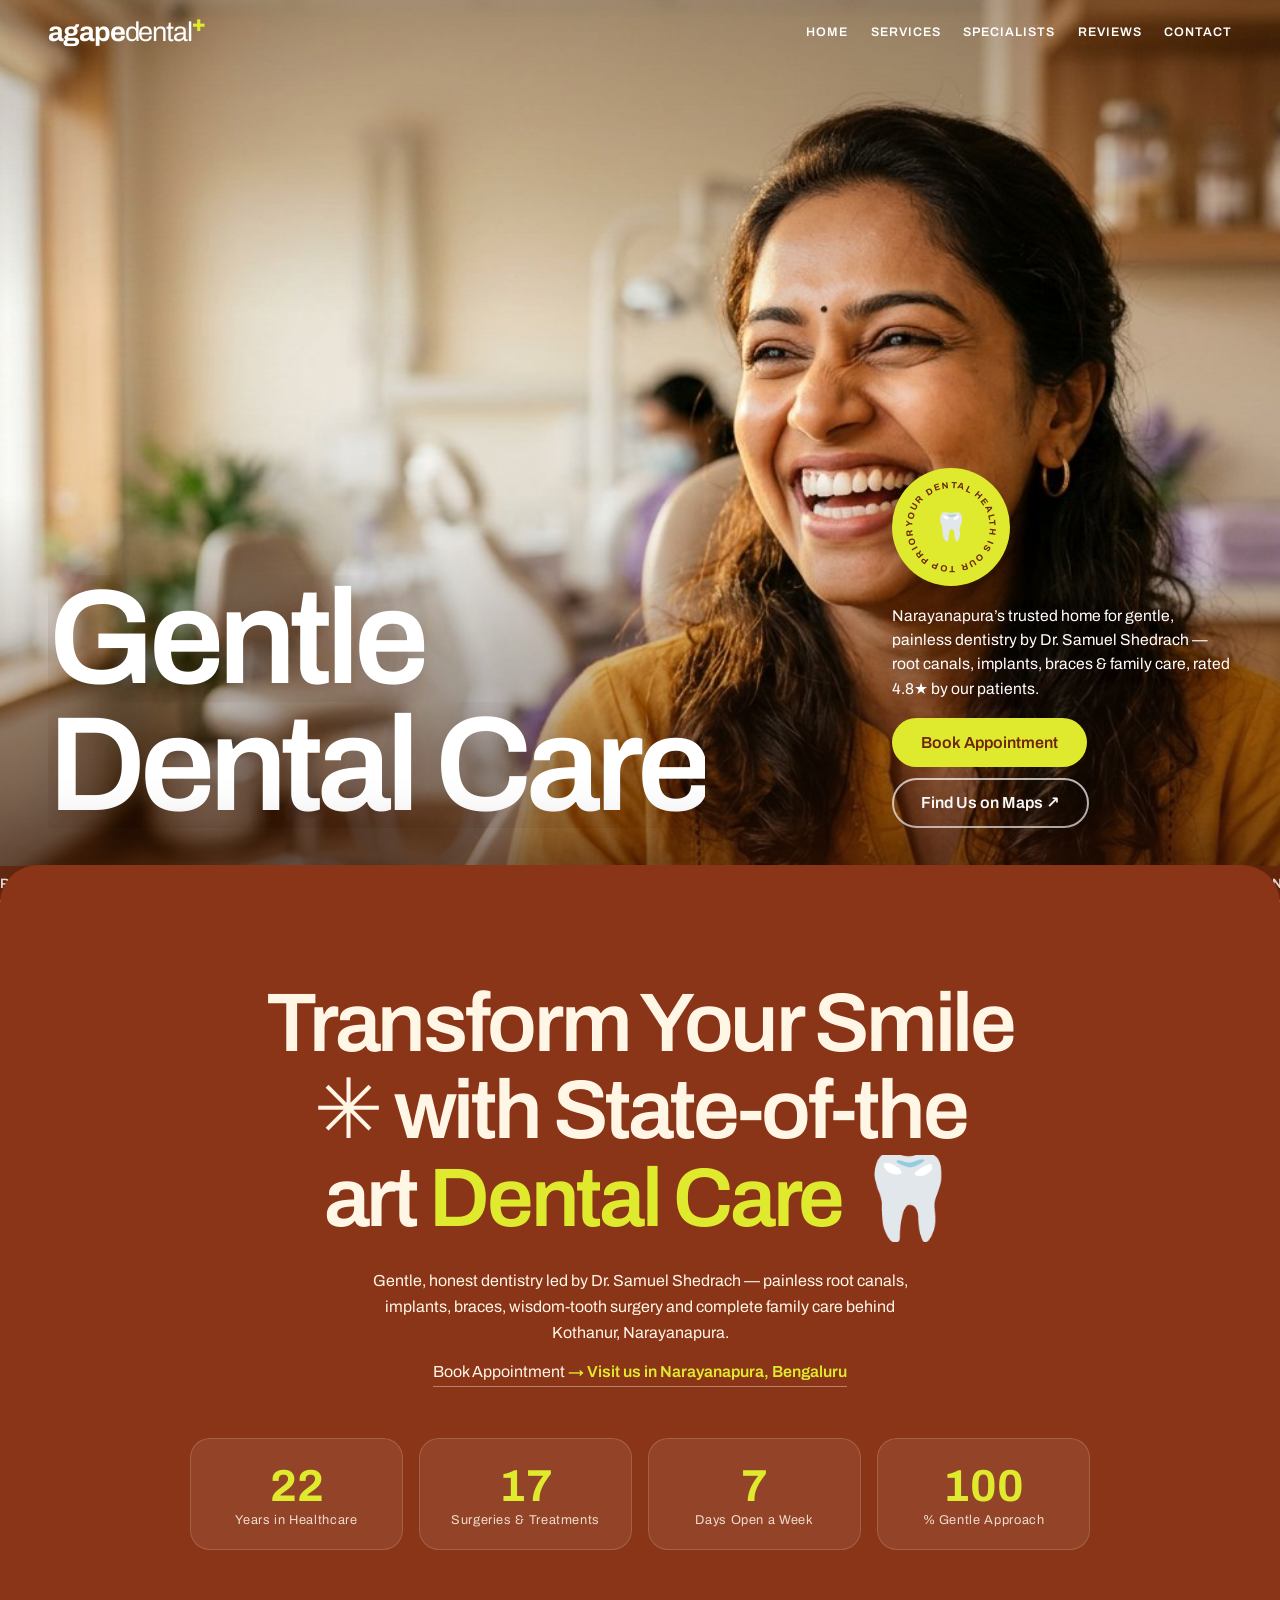
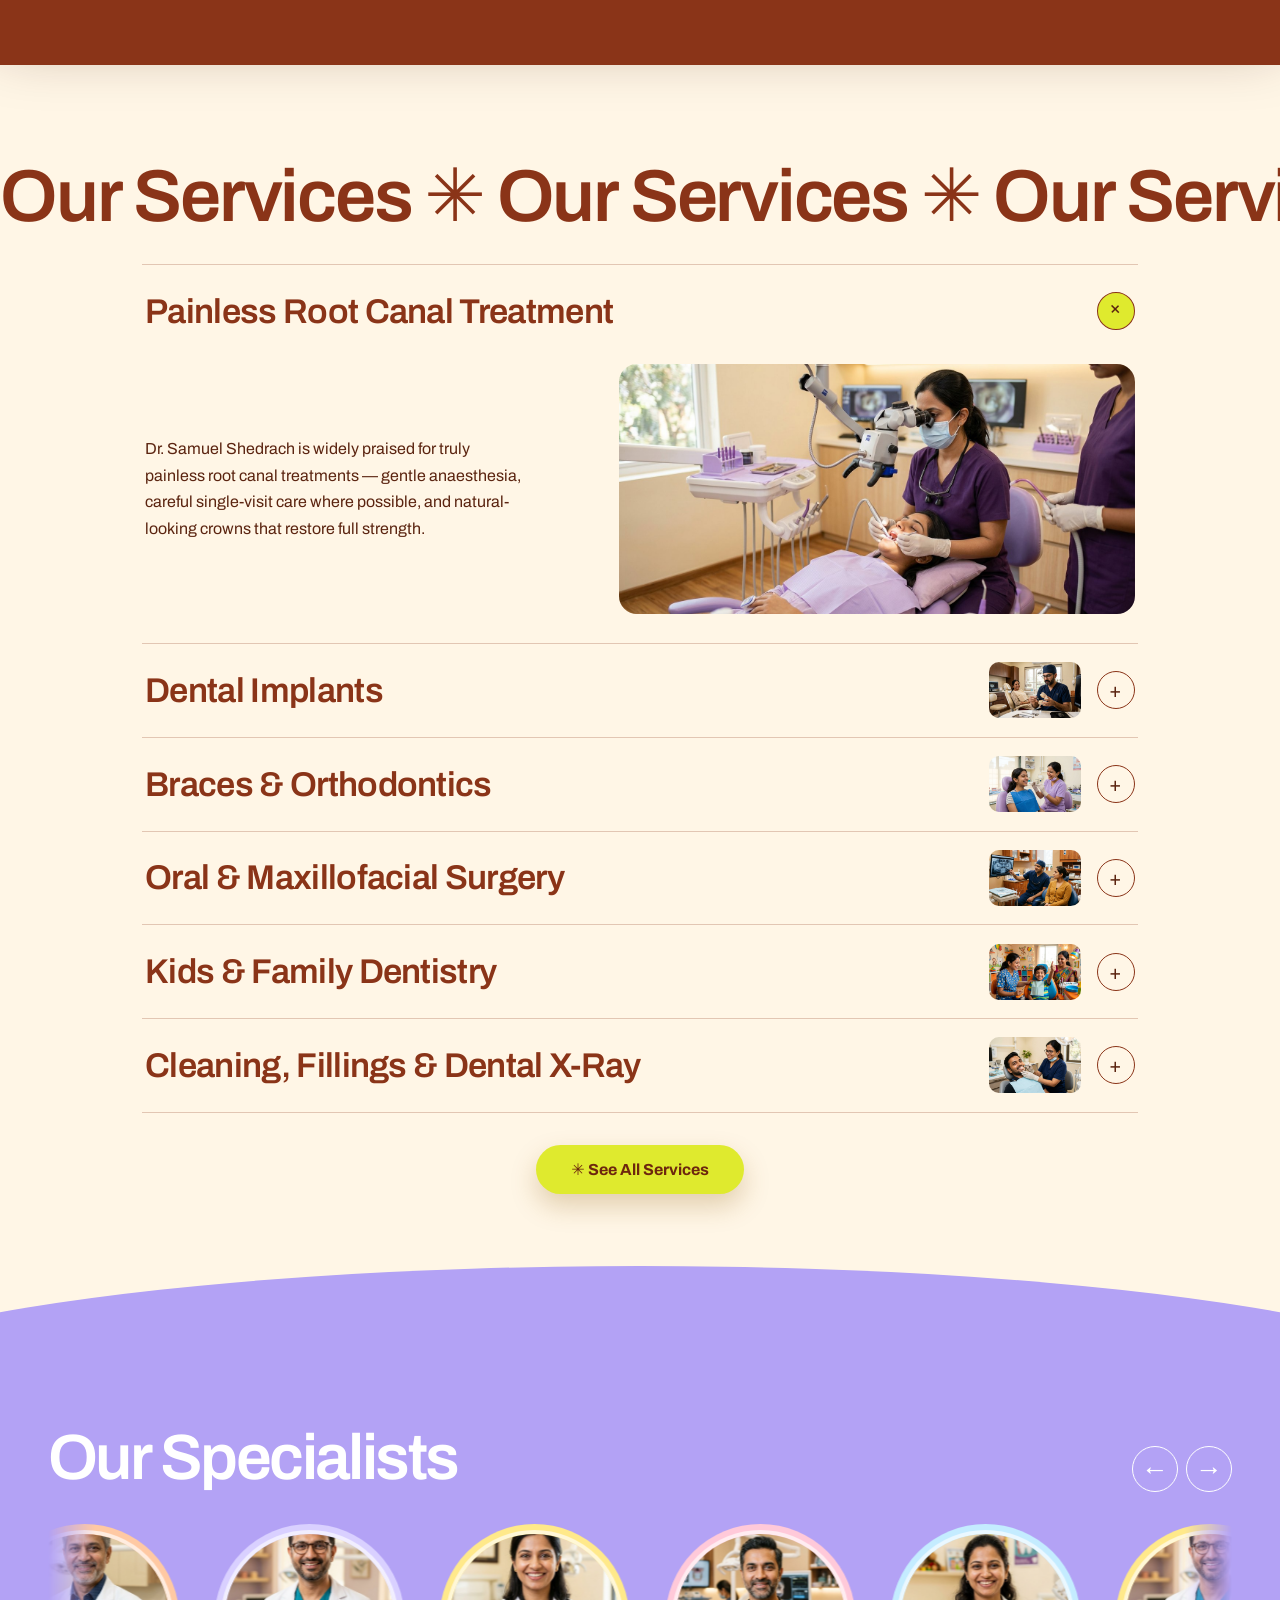
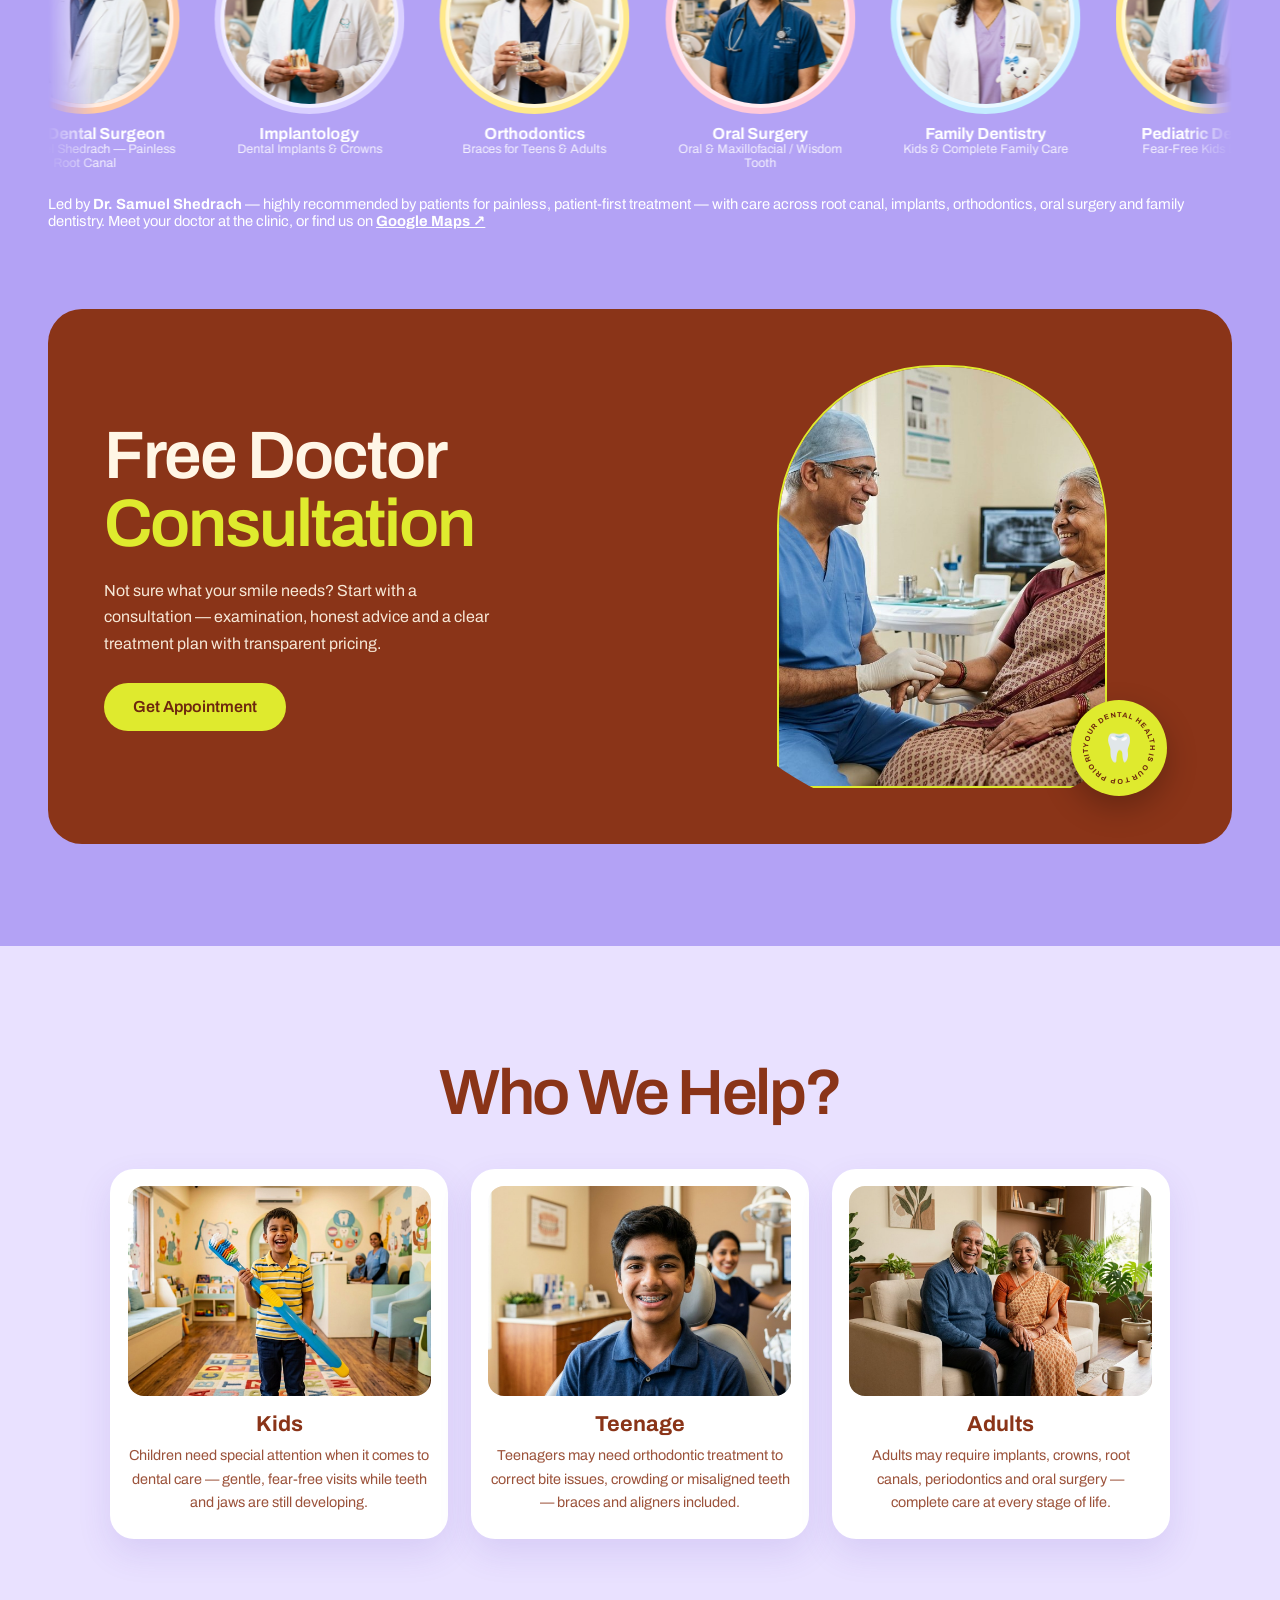
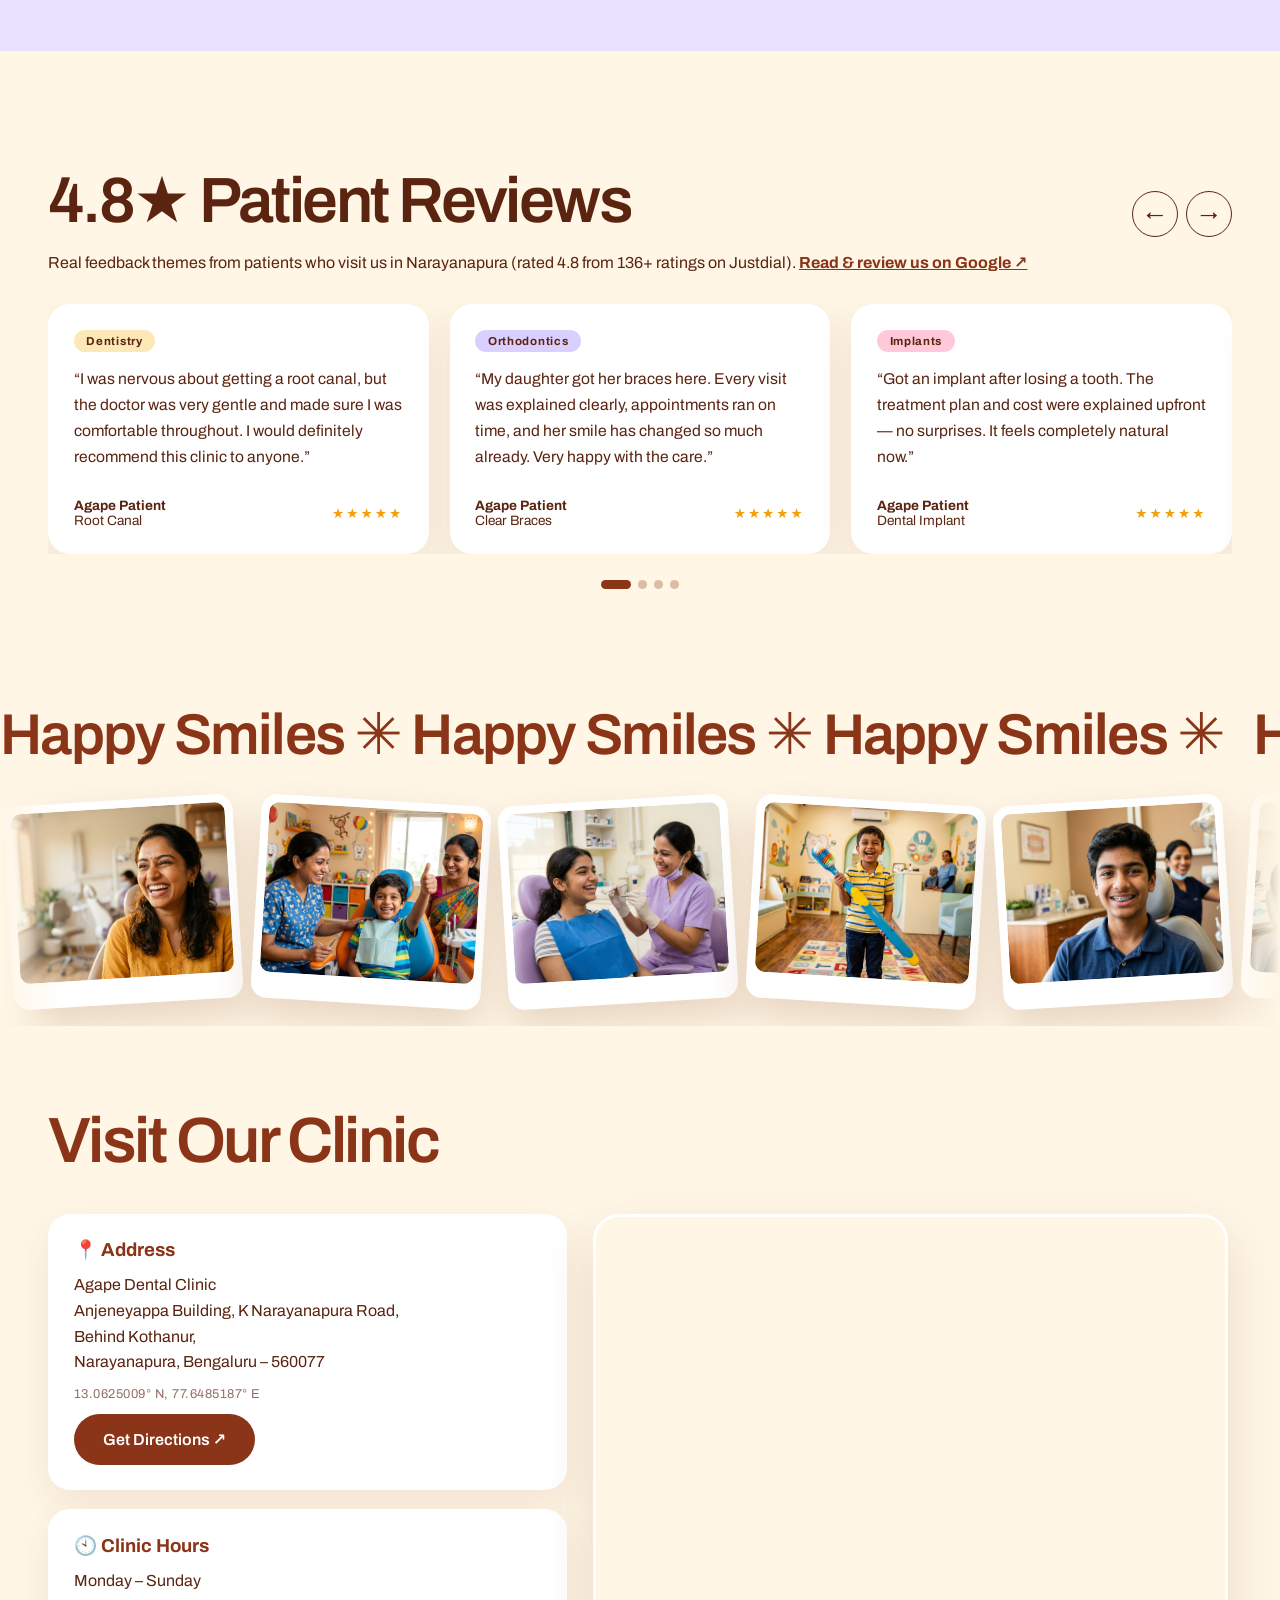
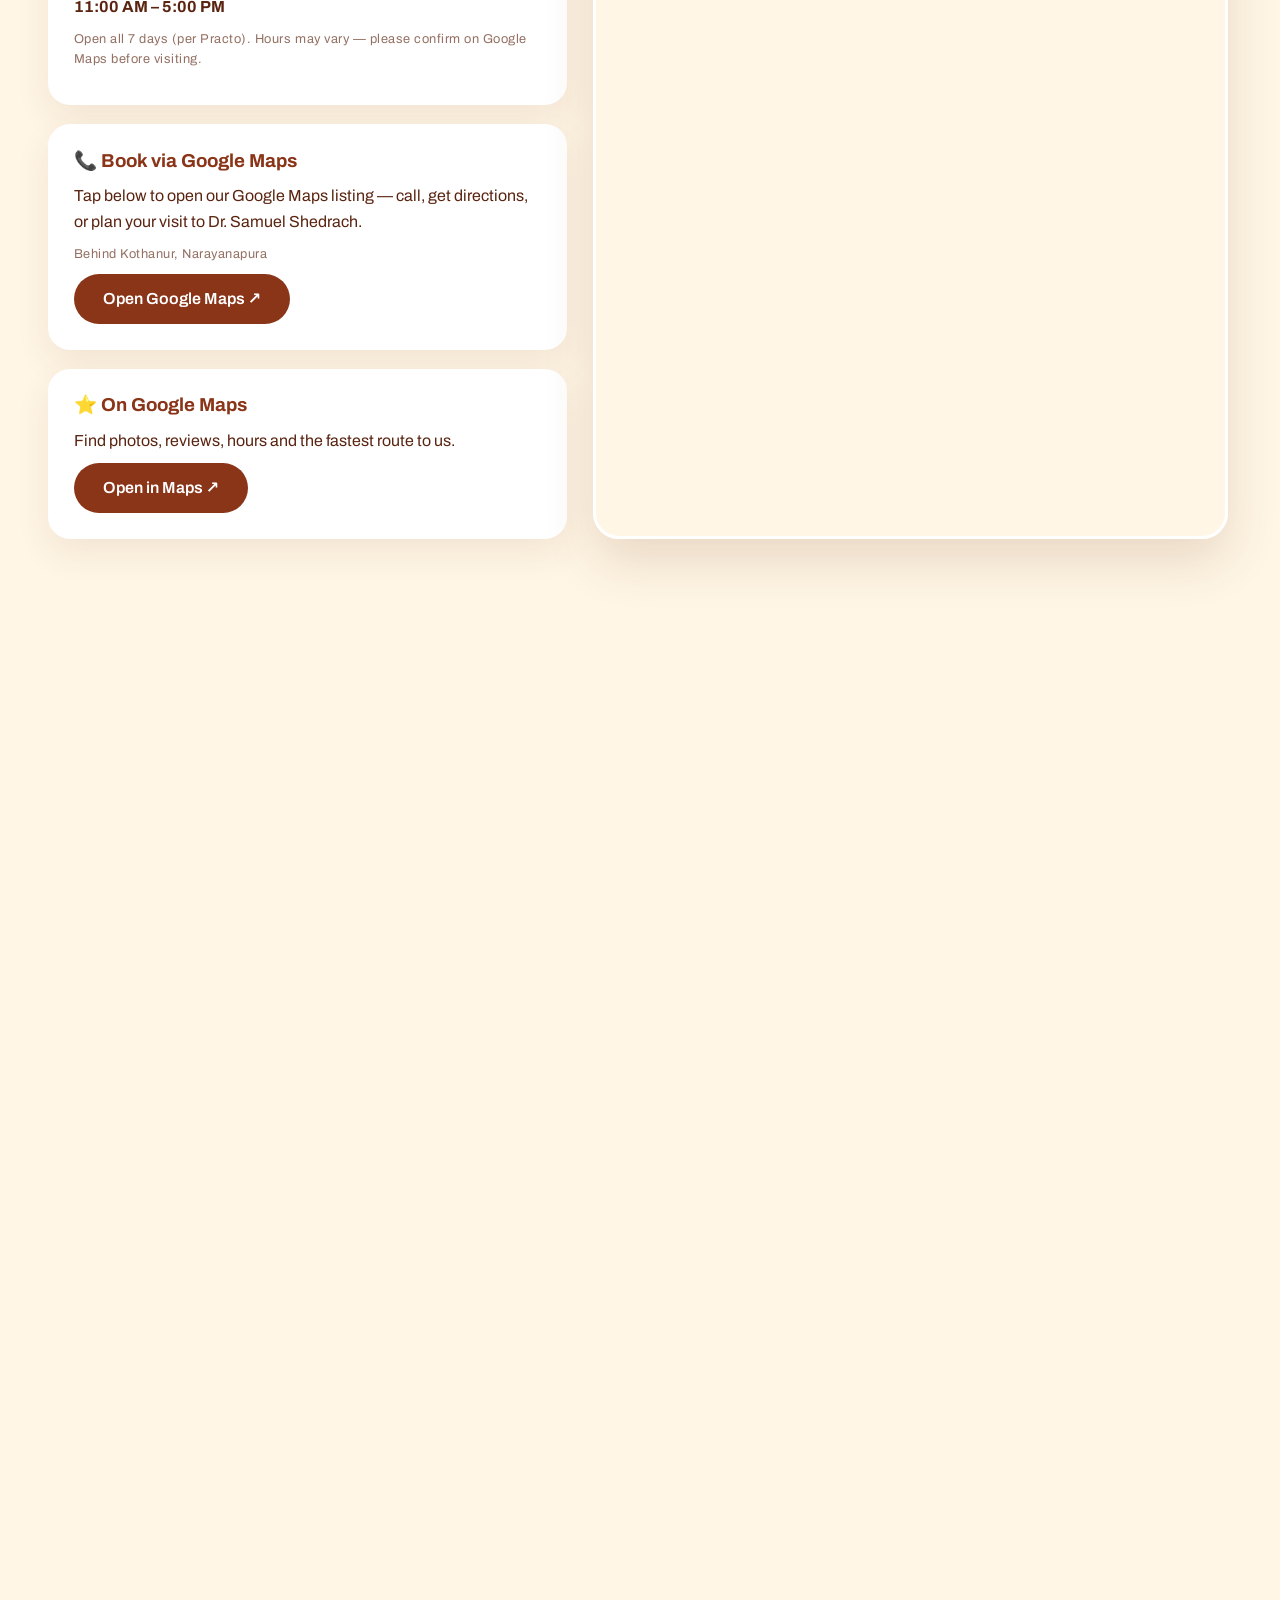
==== agape/index.html @ 75d6d061 "Agape Dental Clinic: new client site (Narayanapura, Dr Samuel Shedrach) with fully unique image set " ====
<!DOCTYPE html>
<html lang="en">
<head>
<meta charset="UTF-8">
<meta name="viewport" content="width=device-width, initial-scale=1.0">
<title>Agape Dental Clinic — Trusted Dentist in Narayanapura, Bengaluru | Dr. Samuel Shedrach | Painless Root Canal, Implants & Braces</title>
<meta name="description" content="Agape Dental Clinic, Narayanapura, Bengaluru — Dr. Samuel Shedrach. Painless root canal, dental implants, braces, oral & maxillofacial surgery, kids & family dentistry. Rated 4.8 from 136+ ratings. Open all 7 days.">
<link rel="preconnect" href="https://fonts.googleapis.com"><link rel="preconnect" href="https://fonts.gstatic.com" crossorigin>
<link href="https://fonts.googleapis.com/css2?family=Archivo:ital,wght@0,400;0,500;0,600;0,700;1,400&family=Archivo+Expanded:wght@500;600&display=swap" rel="stylesheet">
<link rel="stylesheet" href="styles.css?v=1">
<link rel="icon" href="data:image/svg+xml,<svg xmlns='http://www.w3.org/2000/svg' viewBox='0 0 100 100'><text y='.9em' font-size='90'>🦷</text></svg>">
</head>
<body>

<!-- ══════════ INTRO COLLAGE (video 0–1.5s: tilted cards zoom-out) ══════════ -->
<div class="intro" id="intro" aria-hidden="true">
  <div class="intro-card ic1"><img src="assets/hero-woman-agp.jpg" alt=""><span>Gentle Dental Care</span></div>
  <div class="intro-card ic2"><img src="assets/svc-rootcanal-agp.jpg" alt=""><span>Our Services ✳</span></div>
  <div class="intro-card ic3"><img src="assets/consult-agp.jpg" alt=""><span>Free Consultation</span></div>
  <div class="intro-card ic4"><img src="assets/doc-2-agp.jpg" alt=""><span>Our Specialists</span></div>
  <div class="intro-logo">agape<b>dental</b></div>
</div>

<!-- ══════════ HEADER ══════════ -->
<header class="site-head" id="siteHead">
  <a class="logo" href="#top">agape<span>dental</span><i>✚</i></a>
  <button class="burger" id="burger" aria-label="Open menu"><span></span><span></span></button>
  <nav class="head-nav">
    <a href="#top">HOME</a><a href="#services">SERVICES</a><a href="#specialists">SPECIALISTS</a><a href="#reviews">REVIEWS</a><a href="#visit">CONTACT</a>
  </nav>
</header>

<!-- Full-screen menu (brown slide-down) -->
<div class="menu-overlay" id="menuOverlay">
  <button class="menu-close" id="menuClose" aria-label="Close menu">✕</button>
  <nav>
    <a href="#top"><em>01</em>Home</a><a href="#services"><em>02</em>Services</a>
    <a href="#specialists"><em>03</em>Specialists</a><a href="#help"><em>04</em>Who We Help</a>
    <a href="#reviews"><em>05</em>Reviews</a><a href="#book"><em>06</em>Book Appointment</a><a href="#visit"><em>07</em>Visit Us</a>
  </nav>
  <p>AGAPE DENTAL CLINIC · Narayanapura, Bengaluru</p>
</div>

<main id="top">

<!-- ══════════ HERO (video 1–5s) ══════════ -->
<section class="hero">
  <div class="hero-media"><img id="heroImg" src="assets/hero-woman-agp.jpg" alt="A bright, healthy smile"></div>
  <div class="hero-shade"></div>
  <div class="hero-content">
    <h1 class="mask-lines">
      <span class="ml"><span>Gentle</span></span>
      <span class="ml"><span>Dental Care</span></span>
    </h1>
    <div class="hero-side">
      <div class="badge-rotor" aria-hidden="true">
        <svg viewBox="0 0 120 120"><defs><path id="circ" d="M60,60 m-44,0 a44,44 0 1,1 88,0 a44,44 0 1,1 -88,0"/></defs>
        <text><textPath href="#circ">YOUR DENTAL HEALTH IS OUR TOP PRIORITY • </textPath></text></svg>
        <span class="badge-tooth">🦷</span>
      </div>
      <p class="hero-copy reveal">Narayanapura’s trusted home for gentle, painless dentistry by Dr. Samuel Shedrach — root canals, implants, braces & family care, rated 4.8★ by our patients.</p>
      <div class="hero-cta reveal">
        <a class="btn btn-lime" href="#book">Book Appointment</a>
        <a class="btn btn-ghost" href="https://www.google.com/maps/place/Agape+Dental+Clinic/@13.062506,77.5732655,13z/data=!4m10!1m2!2m1!1sdentist!3m6!1s0x3bae19fe7ac22d51:0x780aa8d31bdf2aeb!8m2!3d13.0625009!4d77.6485187!15sCgdkZW50aXN0WgkiB2RlbnRpc3SSAQ1kZW50YWxfY2xpbmlj4AEA!16s%2Fg%2F1tq4pjtv?entry=ttu&amp;g_ep=EgoyMDI2MTAxOS4wIKXMDSoASAFQAw%3D%3D" target="_blank" rel="noopener">Find Us on Maps ↗</a>
      </div>
    </div>
  </div>
  <div class="hero-ticker" aria-hidden="true"><div class="ticker-track">
    <span>PAINLESS ROOT CANAL ✳ DENTAL IMPLANTS ✳ BRACES &amp; ORTHODONTICS ✳ ORAL &amp; MAXILLOFACIAL SURGERY ✳ WISDOM TOOTH CARE ✳ KIDS &amp; FAMILY DENTISTRY ✳ </span>
    <span>PAINLESS ROOT CANAL ✳ DENTAL IMPLANTS ✳ BRACES &amp; ORTHODONTICS ✳ ORAL &amp; MAXILLOFACIAL SURGERY ✳ WISDOM TOOTH CARE ✳ KIDS &amp; FAMILY DENTISTRY ✳ </span>
  </div></div>
</section>

<!-- ══════════ TRANSFORM (video 3–5.5s: brown panel slides up) ══════════ -->
<section class="transform" id="about">
  <h2 class="mask-lines center">
    <span class="ml"><span>Transform Your Smile</span></span>
    <span class="ml"><span>✳ with State-of-the</span></span>
    <span class="ml"><span>art <em>Dental Care</em> 🦷</span></span>
  </h2>
  <p class="transform-copy reveal">Gentle, honest dentistry led by Dr. Samuel Shedrach — painless root canals, implants, braces, wisdom-tooth surgery and complete family care behind Kothanur, Narayanapura.</p>
  <a class="phone-link reveal" href="#book">Book Appointment <b>→ Visit us in Narayanapura, Bengaluru</b></a>
  <div class="stats reveal-group">
    <div class="stat"><strong data-count="22">0</strong><span>Years in Healthcare</span></div>
    <div class="stat"><strong data-count="17">0</strong><span>Surgeries &amp; Treatments</span></div>
    <div class="stat"><strong data-count="7">0</strong><span>Days Open a Week</span></div>
    <div class="stat"><strong data-count="100">0</strong><span>% Gentle Approach</span></div>
  </div>
</section>

<!-- ══════════ SERVICES (video 5.5–13s: marquee + expanding accordion + scoop) ══════════ -->
<section class="services" id="services">
  <div class="marquee" aria-hidden="true"><div class="marquee-track" id="marqueeTrack"></div></div>

  <div class="accordion" id="accordion">
    <article class="svc is-open" data-svc>
      <button class="svc-head"><span class="svc-name">Painless Root Canal Treatment</span><img class="svc-thumb" src="assets/svc-rootcanal-agp.jpg" alt=""><span class="svc-plus">+</span></button>
      <div class="svc-body"><div class="svc-inner">
        <p>Dr. Samuel Shedrach is widely praised for truly painless root canal treatments — gentle anaesthesia, careful single-visit care where possible, and natural-looking crowns that restore full strength.</p>
        <img src="assets/svc-rootcanal-agp.jpg" alt="Dentist treating a patient">
      </div></div>
    </article>
    <article class="svc" data-svc>
      <button class="svc-head"><span class="svc-name">Dental Implants</span><img class="svc-thumb" src="assets/svc-implants-agp.jpg" alt=""><span class="svc-plus">+</span></button>
      <div class="svc-body"><div class="svc-inner">
        <p>Permanent, natural-feeling replacements for missing teeth — planned honestly and placed with precision for lasting function, comfort and aesthetics.</p>
        <img src="assets/svc-implants-agp.jpg" alt="Dental implant treatment">
      </div></div>
    </article>
    <article class="svc" data-svc>
      <button class="svc-head"><span class="svc-name">Braces &amp; Orthodontics</span><img class="svc-thumb" src="assets/svc-braces-agp.jpg" alt=""><span class="svc-plus">+</span></button>
      <div class="svc-body"><div class="svc-inner">
        <p>Orthodontic treatment for teens and adults — braces to correct bite issues, crowding and misaligned teeth, with clear guidance at every visit.</p>
        <img src="assets/svc-braces-agp.jpg" alt="Happy patient after treatment">
      </div></div>
    </article>
    <article class="svc" data-svc>
      <button class="svc-head"><span class="svc-name">Oral &amp; Maxillofacial Surgery</span><img class="svc-thumb" src="assets/svc-surgery-agp.jpg" alt=""><span class="svc-plus">+</span></button>
      <div class="svc-body"><div class="svc-inner">
        <p>Oral &amp; maxillofacial surgery including wisdom-tooth extraction — performed with precision, minimum-pain technique and careful after-care.</p>
        <img src="assets/svc-surgery-agp.jpg" alt="Dental surgery in a modern clinic">
      </div></div>
    </article>
    <article class="svc" data-svc>
      <button class="svc-head"><span class="svc-name">Kids &amp; Family Dentistry</span><img class="svc-thumb" src="assets/svc-kids-agp.jpg" alt=""><span class="svc-plus">+</span></button>
      <div class="svc-body"><div class="svc-inner">
        <p>Fear-free dental care for children and complete care for the whole family — from a child’s first check-up to gentle treatment for elderly patients.</p>
        <img src="assets/svc-kids-agp.jpg" alt="Smile designing and whitening">
      </div></div>
    </article>
    <article class="svc" data-svc>
      <button class="svc-head"><span class="svc-name">Cleaning, Fillings &amp; Dental X-Ray</span><img class="svc-thumb" src="assets/svc-cleaning-agp.jpg" alt=""><span class="svc-plus">+</span></button>
      <div class="svc-body"><div class="svc-inner">
        <p>Complete everyday care — check-ups, cleaning &amp; polishing, fillings, dentures and dental X-rays, explained clearly with honest, transparent advice.</p>
        <img src="assets/svc-cleaning-agp.jpg" alt="Young patient smiling">
      </div></div>
    </article>
  </div>
  <button class="see-all" id="seeAll">✳ See All Services</button>
  <div class="scoop" aria-hidden="true"></div>
</section>

<!-- ══════════ SPECIALISTS (video 13–19s: lavender auto-carousel) ══════════ -->
<section class="specialists" id="specialists">
  <div class="sec-head">
    <h2 class="mask-lines"><span class="ml"><span>Our Specialists</span></span></h2>
    <div class="arrows"><button id="spPrev" aria-label="Previous specialists">←</button><button id="spNext" aria-label="Next specialists">→</button></div>
  </div>
  <div class="sp-viewport"><div class="sp-track" id="spTrack"></div></div>
  <p class="sp-note reveal">Led by <b>Dr. Samuel Shedrach</b> — highly recommended by patients for painless, patient-first treatment — with care across root canal, implants, orthodontics, oral surgery and family dentistry. Meet your doctor at the clinic, or find us on <a href="https://www.google.com/maps/place/Agape+Dental+Clinic/@13.062506,77.5732655,13z/data=!4m10!1m2!2m1!1sdentist!3m6!1s0x3bae19fe7ac22d51:0x780aa8d31bdf2aeb!8m2!3d13.0625009!4d77.6485187!15sCgdkZW50aXN0WgkiB2RlbnRpc3SSAQ1kZW50YWxfY2xpbmlj4AEA!16s%2Fg%2F1tq4pjtv?entry=ttu&amp;g_ep=EgoyMDI2MTAxOS4wIKXMDSoASAFQAw%3D%3D" target="_blank" rel="noopener">Google Maps ↗</a></p>

  <!-- Free consultation banner (video 18.5–21s) -->
  <div class="consult reveal-scale">
    <div class="consult-text">
      <h3 class="mask-lines"><span class="ml"><span>Free Doctor</span></span><span class="ml"><span><em>Consultation</em></span></span></h3>
      <p>Not sure what your smile needs? Start with a consultation — examination, honest advice and a clear treatment plan with transparent pricing.</p>
      <a class="btn btn-lime" href="#book">Get Appointment</a>
    </div>
    <div class="consult-media">
      <img src="assets/consult-agp.jpg" alt="Patient smiling during a dental check-up">
      <div class="badge-rotor small" aria-hidden="true">
        <svg viewBox="0 0 120 120"><defs><path id="circ2" d="M60,60 m-44,0 a44,44 0 1,1 88,0 a44,44 0 1,1 -88,0"/></defs>
        <text><textPath href="#circ2">YOUR DENTAL HEALTH IS OUR TOP PRIORITY • </textPath></text></svg>
        <span class="badge-tooth">🦷</span>
      </div>
    </div>
  </div>
</section>

<!-- ══════════ WHO WE HELP (video 21–23.5s: staggered cards) ══════════ -->
<section class="help" id="help">
  <h2 class="mask-lines center"><span class="ml"><span>Who We Help?</span></span></h2>
  <div class="help-grid reveal-group">
    <article class="help-card"><img src="assets/help-kids-agp.jpg" alt="Happy kid giving thumbs up at the dentist"><h3>Kids</h3><p>Children need special attention when it comes to dental care — gentle, fear-free visits while teeth and jaws are still developing.</p></article>
    <article class="help-card"><img src="assets/help-teen-agp.jpg" alt="Teenager with braces at an orthodontic check-up"><h3>Teenage</h3><p>Teenagers may need orthodontic treatment to correct bite issues, crowding or misaligned teeth — braces and aligners included.</p></article>
    <article class="help-card"><img src="assets/help-adults-agp.jpg" alt="Happy adult couple smiling at the clinic"><h3>Adults</h3><p>Adults may require implants, crowns, root canals, periodontics and oral surgery — complete care at every stage of life.</p></article>
  </div>
</section>

<!-- ══════════ REVIEWS (video 23.5–27.5s: card carousel) ══════════ -->
<section class="reviews" id="reviews">
  <div class="sec-head">
    <h2 class="mask-lines"><span class="ml"><span>4.8★ Patient Reviews</span></span></h2>
    <div class="arrows"><button id="rvPrev" aria-label="Previous reviews">←</button><button id="rvNext" aria-label="Next reviews">→</button></div>
  </div>
  <p class="reviews-sub reveal">Real feedback themes from patients who visit us in Narayanapura (rated 4.8 from 136+ ratings on Justdial). <a href="https://www.google.com/maps/place/Agape+Dental+Clinic/@13.062506,77.5732655,13z/data=!4m10!1m2!2m1!1sdentist!3m6!1s0x3bae19fe7ac22d51:0x780aa8d31bdf2aeb!8m2!3d13.0625009!4d77.6485187!15sCgdkZW50aXN0WgkiB2RlbnRpc3SSAQ1kZW50YWxfY2xpbmlj4AEA!16s%2Fg%2F1tq4pjtv?entry=ttu&amp;g_ep=EgoyMDI2MTAxOS4wIKXMDSoASAFQAw%3D%3D" target="_blank" rel="noopener">Read &amp; review us on Google ↗</a></p>
  <div class="rv-viewport"><div class="rv-track" id="rvTrack"></div></div>
  <div class="rv-dots" id="rvDots"></div>
</section>


<!-- ══════════ SMILE GALLERY (video outro: tilted collage cards) ══════════ -->
<section class="gallery" id="gallery" aria-label="Smile gallery">
  <div class="marquee gal-marquee" aria-hidden="true"><div class="marquee-track gal-track" id="galTrack"></div></div>
  <div class="gal-viewport"><div class="gal-strip" id="galStrip"></div></div>
</section>

<!-- ══════════ VISIT / MAPS ══════════ -->
<section class="visit" id="visit">
  <h2 class="mask-lines"><span class="ml"><span>Visit Our Clinic</span></span></h2>
  <div class="visit-grid">
    <div class="visit-info reveal-group">
      <div class="v-card"><h3>📍 Address</h3><p>Agape Dental Clinic<br>Anjeneyappa Building, K Narayanapura Road,<br>Behind Kothanur,<br>Narayanapura, Bengaluru – 560077</p><p class="coords">13.0625009° N, 77.6485187° E</p>
      <a class="btn btn-brown" href="https://www.google.com/maps/dir/?api=1&amp;destination=13.0625009,77.6485187" target="_blank" rel="noopener">Get Directions ↗</a></div>
      <div class="v-card"><h3>🕙 Clinic Hours</h3><p>Monday – Sunday<br><b>11:00 AM – 5:00 PM</b></p><p class="coords">Open all 7 days (per Practo). Hours may vary — please confirm on Google Maps before visiting.</p></div>
      <div class="v-card"><h3>📞 Book via Google Maps</h3><p>Tap below to open our Google Maps listing — call, get directions, or plan your visit to Dr. Samuel Shedrach.</p><p class="coords">Behind Kothanur, Narayanapura</p>
      <a class="btn btn-brown" href="https://www.google.com/maps/place/Agape+Dental+Clinic/@13.062506,77.5732655,13z/data=!4m10!1m2!2m1!1sdentist!3m6!1s0x3bae19fe7ac22d51:0x780aa8d31bdf2aeb!8m2!3d13.0625009!4d77.6485187!15sCgdkZW50aXN0WgkiB2RlbnRpc3SSAQ1kZW50YWxfY2xpbmlj4AEA!16s%2Fg%2F1tq4pjtv?entry=ttu&amp;g_ep=EgoyMDI2MTAxOS4wIKXMDSoASAFQAw%3D%3D" target="_blank" rel="noopener">Open Google Maps ↗</a></div>
      <div class="v-card"><h3>⭐ On Google Maps</h3><p>Find photos, reviews, hours and the fastest route to us.</p>
      <a class="btn btn-brown" href="https://www.google.com/maps/place/Agape+Dental+Clinic/@13.062506,77.5732655,13z/data=!4m10!1m2!2m1!1sdentist!3m6!1s0x3bae19fe7ac22d51:0x780aa8d31bdf2aeb!8m2!3d13.0625009!4d77.6485187!15sCgdkZW50aXN0WgkiB2RlbnRpc3SSAQ1kZW50YWxfY2xpbmlj4AEA!16s%2Fg%2F1tq4pjtv?entry=ttu&amp;g_ep=EgoyMDI2MTAxOS4wIKXMDSoASAFQAw%3D%3D" target="_blank" rel="noopener">Open in Maps ↗</a></div>
    </div>
    <div class="map-wrap reveal-scale">
      <iframe title="Agape Dental Clinic on Google Maps" src="https://www.google.com/maps?q=Agape%20Dental%20Clinic%20Narayanapura%20Bengaluru&ll=13.0625009,77.6485187&z=17&output=embed" loading="lazy" referrerpolicy="no-referrer-when-downgrade" allowfullscreen></iframe>
    </div>
  </div>
</section>

<!-- ══════════ BOOK (lime footer, video 27.5–29.5s, circle-wipe reveal) ══════════ -->
<footer class="book" id="book">
  <h2 class="mask-lines center"><span class="ml"><span>Book appointment today</span></span></h2>
  <form class="book-form reveal" id="bookForm" novalidate>
    <div class="mode-toggle" role="group" aria-label="Consultation mode">
      <button type="button" class="is-on" data-mode="In-person">In-person</button>
      <button type="button" data-mode="Online">Online</button>
    </div>
    <div class="form-row">
      <label>Your name<input name="name" type="text" placeholder="Full name" required></label>
      <label>Phone<input name="phone" type="tel" inputmode="tel" placeholder="10-digit mobile" required></label>
    </div>
    <div class="form-row">
      <label>Service<select name="service" required><option value="">Select a service…</option><option>General Check-up &amp; Cleaning</option><option>Root Canal Treatment</option><option>Dental Implants</option><option>Braces / Clear Aligners</option><option>Teeth Whitening</option><option>Kids Dentistry</option><option>Tooth Pain / Emergency</option><option>Other</option></select></label>
      <label>Preferred date<input name="date" type="date" required></label>
    </div>
    <label class="full">Anything we should know? (optional)<textarea name="notes" rows="2" placeholder="e.g. Tooth pain since 2 days…"></textarea></label>
    <p class="form-err" id="formErr" role="alert"></p>
    <p class="form-note">📍 On submit, our Google Maps listing opens — call the clinic from there to confirm your slot with Dr. Samuel Shedrach.</p>
    <button class="btn btn-wa big" type="submit">Book Appointment</button>
    <p class="form-ok" id="formOk" hidden></p>
  </form>

  <div class="foot-grid reveal-group">
    <div class="foot-brand"><span class="logo light">agape<i>dental</i>✚</span><p>Gentle, painless dentistry by Dr. Samuel Shedrach — Narayanapura, Bengaluru.</p><div class="social-row"><a href="https://www.google.com/maps/place/Agape+Dental+Clinic/@13.062506,77.5732655,13z/data=!4m10!1m2!2m1!1sdentist!3m6!1s0x3bae19fe7ac22d51:0x780aa8d31bdf2aeb!8m2!3d13.0625009!4d77.6485187!15sCgdkZW50aXN0WgkiB2RlbnRpc3SSAQ1kZW50YWxfY2xpbmlj4AEA!16s%2Fg%2F1tq4pjtv?entry=ttu&amp;g_ep=EgoyMDI2MTAxOS4wIKXMDSoASAFQAw%3D%3D" target="_blank" rel="noopener" aria-label="Agape Dental Clinic on Google Maps">📍</a></div></div>
    <nav><h4>Menu</h4><a href="#services">Services</a><a href="#specialists">Specialists</a><a href="#reviews">Reviews</a><a href="#visit">Contact</a></nav>
    <nav><h4>Solutions</h4><a href="#services">Dental fillings</a><a href="#services">Root canal treatment</a><a href="#services">Teeth whitening</a><a href="#services">Dental implants</a></nav>
    <nav><h4>Find us</h4><a href="https://www.google.com/maps/place/Agape+Dental+Clinic/@13.062506,77.5732655,13z/data=!4m10!1m2!2m1!1sdentist!3m6!1s0x3bae19fe7ac22d51:0x780aa8d31bdf2aeb!8m2!3d13.0625009!4d77.6485187!15sCgdkZW50aXN0WgkiB2RlbnRpc3SSAQ1kZW50YWxfY2xpbmlj4AEA!16s%2Fg%2F1tq4pjtv?entry=ttu&amp;g_ep=EgoyMDI2MTAxOS4wIKXMDSoASAFQAw%3D%3D" target="_blank" rel="noopener">Google Maps</a><a href="#book">Book Appointment</a><a href="#visit">Directions</a><a href="#reviews">Reviews</a></nav>
  </div>
  <div class="foot-base"><span>© 2026 Agape Dental Clinic. All Rights Reserved.</span><span>Narayanapura · Bengaluru</span><span>Terms &amp; Conditions</span></div>
</footer>

</main>


<nav class="mobile-bar" aria-label="Quick actions">
  <a href="#book" class="mb-book">📅 Book</a>
  <a href="https://www.google.com/maps/dir/?api=1&amp;destination=13.0625009,77.6485187" target="_blank" rel="noopener">📍 Directions</a>
  <a href="#services">🦷 Services</a>
  <a href="#visit">⭐ Visit</a>
</nav>
<button class="to-top" id="toTop" aria-label="Back to top">↑</button>
<script src="script.js?v=1"></script>
</body>
</html>
---- agape/styles.css ----
:root{
  --cream:#fff6e6; --brown:#8a3418; --brown-d:#6d270e; --lav:#b3a2f5; --lav-l:#e9e1ff;
  --lime:#dfea2e; --lime-d:#c8d41f; --ink:#5b2410; --white:#fff; --rad:26px;
  --ease:cubic-bezier(.22,1,.36,1); --spring:cubic-bezier(.34,1.56,.64,1);
}
*{margin:0;padding:0;box-sizing:border-box}
html{scroll-behavior:smooth}
body{font-family:'Archivo',system-ui,sans-serif;background:var(--cream);color:var(--ink);overflow-x:hidden}
img{display:block;max-width:100%}
a{color:inherit}
button{font:inherit;cursor:pointer;background:none;border:0;color:inherit}
::selection{background:var(--lime);color:var(--brown-d)}

/* ───────── INTRO COLLAGE ───────── */
.intro{position:fixed;inset:0;z-index:200;background:#f3d9c8;display:flex;align-items:center;justify-content:center;animation:introOut .7s var(--ease) 1.6s forwards}
.intro-logo{font-size:clamp(2rem,6vw,4rem);font-weight:600;color:var(--brown);animation:introLogo 1.5s var(--ease) both}
.intro-logo b{color:#fff;-webkit-text-stroke:1.5px var(--brown)}
.intro-card{position:absolute;width:min(300px,42vw);border-radius:14px;overflow:hidden;box-shadow:0 30px 60px rgba(90,30,5,.35);background:#fff}
.intro-card img{height:170px;width:100%;object-fit:cover}
.intro-card span{display:block;padding:.5rem .8rem;font-weight:600;color:var(--brown)}
.ic1{transform:rotate(-9deg) translate(-23vw,-15vh) scale(.95);animation:flyIn 1.1s var(--ease) both}
.ic2{transform:rotate(7deg) translate(22vw,-17vh);animation:flyIn 1.1s .1s var(--ease) both}
.ic3{transform:rotate(6deg) translate(-22vw,19vh);animation:flyIn 1.1s .2s var(--ease) both}
.ic4{transform:rotate(-7deg) translate(23vw,18vh);animation:flyIn 1.1s .3s var(--ease) both}
@keyframes flyIn{from{opacity:0;scale:.6}to{opacity:1}}
@keyframes introLogo{from{opacity:0;transform:translateY(40px) scale(.9)}to{opacity:1}}
@keyframes introOut{to{opacity:0;visibility:hidden;transform:scale(1.12)}}

/* ───────── HEADER ───────── */
.site-head{position:fixed;inset:0 0 auto;z-index:100;display:flex;align-items:center;justify-content:space-between;padding:1rem clamp(1rem,4vw,3rem);transition:.45s var(--ease);color:#fff}
.site-head.scrolled{background:rgba(255,246,230,.9);backdrop-filter:blur(14px);color:var(--brown);box-shadow:0 10px 40px rgba(110,45,10,.12);padding-block:.6rem}
.logo{font-size:1.7rem;font-weight:700;text-decoration:none;letter-spacing:-.04em}
.logo span{font-weight:400}.logo i{font-style:normal;color:var(--lime);font-size:1rem;vertical-align:super}
.head-nav{display:flex;gap:1.4rem}
.head-nav a{text-decoration:none;font-size:.78rem;font-weight:600;letter-spacing:.08em;position:relative;padding:.3rem 0}
.head-nav a::after{content:"";position:absolute;left:0;bottom:0;height:2px;width:100%;background:currentColor;transform:scaleX(0);transform-origin:right;transition:transform .4s var(--ease)}
.head-nav a:hover::after{transform:scaleX(1);transform-origin:left}
.burger{display:none;flex-direction:column;gap:6px;padding:.5rem}
.burger span{width:28px;height:2px;background:currentColor;transition:.35s}
@media(max-width:820px){.head-nav{display:none}.burger{display:flex}}

.menu-overlay{position:fixed;inset:0;z-index:150;background:var(--brown);color:var(--cream);padding:clamp(1.5rem,6vw,4rem);clip-path:circle(0 at calc(100% - 3rem) 2rem);transition:clip-path .8s var(--ease);display:flex;flex-direction:column}
.menu-overlay.open{clip-path:circle(150% at calc(100% - 3rem) 2rem)}
.menu-overlay nav{margin:auto 0;display:flex;flex-direction:column;gap:.4rem}
.menu-overlay nav a{font-size:clamp(2rem,7vw,3.6rem);font-weight:600;text-decoration:none;letter-spacing:-.03em;transition:.3s}
.menu-overlay nav a:hover{color:var(--lime);transform:translateX(14px)}
.menu-overlay nav em{font-style:normal;font-size:.9rem;color:var(--lime);margin-right:1rem;vertical-align:super}
.menu-close{align-self:flex-end;font-size:1.6rem;color:var(--cream)}
.menu-overlay p{font-size:.75rem;letter-spacing:.14em;opacity:.75}

/* ───────── BUTTONS / SHARED ───────── */
.btn{display:inline-flex;align-items:center;gap:.5rem;padding:.85rem 1.7rem;border-radius:99px;font-weight:600;text-decoration:none;transition:.35s var(--spring);border:2px solid transparent}
.btn-lime{background:var(--lime);color:var(--brown-d)}
.btn-lime:hover{background:#fff;transform:translateY(-3px) scale(1.03);box-shadow:0 14px 30px rgba(0,0,0,.2)}
.btn-ghost{border-color:rgba(255,255,255,.7);color:#fff}
.btn-ghost:hover{background:#fff;color:var(--brown)}
.btn-brown{background:var(--brown);color:#fff}
.btn-brown:hover{background:var(--brown-d);transform:translateY(-3px)}
.btn.big{font-size:1.05rem;padding:1rem 2.4rem}
.arrows{display:flex;gap:.5rem}
.arrows button{width:46px;height:46px;border-radius:50%;border:1.5px solid currentColor;font-size:1.1rem;transition:.3s var(--spring);display:grid;place-items:center}
.arrows button:hover{background:var(--brown);border-color:var(--brown);color:#fff;transform:scale(1.1)}
.sec-head{display:flex;align-items:end;justify-content:space-between;gap:1rem;margin-bottom:2rem}
.sec-head h2,.help h2,.visit h2{font-size:clamp(2.2rem,5.5vw,4rem);font-weight:600;letter-spacing:-.04em}

/* masked line reveal — video signature */
.mask-lines .ml{display:block;overflow:hidden}
.mask-lines .ml>span{display:block;transform:translateY(110%);transition:transform 1s var(--ease)}
.mask-lines .ml:nth-child(2)>span{transition-delay:.12s}.mask-lines .ml:nth-child(3)>span{transition-delay:.24s}
.inview .mask-lines .ml>span,.mask-lines.inview .ml>span{transform:translateY(0)}
.mask-lines em{font-style:normal;color:var(--lime)}
.center{text-align:center}

/* scroll reveals */
.reveal{opacity:0;transform:translateY(46px);transition:opacity .9s var(--ease),transform .9s var(--ease)}
.reveal.inview{opacity:1;transform:none}
.reveal-scale{opacity:0;transform:scale(.86) translateY(50px);transition:1s var(--ease)}
.reveal-scale.inview{opacity:1;transform:none}
.reveal-group>*{opacity:0;transform:translateY(44px);transition:.85s var(--ease)}
.reveal-group.inview>*{opacity:1;transform:none}
.reveal-group.inview>*:nth-child(2){transition-delay:.12s}.reveal-group.inview>*:nth-child(3){transition-delay:.24s}
.reveal-group.inview>*:nth-child(4){transition-delay:.36s}.reveal-group.inview>*:nth-child(5){transition-delay:.48s}

/* rotating badge — video signature */
.badge-rotor{position:relative;width:118px;height:118px;border-radius:50%;background:var(--lime);color:var(--brown-d);display:grid;place-items:center;flex:none;box-shadow:0 12px 30px rgba(0,0,0,.25)}
.badge-rotor svg{position:absolute;inset:6px;animation:spin 12s linear infinite}
.badge-rotor text{font-size:10.2px;font-weight:700;letter-spacing:.16em;fill:var(--brown-d)}
.badge-tooth{font-size:1.7rem;animation:spinRev 12s linear infinite}
.badge-rotor.small{width:96px;height:96px}
@keyframes spin{to{transform:rotate(360deg)}}
@keyframes spinRev{to{transform:rotate(-360deg)}}

/* ───────── HERO ───────── */
.hero{position:relative;min-height:100svh;display:flex;align-items:flex-end;overflow:hidden;color:#fff;background:#3a1c10}
.hero-media{position:absolute;inset:0}
.hero-media img{width:100%;height:112%;object-fit:cover;object-position:center 30%;will-change:transform}
.hero-shade{position:absolute;inset:0;background:linear-gradient(180deg,rgba(40,15,5,.25),transparent 35%,transparent 55%,rgba(40,15,5,.55))}
.hero-content{position:relative;z-index:2;width:100%;padding:7rem clamp(1rem,4vw,3rem) 4.5rem;display:flex;justify-content:space-between;align-items:flex-end;gap:2rem;flex-wrap:wrap}
.hero h1{font-size:clamp(3.2rem,10.5vw,9rem);line-height:.94;font-weight:600;letter-spacing:-.045em;text-shadow:0 6px 40px rgba(60,20,0,.35)}
.hero-side{max-width:340px;display:flex;flex-direction:column;gap:1.1rem;align-items:flex-start}
.hero-copy{font-size:.98rem;line-height:1.55;text-shadow:0 2px 14px rgba(60,20,0,.5)}
.hero-cta{display:flex;gap:.7rem;flex-wrap:wrap}
.hero-ticker{position:absolute;left:0;right:0;bottom:0;z-index:3;background:rgba(109,39,14,.85);backdrop-filter:blur(6px);overflow:hidden;padding:.55rem 0}
.ticker-track{display:flex;width:max-content;animation:marquee 26s linear infinite;font-weight:600;letter-spacing:.06em;font-size:.85rem;white-space:nowrap}
@keyframes marquee{to{transform:translateX(-50%)}}

/* ───────── TRANSFORM ───────── */
.transform{background:var(--brown);color:var(--cream);text-align:center;padding:clamp(4rem,9vw,7.5rem) clamp(1rem,6vw,5rem);border-radius:0 0 0 0;position:relative;z-index:3;margin-top:-2.2rem;border-top-left-radius:38px;border-top-right-radius:38px;box-shadow:0 -20px 60px rgba(60,20,0,.35)}
.transform h2{font-size:clamp(2.4rem,6.5vw,5.2rem);font-weight:600;letter-spacing:-.04em;line-height:1.05}
.transform-copy{max-width:560px;margin:1.6rem auto 1rem;line-height:1.65;opacity:.92}
.phone-link{display:inline-block;color:var(--cream);text-decoration:none;border-bottom:1.5px solid rgba(255,246,230,.4);padding-bottom:.4rem;transition:.3s}
.phone-link b{color:var(--lime);font-weight:600}
.phone-link:hover{border-color:var(--lime);letter-spacing:.02em}
.stats{display:grid;grid-template-columns:repeat(4,1fr);gap:1rem;max-width:900px;margin:3.2rem auto 0}
.stat{background:rgba(255,246,230,.08);border:1px solid rgba(255,246,230,.16);border-radius:20px;padding:1.4rem .6rem}
.stat strong{font-size:clamp(1.8rem,4vw,2.8rem);display:block;color:var(--lime)}
.stat span{font-size:.8rem;opacity:.85;letter-spacing:.05em}
@media(max-width:700px){.stats{grid-template-columns:repeat(2,1fr)}}

/* ───────── SERVICES ───────── */
.services{background:var(--cream);padding-top:clamp(3rem,7vw,5.5rem);position:relative}
.marquee{overflow:hidden;padding:0 0 1.6rem}
.marquee-track{display:flex;width:max-content;animation:marquee 18s linear infinite;font-size:clamp(2.4rem,6vw,4.6rem);font-weight:600;letter-spacing:-.03em;color:var(--brown);white-space:nowrap}
.marquee-track span{padding-right:1.2rem}
.accordion{max-width:1060px;margin:0 auto;padding:0 clamp(1rem,4vw,2rem)}
.svc{border-top:1.5px solid rgba(138,52,24,.25)}
.svc:last-of-type{border-bottom:1.5px solid rgba(138,52,24,.25)}
.svc-head{width:100%;display:flex;justify-content:space-between;align-items:center;gap:1rem;padding:1.15rem .2rem;text-align:left}
.svc-name{font-size:clamp(1.35rem,3.4vw,2.15rem);font-weight:600;letter-spacing:-.02em;color:var(--brown);transition:.3s}
.svc:hover .svc-name{transform:translateX(10px);color:var(--brown-d)}
.svc-plus{width:38px;height:38px;flex:none;border-radius:50%;border:1.5px solid var(--brown);display:grid;place-items:center;font-size:1.25rem;transition:.45s var(--spring)}
.svc.is-open .svc-plus{transform:rotate(135deg);background:var(--lime)}
.svc-body{max-height:0;overflow:hidden;transition:max-height .75s var(--ease)}
.svc.is-open .svc-body{max-height:420px}
.svc-inner{display:grid;grid-template-columns:1fr 1.15fr;gap:1.6rem;align-items:center;padding:.4rem .2rem 1.8rem}
.svc-inner p{line-height:1.65;max-width:42ch;opacity:0;transform:translateY(16px);transition:.6s .15s var(--ease)}
.svc.is-open .svc-inner p{opacity:1;transform:none}
.svc-inner img{width:100%;height:250px;object-fit:cover;border-radius:18px;transform:scale(.92);opacity:.4;transition:.7s var(--ease)}
.svc.is-open .svc-inner img{transform:scale(1);opacity:1}
@media(max-width:700px){.svc-inner{grid-template-columns:1fr}.svc-inner img{height:200px}}
.see-all{display:block;margin:2rem auto 0;background:var(--lime);color:var(--brown-d);font-weight:700;padding:.95rem 2.2rem;border-radius:99px;transition:.35s var(--spring);box-shadow:0 12px 26px rgba(140,90,10,.25)}
.see-all:hover{transform:translateY(-3px) scale(1.04);background:#fff}
.accordion.all .svc-body{max-height:420px}
.accordion.all .svc-inner p{opacity:1;transform:none}
.accordion.all .svc-inner img{transform:scale(1);opacity:1}
/* cream → lavender scoop (video 12–13s) */
.scoop{height:clamp(70px,11vw,150px);margin-top:clamp(2.5rem,6vw,4.5rem);background:var(--lav);border-radius:50% 50% 0 0/100% 100% 0 0;transform:scaleX(1.35)}

/* ───────── SPECIALISTS ───────── */
.specialists{background:var(--lav);color:#fff;padding:1rem clamp(1rem,4vw,3rem) clamp(4rem,8vw,6.5rem)}
.specialists .arrows button:hover{background:#fff;color:var(--brown);border-color:#fff}
.sp-viewport{overflow:hidden;mask-image:linear-gradient(90deg,transparent,#000 4%,#000 96%,transparent)}
.sp-track{display:flex;gap:clamp(1rem,3vw,2.2rem);width:max-content;will-change:transform}
.sp-card{text-align:center;width:clamp(140px,18vw,190px)}
.sp-card .ring{border-radius:50%;padding:6px;transition:.4s var(--spring)}
.sp-card:hover .ring{transform:translateY(-10px) scale(1.04)}
.sp-card img{width:100%;aspect-ratio:1;object-fit:cover;border-radius:50%;border:4px solid rgba(255,255,255,.65)}
.sp-card h3{font-size:1rem;margin-top:.7rem}
.sp-card p{font-size:.78rem;opacity:.85}
.sp-note{margin-top:1.6rem;font-size:.92rem}
.sp-note a{color:#fff;font-weight:700}

.consult{margin-top:clamp(3rem,7vw,5rem);background:var(--brown);border-radius:34px;padding:clamp(1.8rem,5vw,3.5rem);display:grid;grid-template-columns:1.1fr .9fr;gap:2rem;align-items:center;color:var(--cream);overflow:hidden}
.consult h3{font-size:clamp(2.2rem,5.5vw,4.2rem);font-weight:600;letter-spacing:-.03em;line-height:1.02}
.consult-text p{margin:1.2rem 0 1.6rem;line-height:1.65;max-width:44ch;opacity:.92}
.consult-media{position:relative;display:flex;justify-content:center}
.consult-media img{width:min(330px,80vw);aspect-ratio:.78;object-fit:cover;border-radius:48% 48% 22px 22px/38% 38% 22px 22px;border:2px solid var(--lime)}
.consult-media .badge-rotor{position:absolute;right:2%;bottom:-8px}
@media(max-width:760px){.consult{grid-template-columns:1fr}}

/* ───────── WHO WE HELP ───────── */
.help{background:var(--lav-l);padding:clamp(4rem,9vw,7rem) clamp(1rem,4vw,3rem);color:var(--brown)}
.help h2{margin-bottom:2.6rem}
.help-grid{display:grid;grid-template-columns:repeat(3,1fr);gap:1.4rem;max-width:1060px;margin:0 auto}
.help-card{background:#fff;border-radius:24px;padding:1.1rem 1.1rem 1.6rem;text-align:center;transition:.45s var(--spring);box-shadow:0 14px 34px rgba(90,60,180,.12)}
.help-card:hover{transform:translateY(-12px) rotate(-1deg);box-shadow:0 28px 50px rgba(90,60,180,.22)}
.help-card img{width:100%;height:210px;object-fit:cover;border-radius:16px}
.help-card h3{margin:1rem 0 .5rem;font-size:1.35rem}
.help-card p{font-size:.9rem;line-height:1.6;opacity:.85}
@media(max-width:760px){.help-grid{grid-template-columns:1fr}}

/* ───────── REVIEWS ───────── */
.reviews{background:var(--cream);padding:clamp(4rem,9vw,7rem) clamp(1rem,4vw,3rem);overflow:hidden}
.reviews h2 b{font-weight:600}
.reviews-sub{margin:-1rem 0 2rem;opacity:.85}
.reviews-sub a{font-weight:700;color:var(--brown)}
.rv-viewport{overflow:hidden}
.rv-track{display:flex;gap:1.3rem;transition:transform .8s var(--ease);will-change:transform}
.rv-card{flex:0 0 calc((100% - 2.6rem)/3);background:#fff;border-radius:22px;padding:1.6rem;box-shadow:0 16px 38px rgba(120,60,20,.1);display:flex;flex-direction:column;gap:.9rem;min-height:250px}
@media(max-width:900px){.rv-card{flex-basis:calc((100% - 1.3rem)/2)}}
@media(max-width:600px){.rv-card{flex-basis:100%}}
.chip{align-self:flex-start;font-size:.72rem;font-weight:700;letter-spacing:.06em;padding:.32rem .8rem;border-radius:99px}
.chip.c1{background:#fde9b8}.chip.c2{background:#d9d0ff}.chip.c3{background:#ffc9d9}.chip.c4{background:#c4ecff}
.rv-card blockquote{line-height:1.65;font-size:.98rem}
.rv-card .who{margin-top:auto;display:flex;justify-content:space-between;align-items:center;font-size:.85rem}
.rv-card .who b{display:block}
.stars{color:#f2a007;letter-spacing:.15em}
.rv-dots{display:flex;gap:.45rem;justify-content:center;margin-top:1.6rem}
.rv-dots button{width:9px;height:9px;border-radius:99px;background:rgba(138,52,24,.3);transition:.35s}
.rv-dots button.on{width:30px;background:var(--brown)}

/* ───────── VISIT ───────── */
.visit{background:var(--cream);padding:0 clamp(1rem,4vw,3rem) clamp(4rem,9vw,7rem)}
.visit h2{color:var(--brown);margin-bottom:2.4rem}
.visit-grid{display:grid;grid-template-columns:.9fr 1.1fr;gap:1.6rem;align-items:stretch;max-width:1180px}
.visit-info{display:grid;gap:1.2rem}
.v-card{background:#fff;border-radius:22px;padding:1.6rem;box-shadow:0 14px 34px rgba(120,60,20,.09)}
.v-card h3{margin-bottom:.7rem;color:var(--brown)}
.v-card p{line-height:1.6;margin-bottom:.6rem}
.coords{font-size:.8rem;opacity:.65;letter-spacing:.04em}
.map-wrap{border-radius:26px;overflow:hidden;min-height:380px;box-shadow:0 22px 50px rgba(120,60,20,.16);border:3px solid #fff}
.map-wrap iframe{width:100%;height:100%;min-height:380px;border:0;filter:saturate(1.05)}
@media(max-width:860px){.visit-grid{grid-template-columns:1fr}}

/* ───────── BOOK / FOOTER (lime + circle wipe) ───────── */
.book{background:var(--lime);color:var(--brown-d);padding:clamp(4rem,9vw,6.5rem) clamp(1rem,4vw,3rem) 1.6rem;clip-path:circle(0% at 50% 0);transition:clip-path 1.4s var(--ease)}
.book.inview{clip-path:circle(140% at 50% 0)}
.book h2{font-size:clamp(2.4rem,6.5vw,5rem);font-weight:600;letter-spacing:-.04em;color:var(--brown)}
.book-form{max-width:760px;margin:2.4rem auto 0;background:rgba(255,255,255,.55);border:1.5px solid rgba(109,39,14,.2);border-radius:26px;padding:clamp(1.3rem,4vw,2.2rem);backdrop-filter:blur(6px)}
.mode-toggle{display:inline-flex;background:#fff;border-radius:99px;padding:4px;gap:4px;margin-bottom:1.3rem}
.mode-toggle button{padding:.5rem 1.3rem;border-radius:99px;font-weight:600;transition:.3s}
.mode-toggle button.is-on{background:var(--brown);color:#fff}
.form-row{display:grid;grid-template-columns:1fr 1fr;gap:1rem}
@media(max-width:640px){.form-row{grid-template-columns:1fr}}
.book-form label{display:block;font-size:.82rem;font-weight:700;letter-spacing:.05em;margin-bottom:1rem}
.book-form input,.book-form select,.book-form textarea{width:100%;margin-top:.4rem;padding:.85rem 1rem;border-radius:14px;border:1.5px solid rgba(109,39,14,.25);background:#fff;font:inherit;color:var(--ink);transition:.3s}
.book-form input:focus,.book-form select:focus,.book-form textarea:focus{outline:3px solid rgba(138,52,24,.35);border-color:var(--brown)}
label.full{margin-bottom:.4rem}
.form-err{color:#b00020;font-weight:600;min-height:1.2em;margin:.4rem 0 .8rem}
.form-ok{background:#fff;border-radius:14px;padding:1rem;margin-top:1rem;line-height:1.55}
.book-form .btn{width:100%;justify-content:center}
.foot-grid{display:grid;grid-template-columns:1.6fr 1fr 1fr 1fr;gap:2rem;max-width:1100px;margin:4.5rem auto 0}
@media(max-width:760px){.foot-grid{grid-template-columns:1fr 1fr}}
.foot-brand .logo{font-size:2rem;color:var(--brown)}
.foot-brand p{margin-top:.7rem;line-height:1.6;max-width:30ch}
.foot-grid h4{margin-bottom:.9rem;font-size:.85rem;letter-spacing:.08em;text-transform:uppercase}
.foot-grid nav a{display:block;text-decoration:none;padding:.28rem 0;opacity:.85;transition:.25s}
.foot-grid nav a:hover{opacity:1;transform:translateX(5px);font-weight:600}
.foot-base{max-width:1100px;margin:3rem auto 0;border-top:1.5px solid rgba(109,39,14,.25);padding-top:1.2rem;display:flex;justify-content:space-between;gap:1rem;flex-wrap:wrap;font-size:.78rem;opacity:.8}

.to-top{position:fixed;right:1.2rem;bottom:1.2rem;z-index:90;width:52px;height:52px;border-radius:50%;background:var(--brown);color:#fff;font-size:1.25rem;box-shadow:0 14px 30px rgba(90,30,5,.35);opacity:0;pointer-events:none;transform:translateY(16px);transition:.4s var(--spring)}
.to-top.show{opacity:1;pointer-events:auto;transform:none}
.to-top:hover{background:var(--lime);color:var(--brown-d);transform:translateY(-4px)}


/* ═════════ PHOTO ANIMATIONS (missing from first pass, per video) ═════════ */
/* Hero photo: clip reveal + slow Ken Burns (video 1–3s) */
.hero-media{clip-path:inset(0 0 0 0);animation:heroIn 1.6s var(--ease) .9s both}
@keyframes heroIn{from{clip-path:inset(12% 8% 12% 8% round 30px);transform:scale(1.08)}to{clip-path:inset(0 0 0 0);transform:scale(1)}}
/* Service rows: thumbnail chip on collapsed rows + wipe-open photo (video 8–12s) */
.svc-thumb{width:92px;height:56px;object-fit:cover;border-radius:10px;margin-left:auto;flex:none;transition:.5s var(--ease)}
.svc:hover .svc-thumb{transform:scale(1.08) rotate(-2deg)}
.svc.is-open .svc-thumb{opacity:0;width:0;margin:0;transform:scale(.6)}
.svc.is-open .svc-inner img{animation:imgWipe .85s var(--ease) both}
@keyframes imgWipe{from{clip-path:inset(0 100% 0 0);transform:scale(1.18)}to{clip-path:inset(0 0 0 0);transform:scale(1)}}
/* Specialists: portraits pop-in staggered, then gentle bob (video 13–15s) */
.specialists.inview .sp-card{animation:popIn .8s var(--spring) both}
.specialists.inview .sp-card:nth-child(2n){animation-delay:.08s}.specialists.inview .sp-card:nth-child(3n){animation-delay:.16s}
.specialists.inview .sp-card:nth-child(4n){animation-delay:.24s}.specialists.inview .sp-card:nth-child(5n){animation-delay:.32s}
@keyframes popIn{from{opacity:0;transform:translateY(60px) scale(.5)}to{opacity:1;transform:none}}
.sp-card img{transition:transform .5s var(--spring)}
.sp-card:hover img{transform:scale(1.07) rotate(2deg)}
/* Consult oval photo: circular curtain reveal (video 19–21s) */
.consult.inview .consult-media img,.consult.reveal-scale.inview .consult-media img{animation:circleIn 1.1s var(--ease) both}
@keyframes circleIn{from{clip-path:circle(0% at 50% 40%);transform:scale(1.15)}to{clip-path:circle(75% at 50% 40%);transform:scale(1)}}
/* Who We Help: photo curtain lifts as card rises (video 21–23.5s) */
.help-card{overflow:hidden}
.help-card img{transition:transform .8s var(--ease)}
.reveal-group.inview .help-card img{animation:imgRise 1s var(--ease) both}
.help-card:nth-child(2) img{animation-delay:.12s}.help-card:nth-child(3) img{animation-delay:.24s}
@keyframes imgRise{from{clip-path:inset(100% 0 0 0);transform:scale(1.25)}to{clip-path:inset(0 0 0 0);transform:scale(1)}}
.help-card:hover img{transform:scale(1.08)}
/* Reviews: cards slide-fade in staggered (video 23.5–25s) */
.reviews.inview .rv-card{animation:rvIn .8s var(--ease) both}
.reviews.inview .rv-card:nth-child(2){animation-delay:.1s}.reviews.inview .rv-card:nth-child(3){animation-delay:.2s}
.reviews.inview .rv-card:nth-child(4){animation-delay:.3s}.reviews.inview .rv-card:nth-child(5){animation-delay:.4s}
@keyframes rvIn{from{opacity:0;transform:translateX(70px) translateY(20px)}to{opacity:1;transform:none}}
/* Smile gallery: tilted auto-scrolling collage (video outro) */
.gallery{background:var(--cream);padding:0 0 clamp(3rem,7vw,5rem);overflow:hidden}
.gal-marquee{padding-bottom:.6rem}
.gal-track{font-size:clamp(2rem,5vw,3.6rem)}
.gal-viewport{overflow:hidden;mask-image:linear-gradient(90deg,transparent,#000 5%,#000 95%,transparent)}
.gal-strip{display:flex;gap:1.1rem;width:max-content;padding:1.4rem .5rem;animation:galScroll 30s linear infinite}
.gal-viewport:hover .gal-strip{animation-play-state:paused}
@keyframes galScroll{to{transform:translateX(-50%)}}
.gal-card{flex:none;width:230px;border-radius:16px;overflow:hidden;background:#fff;padding:8px 8px 26px;box-shadow:0 18px 38px rgba(120,60,20,.18);transform:rotate(var(--tilt));transition:.45s var(--spring)}
.gal-card:hover{transform:rotate(0) scale(1.06) translateY(-8px);z-index:2}
.gal-card img{width:100%;height:170px;object-fit:cover;border-radius:10px}
/* Generic photo hover zoom */
.svc-inner img,.map-wrap,.v-card{transition:transform .5s var(--ease)}

/* ═════════ MOBILE-FIRST RESTRUCTURE (≤820px) ═════════ */
.mobile-bar{display:none}
@media(max-width:820px){
  body{padding-bottom:64px}
  .mobile-bar{display:flex;position:fixed;left:10px;right:10px;bottom:10px;z-index:120;background:rgba(109,39,14,.96);backdrop-filter:blur(10px);border-radius:99px;padding:6px;gap:4px;box-shadow:0 18px 40px rgba(60,20,0,.4)}
  .mobile-bar a{flex:1;text-align:center;color:#fff;text-decoration:none;font-size:.78rem;font-weight:600;padding:.72rem .2rem;border-radius:99px;min-height:44px;display:flex;align-items:center;justify-content:center}
  .mobile-bar a:active{background:rgba(255,255,255,.18)}
  .mobile-bar .mb-book{background:var(--lime);color:var(--brown-d)}
  .to-top{bottom:84px}
  .site-head{padding:.8rem 1rem}
  .hero{min-height:92svh}
  .hero-media img{object-position:72% 28%}
  .hero-content{padding:6rem 1rem 5.2rem;gap:1.2rem}
  .hero h1{font-size:clamp(3rem,15vw,4.4rem)}
  .hero-side{max-width:100%}
  .badge-rotor{width:92px;height:92px}
  .hero-cta{width:100%}
  .hero-cta .btn{flex:1;justify-content:center;min-height:50px;text-align:center}
  .hero-ticker{font-size:.75rem}
  .transform{margin-top:-1.2rem;padding:3.2rem 1rem;border-top-left-radius:26px;border-top-right-radius:26px}
  .stats{gap:.7rem;margin-top:2.2rem}
  .stat{padding:1rem .4rem}
  .marquee-track{font-size:2.1rem}
  .svc-head{padding:1rem 0;min-height:56px}
  .svc-name{font-size:1.25rem}
  .svc-thumb{width:64px;height:44px}
  .svc-plus{width:44px;height:44px}
  .specialists,.reviews,.help,.visit{padding-left:1rem;padding-right:1rem}
  .sec-head{flex-wrap:wrap}
  .sp-card{width:132px}
  .consult{padding:1.5rem 1.1rem;border-radius:24px}
  .consult-media img{width:min(300px,86vw)}
  .consult .btn{width:100%;justify-content:center;min-height:50px}
  .help-card img{height:220px}
  .rv-card{min-height:0;padding:1.3rem}
  .map-wrap,.map-wrap iframe{min-height:300px}
  .book-form{padding:1.1rem}
  .book-form input,.book-form select,.book-form textarea{font-size:16px;padding:.95rem} /* 16px prevents iOS zoom */
  .mode-toggle{display:flex;width:100%}
  .mode-toggle button{flex:1;min-height:46px}
  .btn.big{min-height:54px}
  .foot-grid{grid-template-columns:1fr;gap:1.4rem;margin-top:3rem}
  .foot-base{flex-direction:column;gap:.4rem}
  .gal-card{width:180px}.gal-card img{height:130px}
  .intro-card{width:44vw}.intro-card img{height:110px}
  .ic1{transform:rotate(-9deg) translate(-17vw,-13vh) scale(.95)}
  .ic2{transform:rotate(7deg) translate(16vw,-15vh)}
  .ic3{transform:rotate(6deg) translate(-16vw,15vh)}
  .ic4{transform:rotate(-7deg) translate(17vw,14vh)}
  .menu-overlay nav a{font-size:2rem}
  .arrows button{width:48px;height:48px}
}
@media(max-width:420px){
  .hero h1{font-size:2.9rem}
  .svc-thumb{display:none}
  .stats{grid-template-columns:1fr 1fr}
  .stat strong{font-size:1.7rem}
}


/* ── WhatsApp booking ── */
.btn-wa{background:#25d366;color:#063d1e}
.btn-wa:hover{background:#1eb856;color:#fff;transform:translateY(-3px);box-shadow:0 14px 30px rgba(18,140,60,.35)}
.form-note{font-size:.85rem;line-height:1.55;margin:.2rem 0 .9rem;background:rgba(37,211,102,.14);border:1px dashed rgba(6,61,30,.35);border-radius:12px;padding:.7rem .9rem}
.wa-fallback{display:inline-block;margin-top:.6rem;font-weight:700;color:#0a7a3d}
.wa-float{position:fixed;right:1.1rem;bottom:1.1rem;z-index:130;width:58px;height:58px;border-radius:50%;background:#25d366;display:grid;place-items:center;font-size:1.6rem;text-decoration:none;box-shadow:0 16px 36px rgba(10,110,45,.45);animation:waPulse 2.2s infinite;transition:.3s var(--spring)}
.wa-float:hover{transform:scale(1.12) rotate(6deg)}
@keyframes waPulse{0%{box-shadow:0 16px 36px rgba(10,110,45,.45),0 0 0 0 rgba(37,211,102,.5)}70%{box-shadow:0 16px 36px rgba(10,110,45,.45),0 0 0 18px rgba(37,211,102,0)}100%{box-shadow:0 16px 36px rgba(10,110,45,.45),0 0 0 0 rgba(37,211,102,0)}}
.to-top{bottom:82px}
@media(max-width:820px){.wa-float{bottom:84px}}


@media(max-width:820px){
  .visit{padding-bottom:1.2rem}
  .visit h2{margin-bottom:1.4rem}
  .gallery{padding-bottom:1.2rem}
  .book{clip-path:none;padding-top:2.4rem}
}

@media (prefers-reduced-motion: reduce){
  *,*::before,*::after{animation-duration:.01ms!important;transition-duration:.01ms!important}
  html{scroll-behavior:auto}.intro{display:none}
}

.wa-ico{width:20px;height:20px;display:inline-block;vertical-align:-4px;flex:none}
.btn .wa-ico{margin-right:.15rem}
.wa-float{background:#fff}
.wa-float img{width:38px;height:38px}
h3 .wa-ico{width:24px;height:24px;vertical-align:-5px}

.social-row{display:flex;gap:.6rem;margin-top:1rem}
.social-row a{width:44px;height:44px;border-radius:50%;background:#fff;display:grid;place-items:center;box-shadow:0 8px 20px rgba(90,40,0,.18);transition:.3s var(--spring)}
.social-row a:hover{transform:translateY(-3px) scale(1.08)}
.social-row img{width:24px;height:24px}
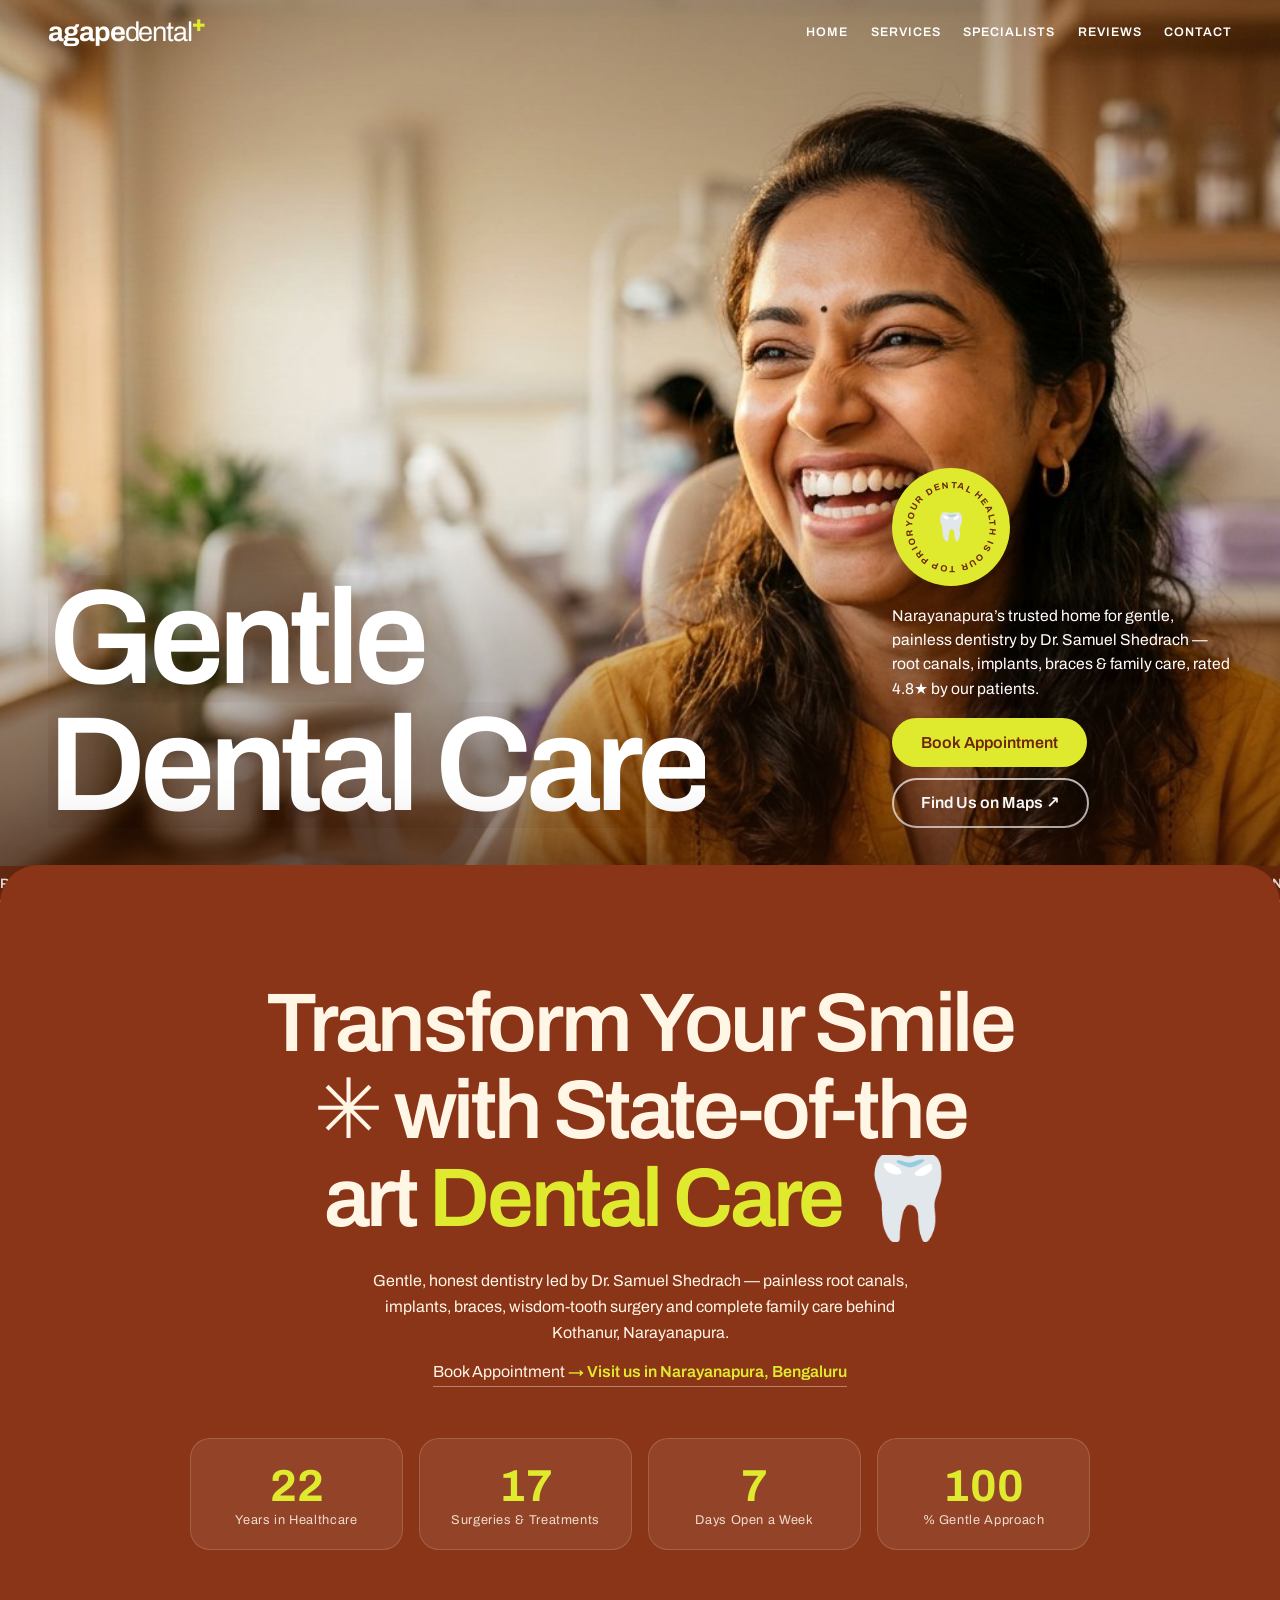
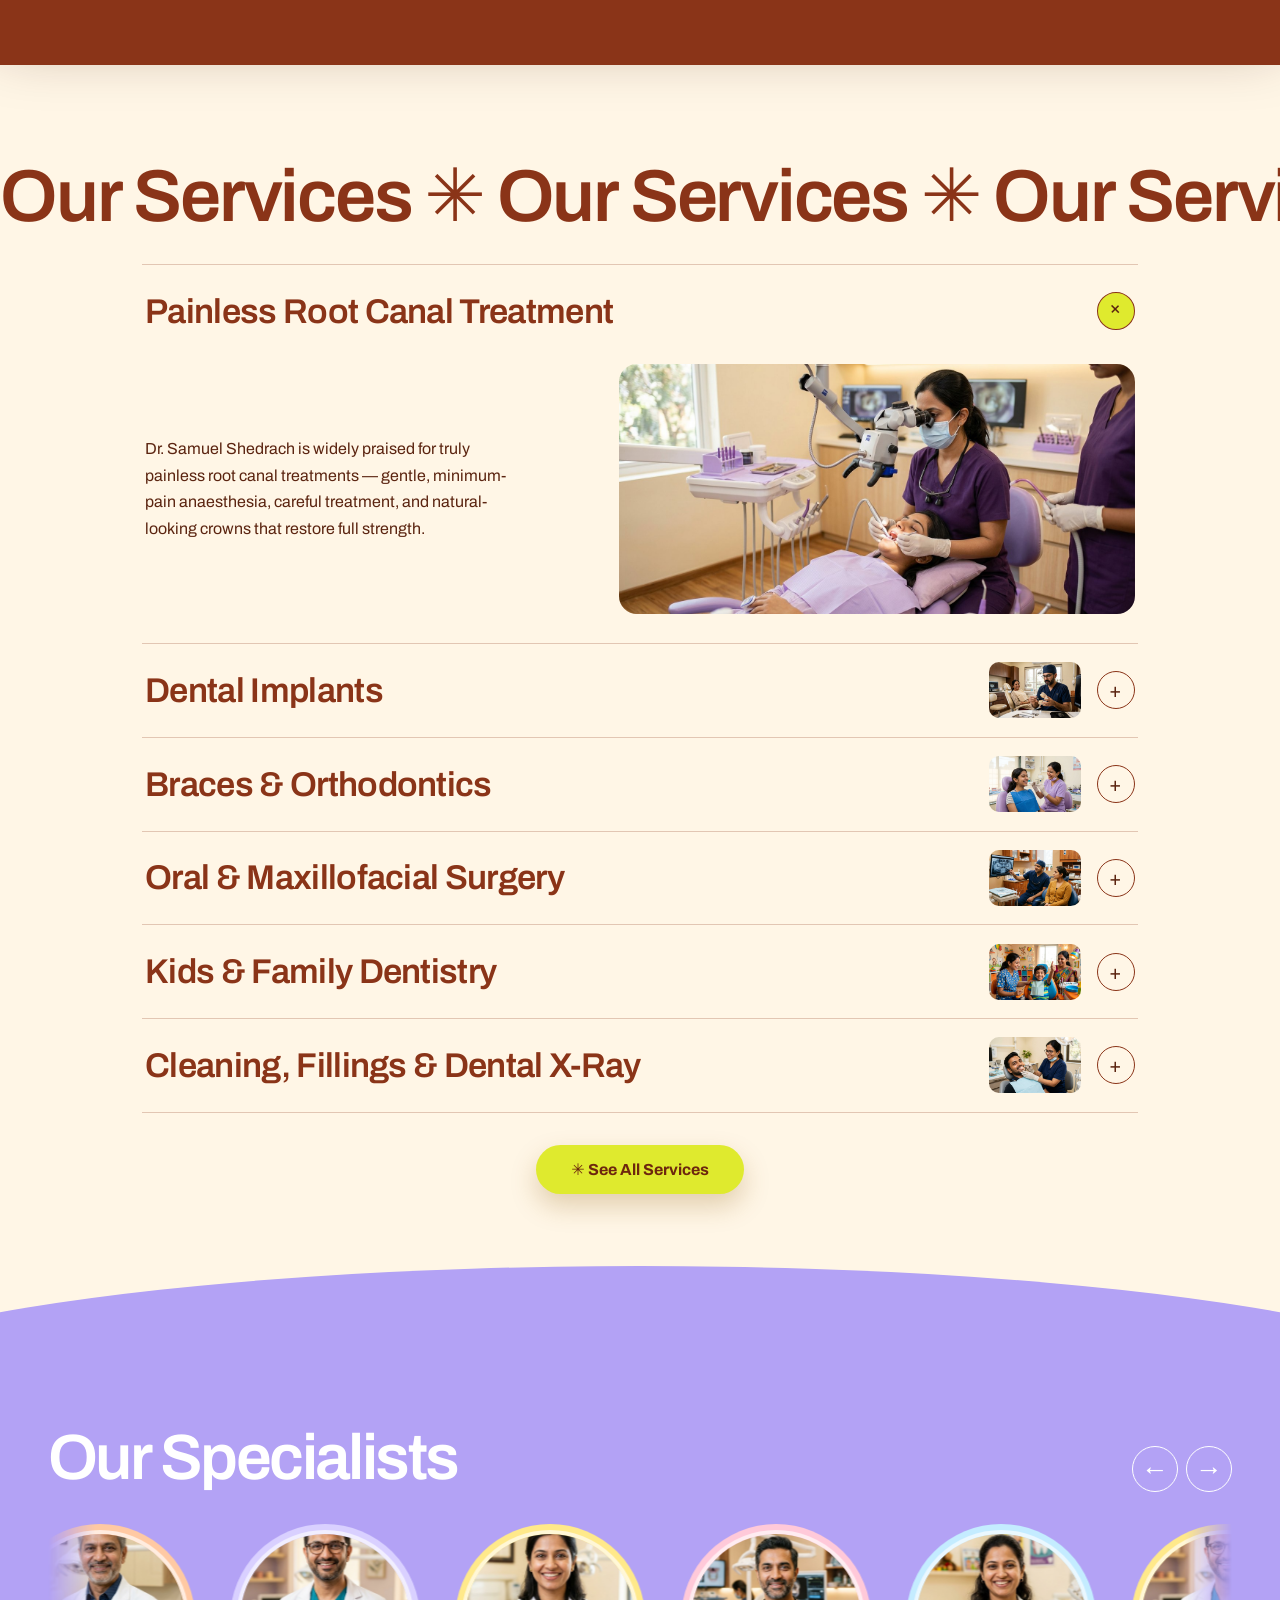
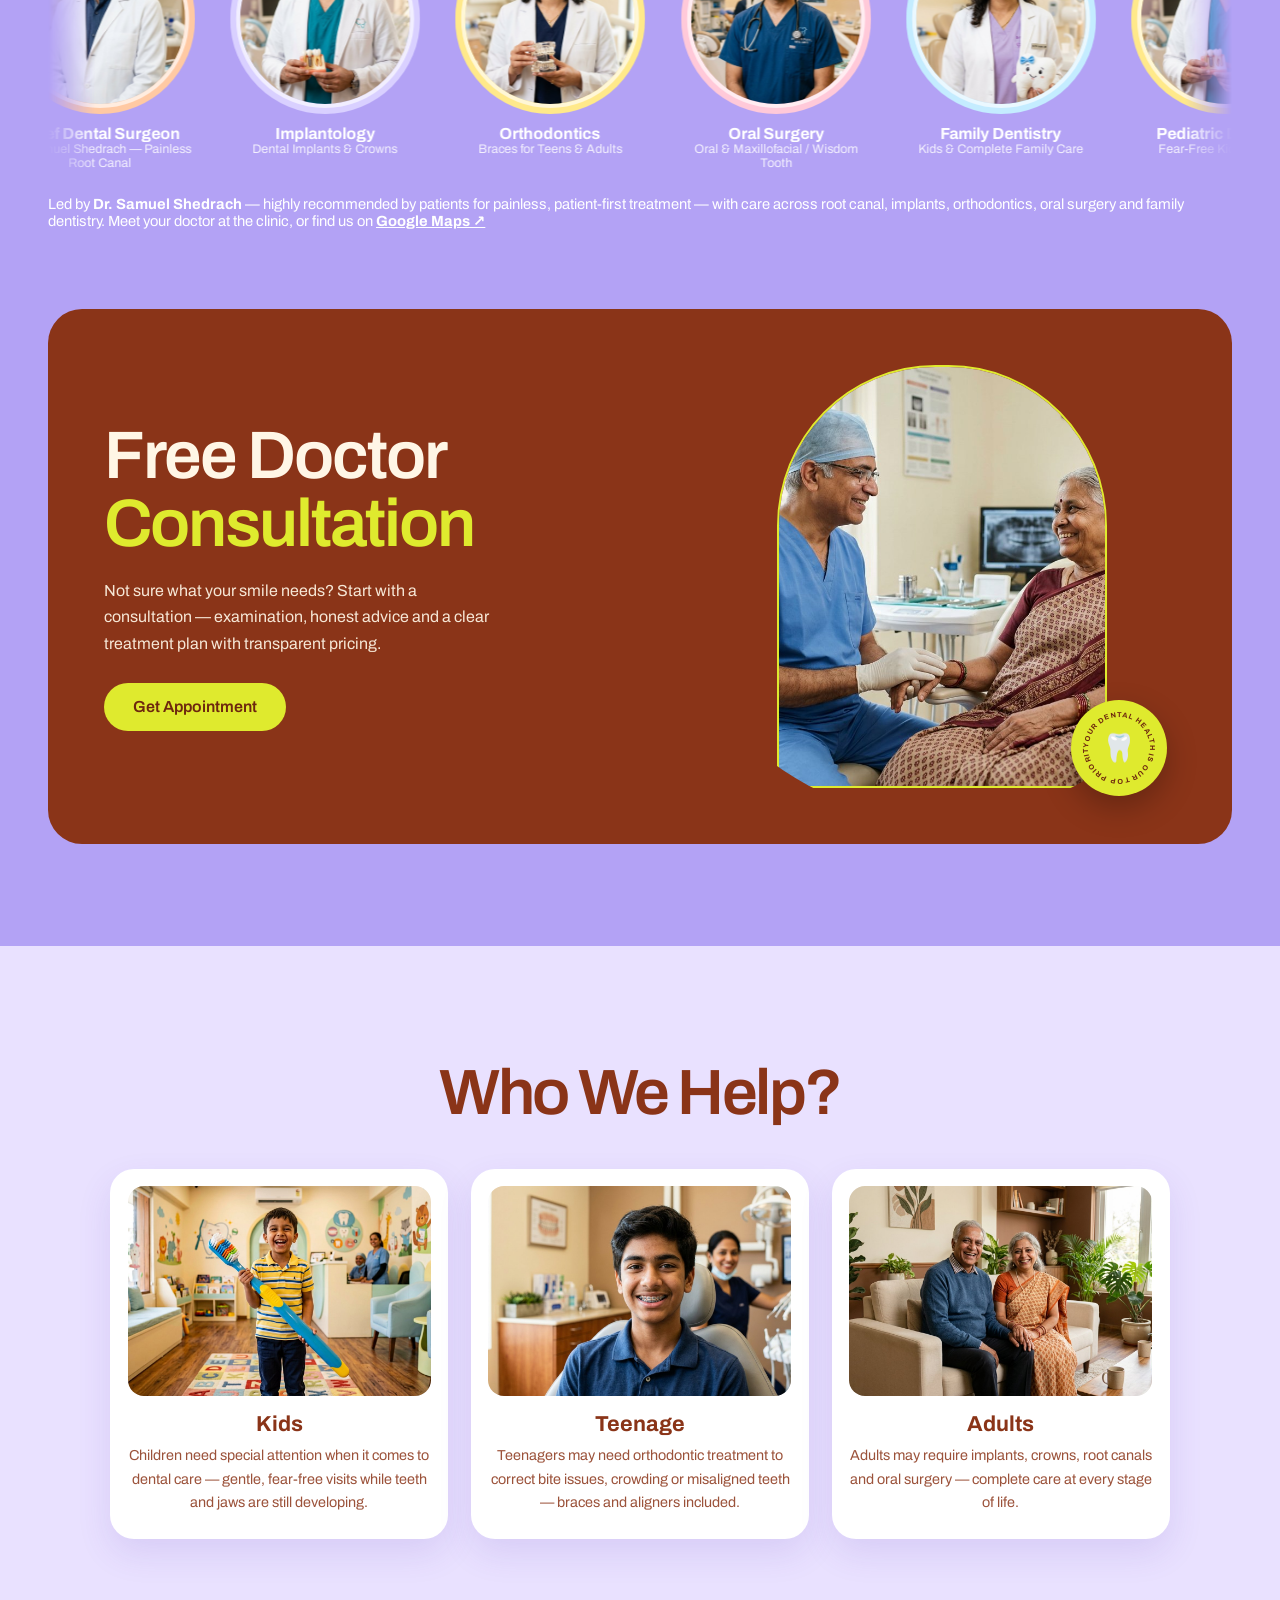
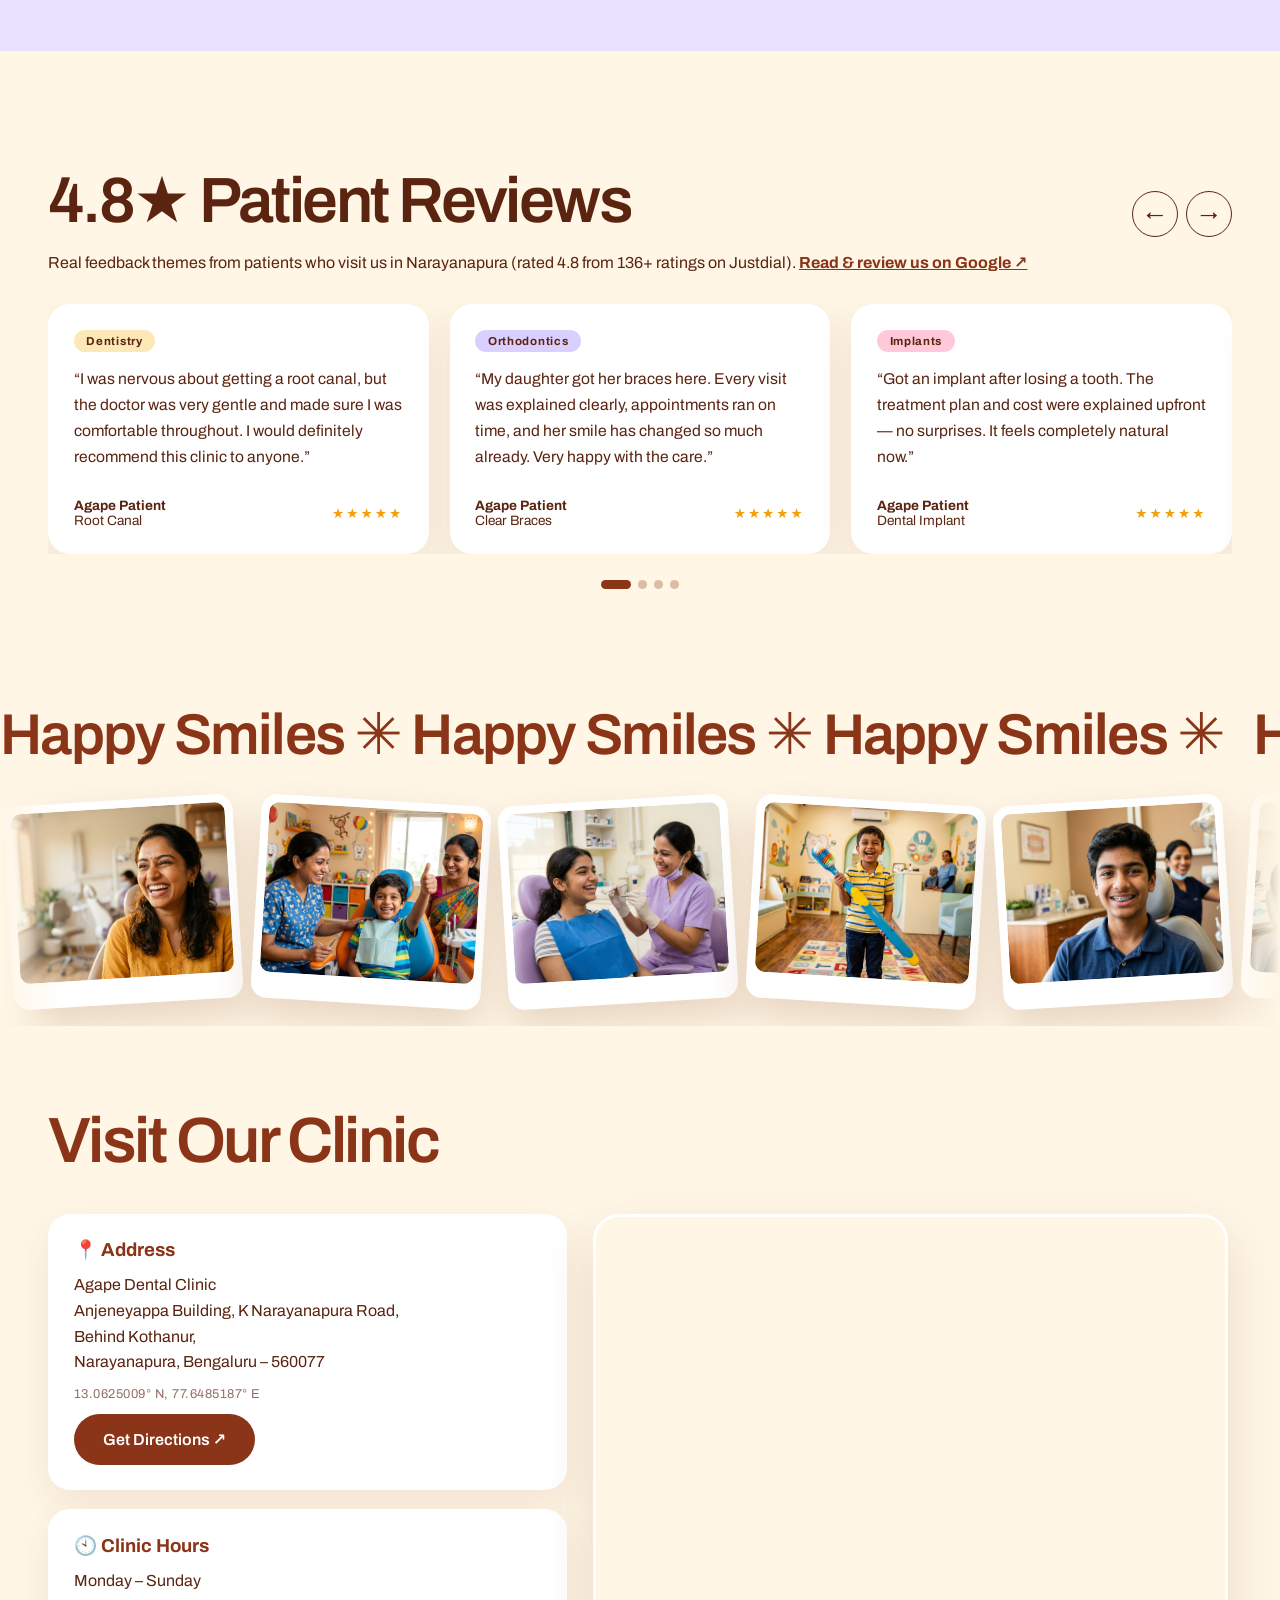
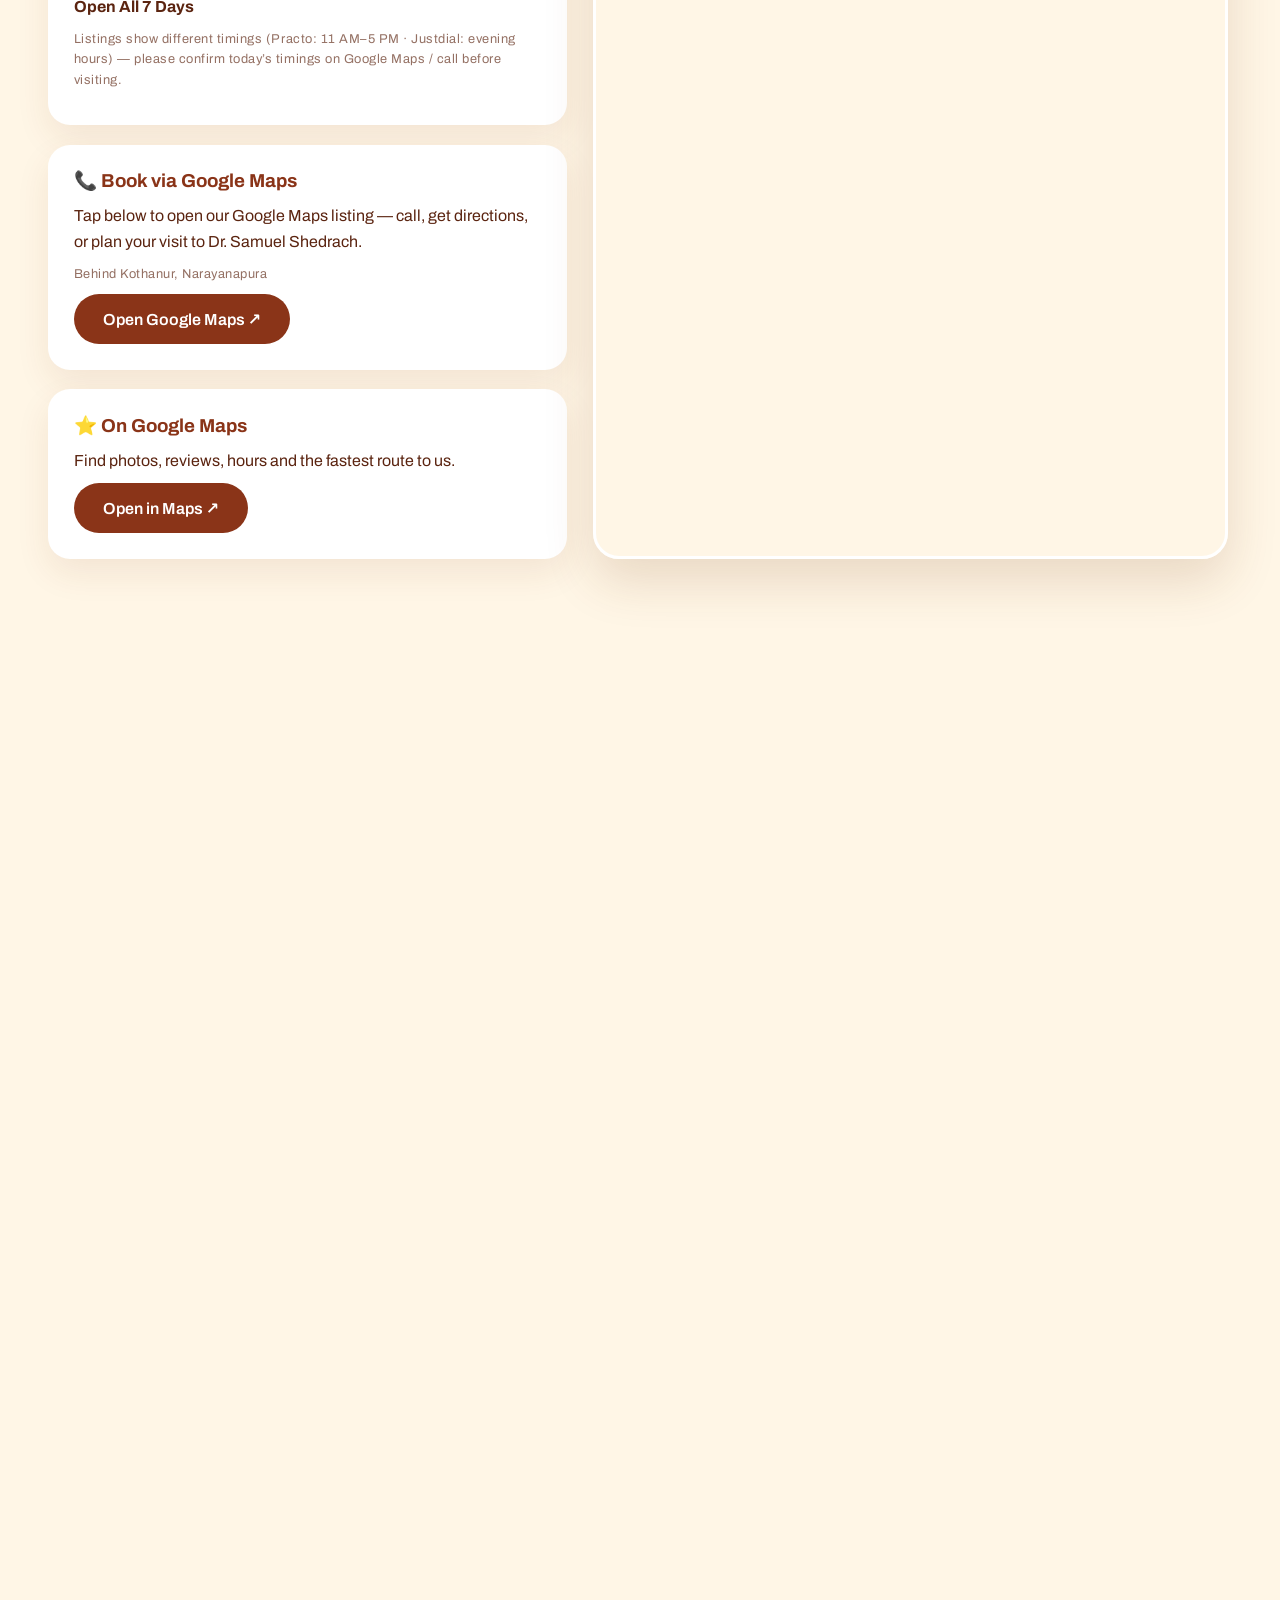
==== commit 9992f2af: "Agape audit fixes: honest hours note, corrected claims/alts; add mandatory Maps-verification rule Co" ====
--- a/agape/index.html
+++ b/agape/index.html
@@ -96,7 +96,7 @@
     <article class="svc is-open" data-svc>
       <button class="svc-head"><span class="svc-name">Painless Root Canal Treatment</span><img class="svc-thumb" src="assets/svc-rootcanal-agp.jpg" alt=""><span class="svc-plus">+</span></button>
       <div class="svc-body"><div class="svc-inner">
-        <p>Dr. Samuel Shedrach is widely praised for truly painless root canal treatments — gentle anaesthesia, careful single-visit care where possible, and natural-looking crowns that restore full strength.</p>
+        <p>Dr. Samuel Shedrach is widely praised for truly painless root canal treatments — gentle, minimum-pain anaesthesia, careful treatment, and natural-looking crowns that restore full strength.</p>
         <img src="assets/svc-rootcanal-agp.jpg" alt="Dentist treating a patient">
       </div></div>
     </article>
@@ -125,14 +125,14 @@
       <button class="svc-head"><span class="svc-name">Kids &amp; Family Dentistry</span><img class="svc-thumb" src="assets/svc-kids-agp.jpg" alt=""><span class="svc-plus">+</span></button>
       <div class="svc-body"><div class="svc-inner">
         <p>Fear-free dental care for children and complete care for the whole family — from a child’s first check-up to gentle treatment for elderly patients.</p>
-        <img src="assets/svc-kids-agp.jpg" alt="Smile designing and whitening">
+        <img src="assets/svc-kids-agp.jpg" alt="Child smiling at a kids dentistry check-up">
       </div></div>
     </article>
     <article class="svc" data-svc>
       <button class="svc-head"><span class="svc-name">Cleaning, Fillings &amp; Dental X-Ray</span><img class="svc-thumb" src="assets/svc-cleaning-agp.jpg" alt=""><span class="svc-plus">+</span></button>
       <div class="svc-body"><div class="svc-inner">
         <p>Complete everyday care — check-ups, cleaning &amp; polishing, fillings, dentures and dental X-rays, explained clearly with honest, transparent advice.</p>
-        <img src="assets/svc-cleaning-agp.jpg" alt="Young patient smiling">
+        <img src="assets/svc-cleaning-agp.jpg" alt="Patient during teeth cleaning and polishing">
       </div></div>
     </article>
   </div>
@@ -173,7 +173,7 @@
   <div class="help-grid reveal-group">
     <article class="help-card"><img src="assets/help-kids-agp.jpg" alt="Happy kid giving thumbs up at the dentist"><h3>Kids</h3><p>Children need special attention when it comes to dental care — gentle, fear-free visits while teeth and jaws are still developing.</p></article>
     <article class="help-card"><img src="assets/help-teen-agp.jpg" alt="Teenager with braces at an orthodontic check-up"><h3>Teenage</h3><p>Teenagers may need orthodontic treatment to correct bite issues, crowding or misaligned teeth — braces and aligners included.</p></article>
-    <article class="help-card"><img src="assets/help-adults-agp.jpg" alt="Happy adult couple smiling at the clinic"><h3>Adults</h3><p>Adults may require implants, crowns, root canals, periodontics and oral surgery — complete care at every stage of life.</p></article>
+    <article class="help-card"><img src="assets/help-adults-agp.jpg" alt="Happy adult couple smiling at the clinic"><h3>Adults</h3><p>Adults may require implants, crowns, root canals and oral surgery — complete care at every stage of life.</p></article>
   </div>
 </section>
 
@@ -202,7 +202,7 @@
     <div class="visit-info reveal-group">
       <div class="v-card"><h3>📍 Address</h3><p>Agape Dental Clinic<br>Anjeneyappa Building, K Narayanapura Road,<br>Behind Kothanur,<br>Narayanapura, Bengaluru – 560077</p><p class="coords">13.0625009° N, 77.6485187° E</p>
       <a class="btn btn-brown" href="https://www.google.com/maps/dir/?api=1&amp;destination=13.0625009,77.6485187" target="_blank" rel="noopener">Get Directions ↗</a></div>
-      <div class="v-card"><h3>🕙 Clinic Hours</h3><p>Monday – Sunday<br><b>11:00 AM – 5:00 PM</b></p><p class="coords">Open all 7 days (per Practo). Hours may vary — please confirm on Google Maps before visiting.</p></div>
+      <div class="v-card"><h3>🕙 Clinic Hours</h3><p>Monday – Sunday<br><b>Open All 7 Days</b></p><p class="coords">Listings show different timings (Practo: 11 AM–5 PM · Justdial: evening hours) — please confirm today’s timings on Google Maps / call before visiting.</p></div>
       <div class="v-card"><h3>📞 Book via Google Maps</h3><p>Tap below to open our Google Maps listing — call, get directions, or plan your visit to Dr. Samuel Shedrach.</p><p class="coords">Behind Kothanur, Narayanapura</p>
       <a class="btn btn-brown" href="https://www.google.com/maps/place/Agape+Dental+Clinic/@13.062506,77.5732655,13z/data=!4m10!1m2!2m1!1sdentist!3m6!1s0x3bae19fe7ac22d51:0x780aa8d31bdf2aeb!8m2!3d13.0625009!4d77.6485187!15sCgdkZW50aXN0WgkiB2RlbnRpc3SSAQ1kZW50YWxfY2xpbmlj4AEA!16s%2Fg%2F1tq4pjtv?entry=ttu&amp;g_ep=EgoyMDI2MTAxOS4wIKXMDSoASAFQAw%3D%3D" target="_blank" rel="noopener">Open Google Maps ↗</a></div>
       <div class="v-card"><h3>⭐ On Google Maps</h3><p>Find photos, reviews, hours and the fastest route to us.</p>
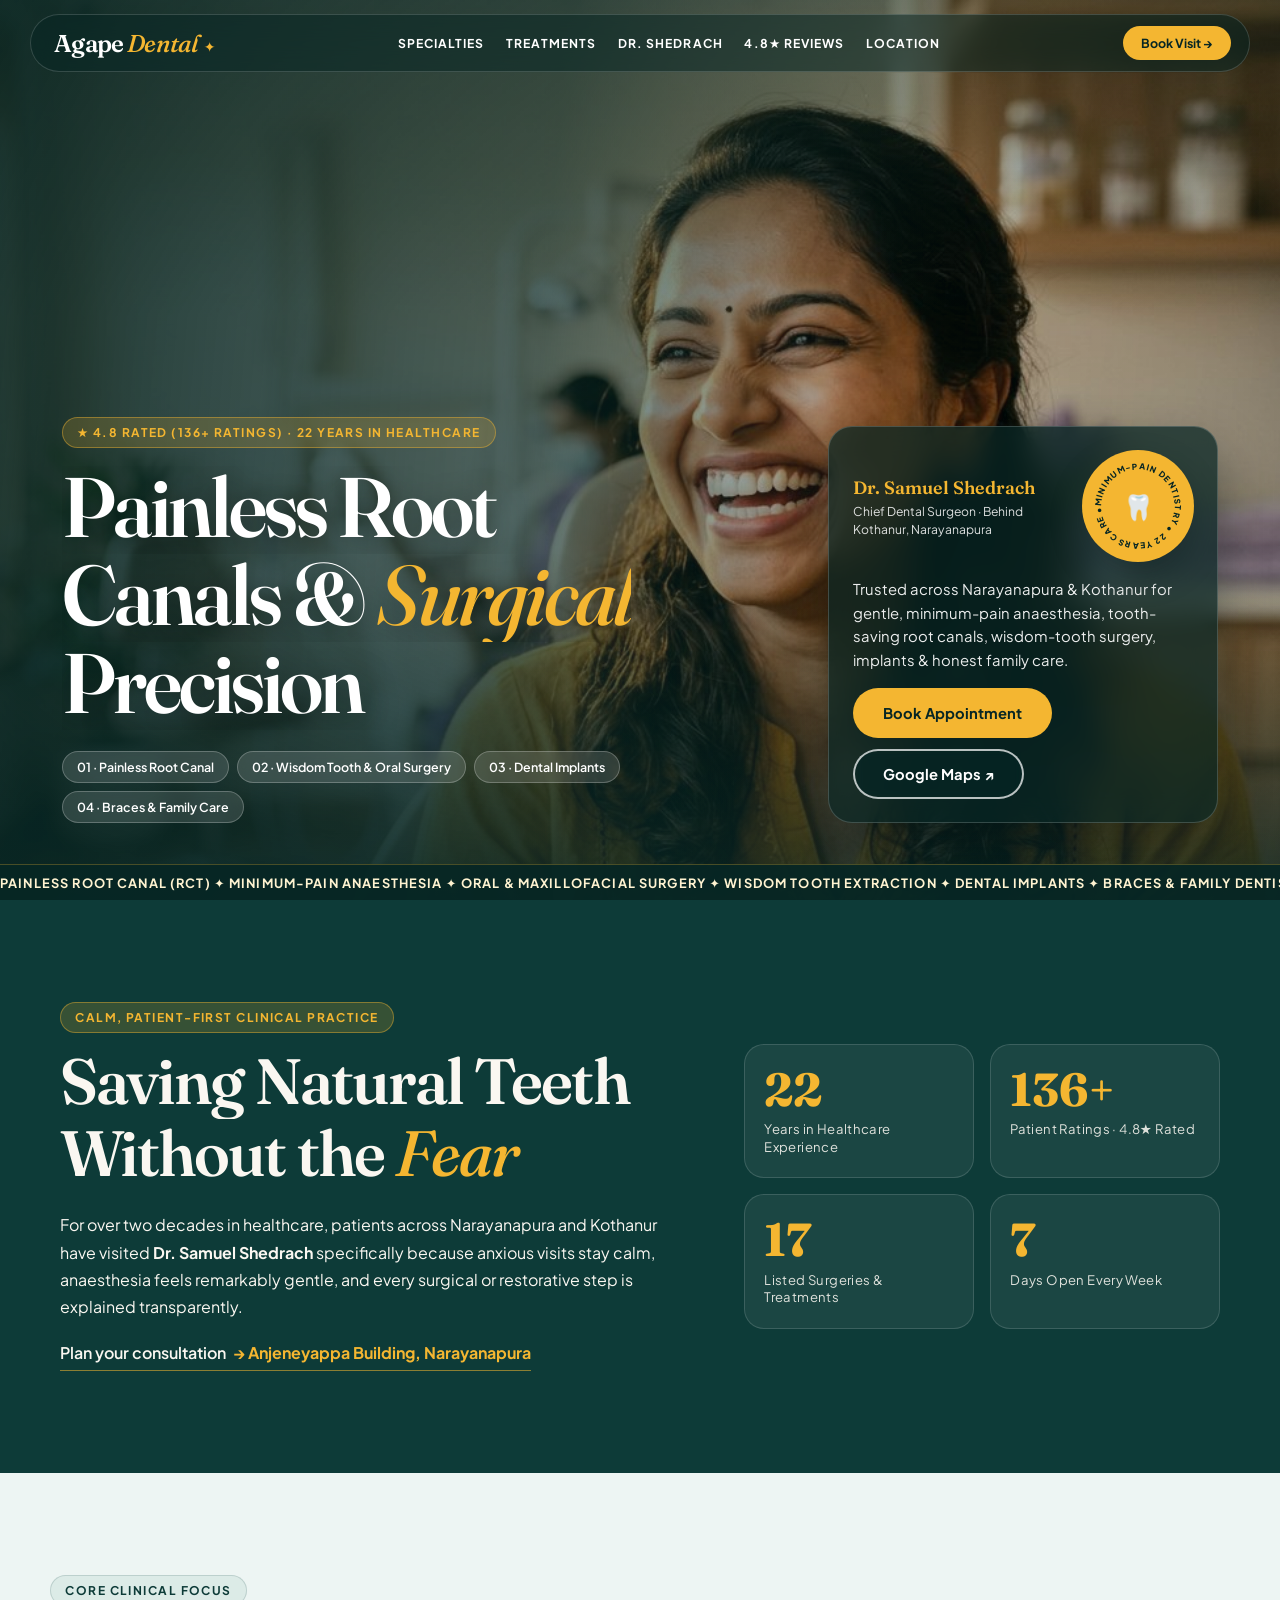
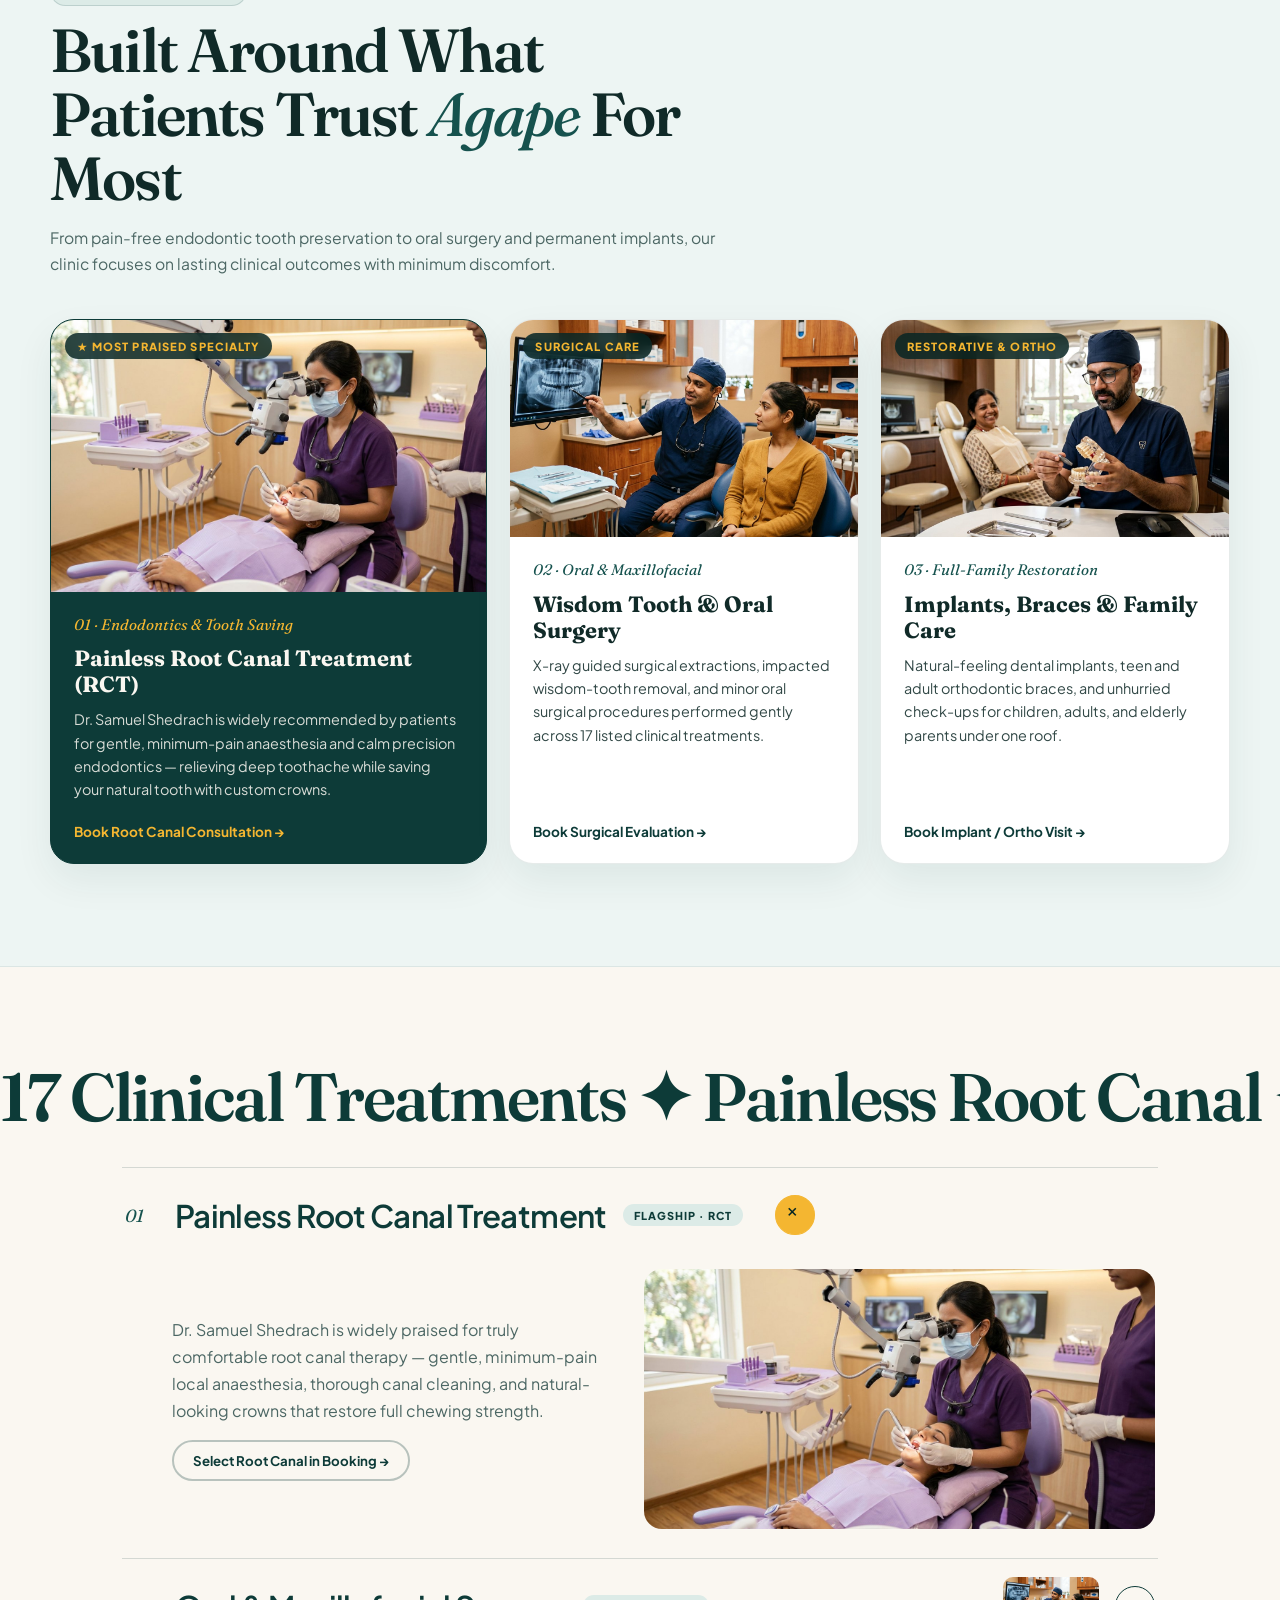
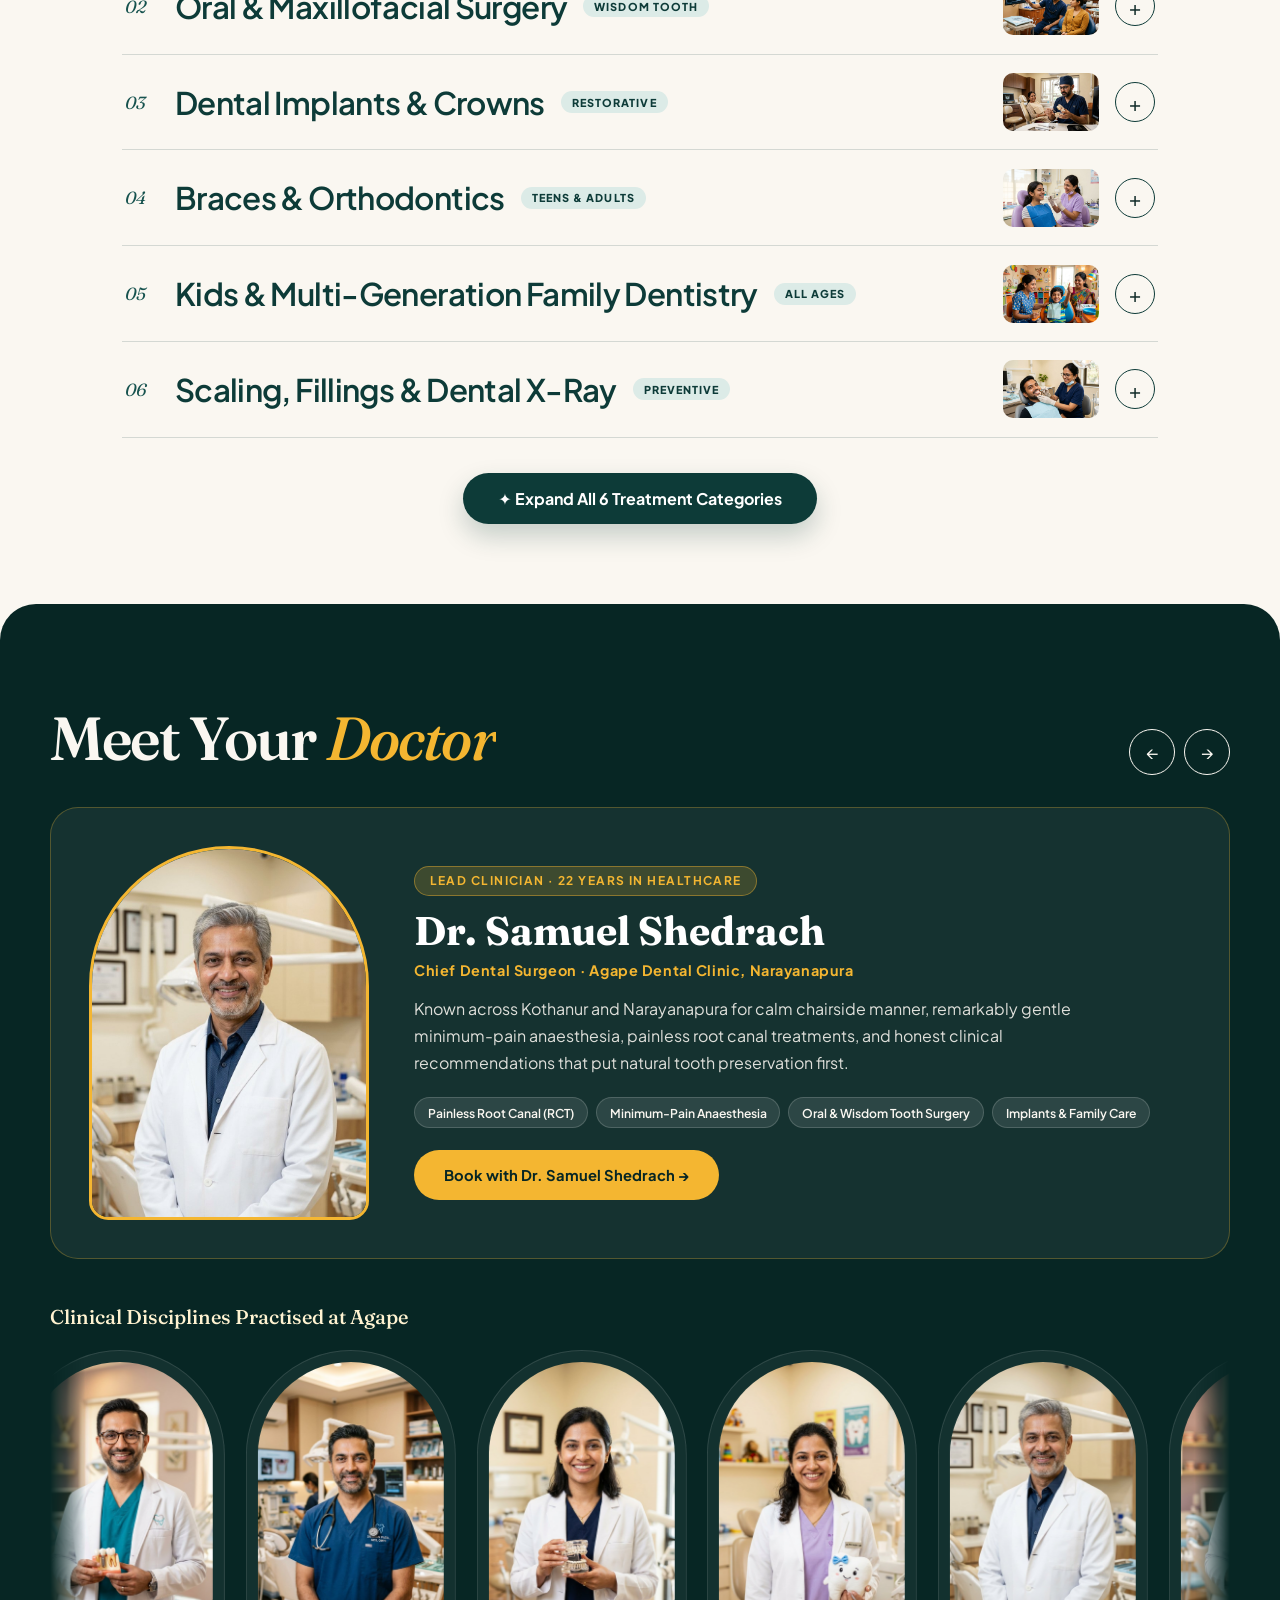
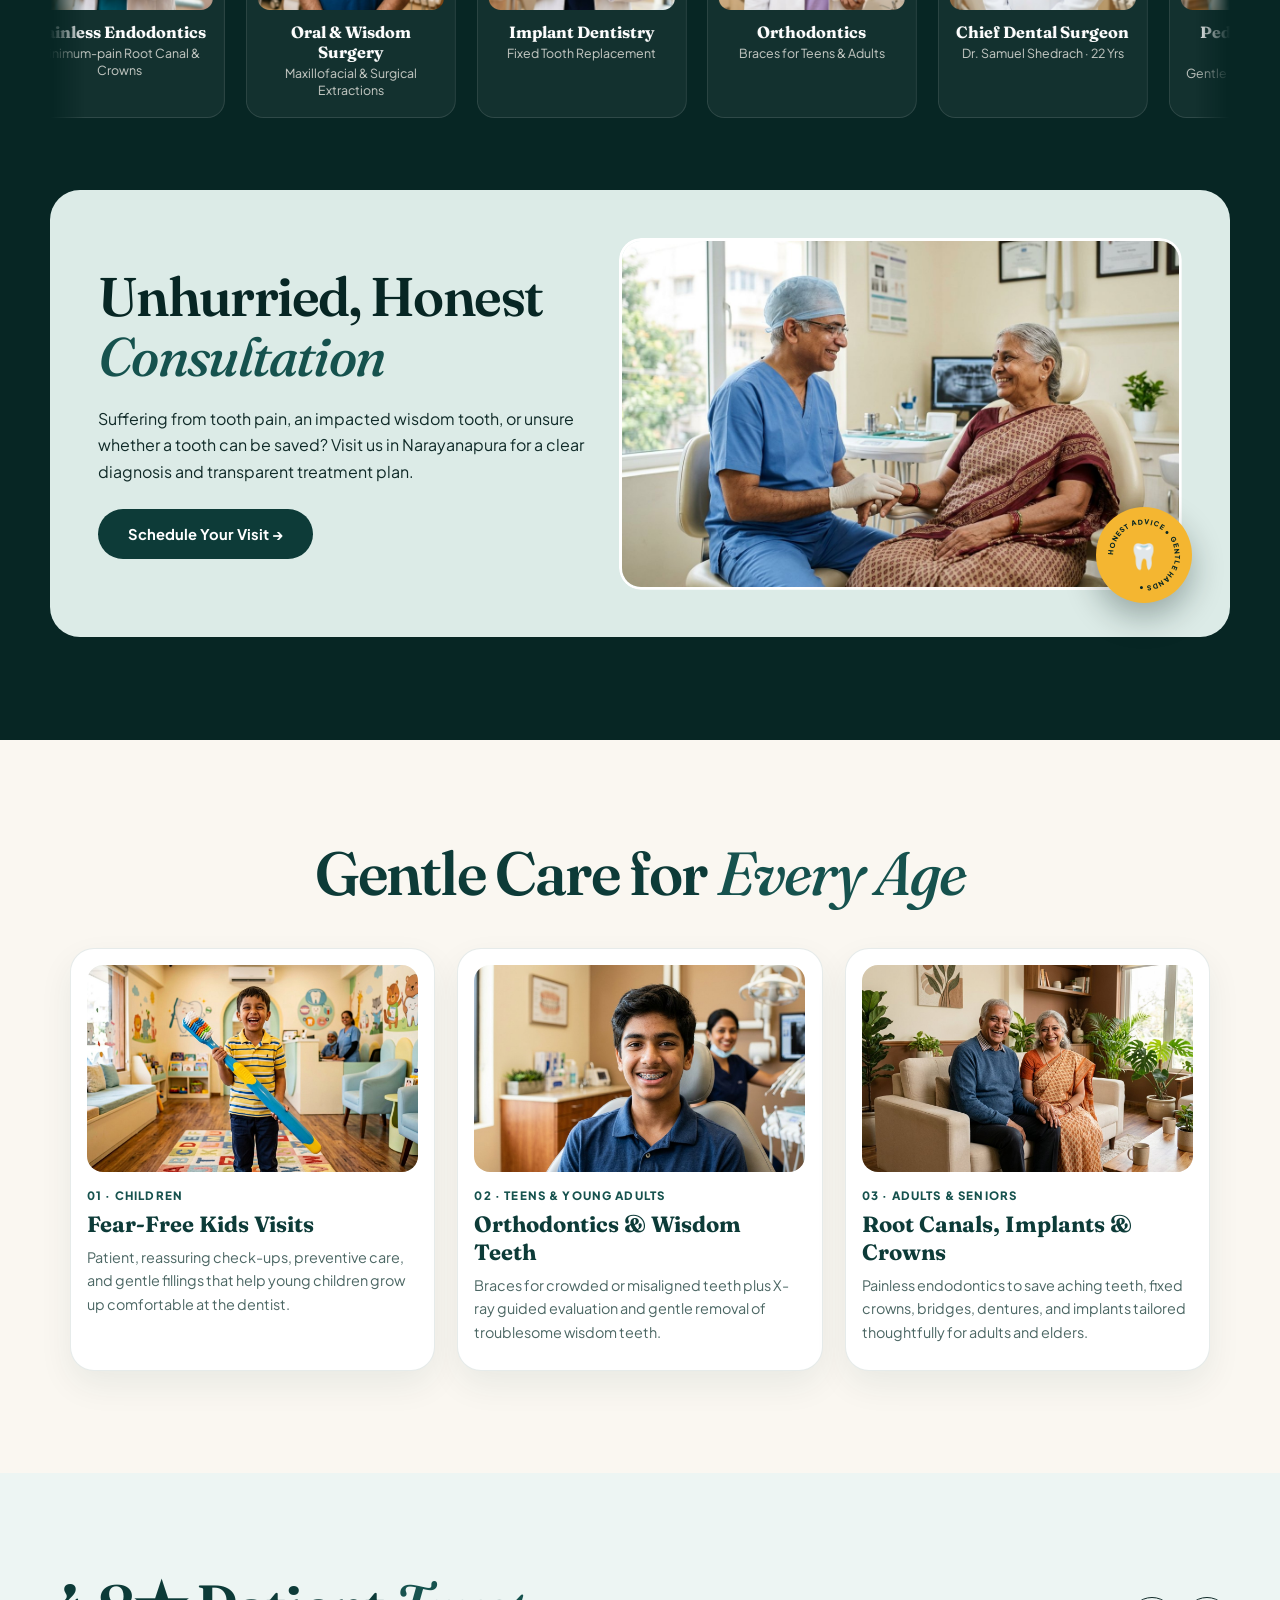
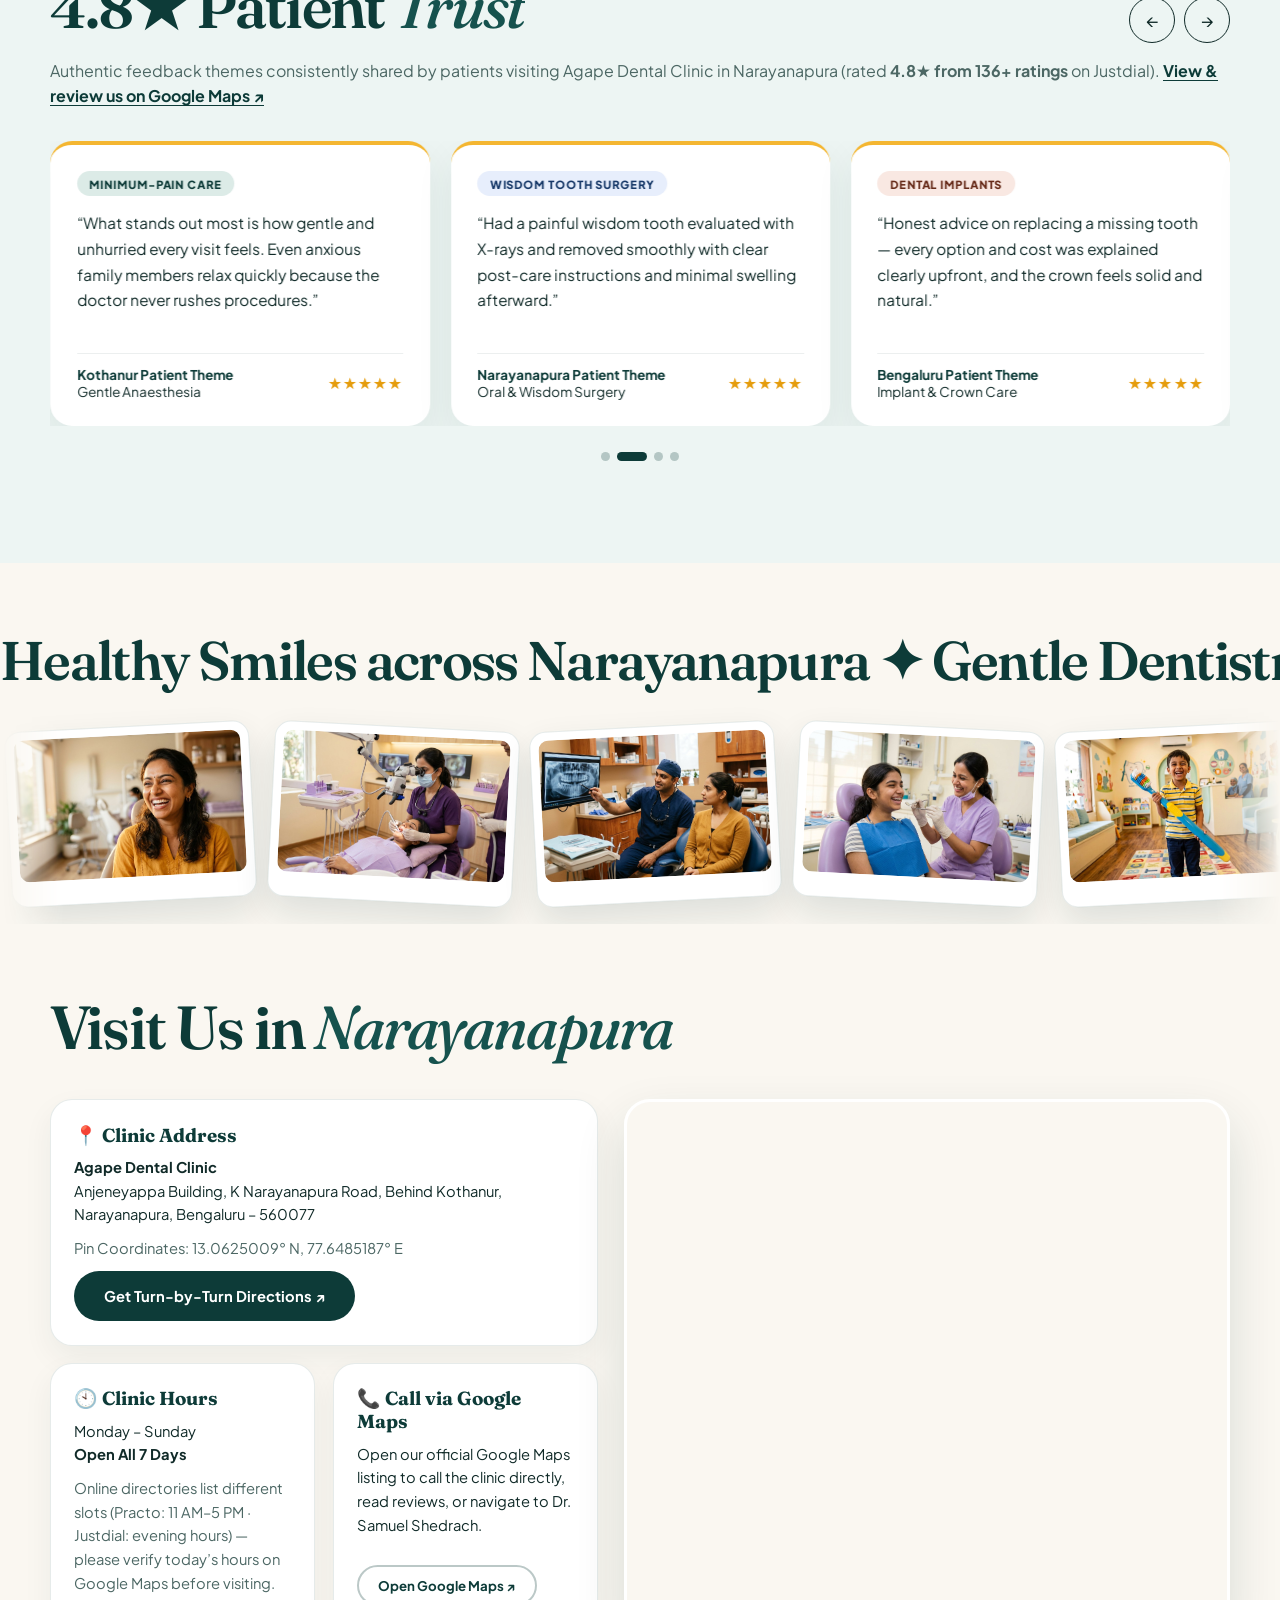
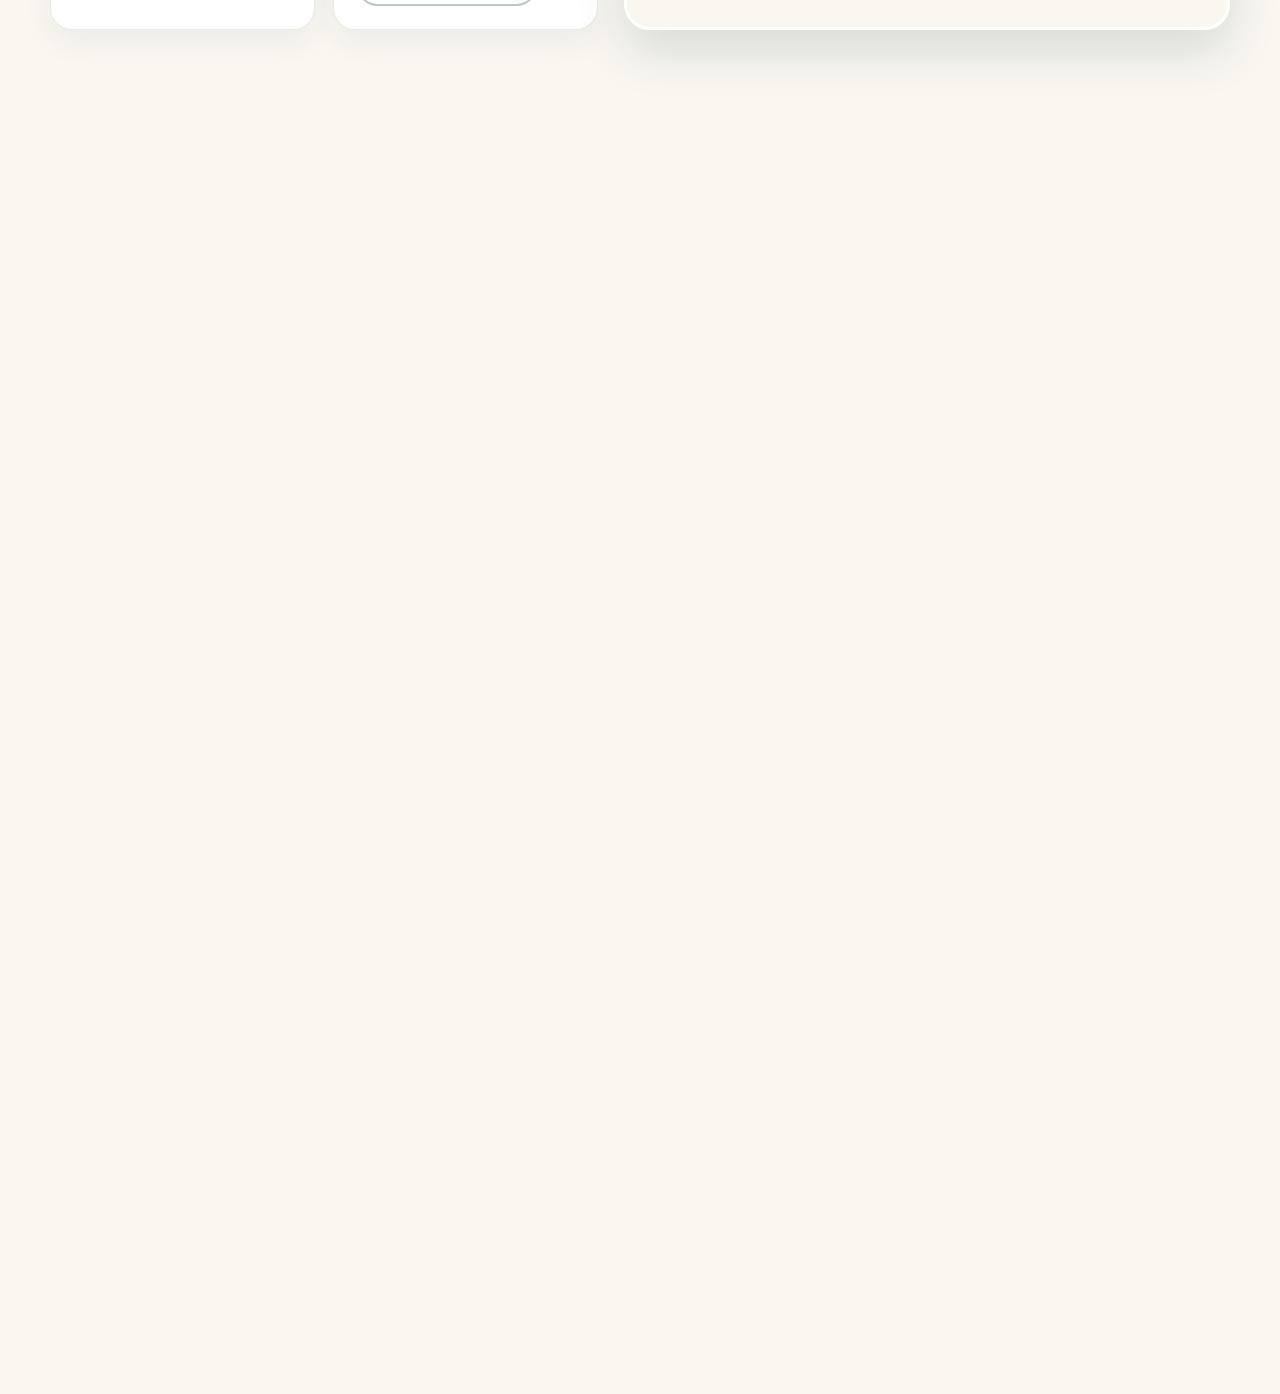
==== commit cbbba9fd: "Agape specialty redesign (Forest/Sage/Gold, Fraunces serif, RCT & oral surgery pillars) + Rule #10 C" ====
--- a/agape/index.html
+++ b/agape/index.html
@@ -3,193 +3,373 @@
 <head>
 <meta charset="UTF-8">
 <meta name="viewport" content="width=device-width, initial-scale=1.0">
-<title>Agape Dental Clinic — Trusted Dentist in Narayanapura, Bengaluru | Dr. Samuel Shedrach | Painless Root Canal, Implants & Braces</title>
-<meta name="description" content="Agape Dental Clinic, Narayanapura, Bengaluru — Dr. Samuel Shedrach. Painless root canal, dental implants, braces, oral & maxillofacial surgery, kids & family dentistry. Rated 4.8 from 136+ ratings. Open all 7 days.">
-<link rel="preconnect" href="https://fonts.googleapis.com"><link rel="preconnect" href="https://fonts.gstatic.com" crossorigin>
-<link href="https://fonts.googleapis.com/css2?family=Archivo:ital,wght@0,400;0,500;0,600;0,700;1,400&family=Archivo+Expanded:wght@500;600&display=swap" rel="stylesheet">
-<link rel="stylesheet" href="styles.css?v=1">
-<link rel="icon" href="data:image/svg+xml,<svg xmlns='http://www.w3.org/2000/svg' viewBox='0 0 100 100'><text y='.9em' font-size='90'>🦷</text></svg>">
+<title>Agape Dental Clinic — Dr. Samuel Shedrach | Painless Root Canal, Oral Surgery &amp; Implants in Narayanapura, Bengaluru</title>
+<meta name="description" content="Agape Dental Clinic in Narayanapura, Bengaluru — led by Dr. Samuel Shedrach (22 years in healthcare, 4.8★ across 136+ ratings). Renowned for painless root canal treatment, wisdom tooth &amp; oral surgery, dental implants, braces &amp; gentle family care.">
+<link rel="preconnect" href="https://fonts.googleapis.com">
+<link rel="preconnect" href="https://fonts.gstatic.com" crossorigin>
+<link href="https://fonts.googleapis.com/css2?family=Fraunces:ital,opsz,wght@0,9..144,500;0,9..144,600;0,9..144,700;1,9..144,500;1,9..144,600&family=Plus+Jakarta+Sans:wght@400;500;600;700;800&display=swap" rel="stylesheet">
+<link rel="stylesheet" href="styles.css?v=2">
+<link rel="icon" href="data:image/svg+xml,<svg xmlns='http://www.w3.org/2000/svg' viewBox='0 0 100 100'><rect width='100' height='100' rx='24' fill='%230d3b38'/><text x='50' y='69' text-anchor='middle' font-size='56'>🦷</text></svg>">
 </head>
 <body>
 
-<!-- ══════════ INTRO COLLAGE (video 0–1.5s: tilted cards zoom-out) ══════════ -->
+<!-- ══════════ INTRO COLLAGE (Surgical Forest + Warm Marigold Edition) ══════════ -->
 <div class="intro" id="intro" aria-hidden="true">
-  <div class="intro-card ic1"><img src="assets/hero-woman-agp.jpg" alt=""><span>Gentle Dental Care</span></div>
-  <div class="intro-card ic2"><img src="assets/svc-rootcanal-agp.jpg" alt=""><span>Our Services ✳</span></div>
-  <div class="intro-card ic3"><img src="assets/consult-agp.jpg" alt=""><span>Free Consultation</span></div>
-  <div class="intro-card ic4"><img src="assets/doc-2-agp.jpg" alt=""><span>Our Specialists</span></div>
-  <div class="intro-logo">agape<b>dental</b></div>
+  <div class="intro-card ic1"><img src="assets/hero-woman-agp.jpg" alt=""><span>22 Years of Gentle Care</span></div>
+  <div class="intro-card ic2"><img src="assets/svc-rootcanal-agp.jpg" alt=""><span>Painless Root Canal ✦</span></div>
+  <div class="intro-card ic3"><img src="assets/svc-surgery-agp.jpg" alt=""><span>Oral &amp; Wisdom Surgery</span></div>
+  <div class="intro-card ic4"><img src="assets/doc-1-agp.jpg" alt=""><span>Dr. Samuel Shedrach</span></div>
+  <div class="intro-logo">Agape <b>Dental</b><small>Narayanapura · Est. 22+ Yrs</small></div>
 </div>
 
-<!-- ══════════ HEADER ══════════ -->
+<!-- ══════════ FLOATING PILL HEADER ══════════ -->
 <header class="site-head" id="siteHead">
-  <a class="logo" href="#top">agape<span>dental</span><i>✚</i></a>
+  <a class="logo" href="#top">Agape<span>Dental</span><i>✦</i></a>
+  <nav class="head-nav">
+    <a href="#specialties">SPECIALTIES</a>
+    <a href="#services">TREATMENTS</a>
+    <a href="#specialists">DR. SHEDRACH</a>
+    <a href="#reviews">4.8★ REVIEWS</a>
+    <a href="#visit">LOCATION</a>
+  </nav>
+  <a class="head-cta" href="#book">Book Visit →</a>
   <button class="burger" id="burger" aria-label="Open menu"><span></span><span></span></button>
-  <nav class="head-nav">
-    <a href="#top">HOME</a><a href="#services">SERVICES</a><a href="#specialists">SPECIALISTS</a><a href="#reviews">REVIEWS</a><a href="#visit">CONTACT</a>
-  </nav>
 </header>
 
-<!-- Full-screen menu (brown slide-down) -->
+<!-- Full-screen mobile menu -->
 <div class="menu-overlay" id="menuOverlay">
   <button class="menu-close" id="menuClose" aria-label="Close menu">✕</button>
   <nav>
-    <a href="#top"><em>01</em>Home</a><a href="#services"><em>02</em>Services</a>
-    <a href="#specialists"><em>03</em>Specialists</a><a href="#help"><em>04</em>Who We Help</a>
-    <a href="#reviews"><em>05</em>Reviews</a><a href="#book"><em>06</em>Book Appointment</a><a href="#visit"><em>07</em>Visit Us</a>
+    <a href="#top"><em>01</em>Home</a>
+    <a href="#specialties"><em>02</em>Signature Specialties</a>
+    <a href="#services"><em>03</em>All Treatments</a>
+    <a href="#specialists"><em>04</em>Dr. Samuel Shedrach</a>
+    <a href="#reviews"><em>05</em>4.8★ Reviews</a>
+    <a href="#visit"><em>06</em>Directions &amp; Hours</a>
+    <a href="#book"><em>07</em>Book Appointment</a>
   </nav>
-  <p>AGAPE DENTAL CLINIC · Narayanapura, Bengaluru</p>
+  <p>Agape Dental Clinic · Anjeneyappa Building, Narayanapura, Bengaluru</p>
 </div>
 
 <main id="top">
 
-<!-- ══════════ HERO (video 1–5s) ══════════ -->
+<!-- ══════════ SPECIALTY-DRIVEN HERO ══════════ -->
 <section class="hero">
-  <div class="hero-media"><img id="heroImg" src="assets/hero-woman-agp.jpg" alt="A bright, healthy smile"></div>
+  <div class="hero-media"><img id="heroImg" src="assets/hero-woman-agp.jpg" alt="Smiling woman patient in warm sunlit clinic at Agape Dental Clinic"></div>
   <div class="hero-shade"></div>
   <div class="hero-content">
-    <h1 class="mask-lines">
-      <span class="ml"><span>Gentle</span></span>
-      <span class="ml"><span>Dental Care</span></span>
-    </h1>
-    <div class="hero-side">
-      <div class="badge-rotor" aria-hidden="true">
-        <svg viewBox="0 0 120 120"><defs><path id="circ" d="M60,60 m-44,0 a44,44 0 1,1 88,0 a44,44 0 1,1 -88,0"/></defs>
-        <text><textPath href="#circ">YOUR DENTAL HEALTH IS OUR TOP PRIORITY • </textPath></text></svg>
-        <span class="badge-tooth">🦷</span>
-      </div>
-      <p class="hero-copy reveal">Narayanapura’s trusted home for gentle, painless dentistry by Dr. Samuel Shedrach — root canals, implants, braces & family care, rated 4.8★ by our patients.</p>
-      <div class="hero-cta reveal">
-        <a class="btn btn-lime" href="#book">Book Appointment</a>
-        <a class="btn btn-ghost" href="https://www.google.com/maps/place/Agape+Dental+Clinic/@13.062506,77.5732655,13z/data=!4m10!1m2!2m1!1sdentist!3m6!1s0x3bae19fe7ac22d51:0x780aa8d31bdf2aeb!8m2!3d13.0625009!4d77.6485187!15sCgdkZW50aXN0WgkiB2RlbnRpc3SSAQ1kZW50YWxfY2xpbmlj4AEA!16s%2Fg%2F1tq4pjtv?entry=ttu&amp;g_ep=EgoyMDI2MTAxOS4wIKXMDSoASAFQAw%3D%3D" target="_blank" rel="noopener">Find Us on Maps ↗</a>
+    <div class="hero-main">
+      <span class="eyebrow">★ 4.8 Rated (136+ Ratings) · 22 Years in Healthcare</span>
+      <h1 class="mask-lines">
+        <span class="ml"><span>Painless Root</span></span>
+        <span class="ml"><span>Canals &amp; <em>Surgical</em></span></span>
+        <span class="ml"><span>Precision</span></span>
+      </h1>
+      <div class="hero-pills">
+        <a class="hero-pill" href="#book" data-pick="Painless Root Canal Treatment">01 · Painless Root Canal</a>
+        <a class="hero-pill" href="#book" data-pick="Oral &amp; Maxillofacial / Wisdom Tooth Surgery">02 · Wisdom Tooth &amp; Oral Surgery</a>
+        <a class="hero-pill" href="#book" data-pick="Dental Implants">03 · Dental Implants</a>
+        <a class="hero-pill" href="#book" data-pick="Braces &amp; Orthodontics">04 · Braces &amp; Family Care</a>
+      </div>
+    </div>
+
+    <div class="hero-card reveal">
+      <div class="hero-card-top">
+        <div class="doc-tag">
+          <b>Dr. Samuel Shedrach</b>
+          Chief Dental Surgeon · Behind Kothanur, Narayanapura
+        </div>
+        <div class="badge-rotor" aria-hidden="true">
+          <svg viewBox="0 0 120 120"><defs><path id="circ" d="M60,60 m-44,0 a44,44 0 1,1 88,0 a44,44 0 1,1 -88,0"/></defs>
+          <text><textPath href="#circ">MINIMUM-PAIN DENTISTRY • 22 YEARS CARE • </textPath></text></svg>
+          <span class="badge-tooth">🦷</span>
+        </div>
+      </div>
+      <p class="hero-copy">Trusted across Narayanapura &amp; Kothanur for gentle, minimum-pain anaesthesia, tooth-saving root canals, wisdom-tooth surgery, implants &amp; honest family care.</p>
+      <div class="hero-cta">
+        <a class="btn btn-gold" href="#book">Book Appointment</a>
+        <a class="btn btn-ghost" href="https://www.google.com/maps/place/Agape+Dental+Clinic/@13.062506,77.5732655,13z/data=!4m10!1m2!2m1!1sdentist!3m6!1s0x3bae19fe7ac22d51:0x780aa8d31bdf2aeb!8m2!3d13.0625009!4d77.6485187!15sCgdkZW50aXN0WgkiB2RlbnRpc3SSAQ1kZW50YWxfY2xpbmlj4AEA!16s%2Fg%2F1tq4pjtv?entry=ttu&amp;g_ep=EgoyMDI2MTAxOS4wIKXMDSoASAFQAw%3D%3D" target="_blank" rel="noopener">Google Maps ↗</a>
       </div>
     </div>
   </div>
   <div class="hero-ticker" aria-hidden="true"><div class="ticker-track">
-    <span>PAINLESS ROOT CANAL ✳ DENTAL IMPLANTS ✳ BRACES &amp; ORTHODONTICS ✳ ORAL &amp; MAXILLOFACIAL SURGERY ✳ WISDOM TOOTH CARE ✳ KIDS &amp; FAMILY DENTISTRY ✳ </span>
-    <span>PAINLESS ROOT CANAL ✳ DENTAL IMPLANTS ✳ BRACES &amp; ORTHODONTICS ✳ ORAL &amp; MAXILLOFACIAL SURGERY ✳ WISDOM TOOTH CARE ✳ KIDS &amp; FAMILY DENTISTRY ✳ </span>
+    <span>PAINLESS ROOT CANAL (RCT) ✦ MINIMUM-PAIN ANAESTHESIA ✦ ORAL &amp; MAXILLOFACIAL SURGERY ✦ WISDOM TOOTH EXTRACTION ✦ DENTAL IMPLANTS ✦ BRACES &amp; FAMILY DENTISTRY ✦ </span>
+    <span>PAINLESS ROOT CANAL (RCT) ✦ MINIMUM-PAIN ANAESTHESIA ✦ ORAL &amp; MAXILLOFACIAL SURGERY ✦ WISDOM TOOTH EXTRACTION ✦ DENTAL IMPLANTS ✦ BRACES &amp; FAMILY DENTISTRY ✦ </span>
   </div></div>
 </section>
 
-<!-- ══════════ TRANSFORM (video 3–5.5s: brown panel slides up) ══════════ -->
+<!-- ══════════ 22-YEAR CLINICAL HERITAGE & STATS LEDGER ══════════ -->
 <section class="transform" id="about">
-  <h2 class="mask-lines center">
-    <span class="ml"><span>Transform Your Smile</span></span>
-    <span class="ml"><span>✳ with State-of-the</span></span>
-    <span class="ml"><span>art <em>Dental Care</em> 🦷</span></span>
-  </h2>
-  <p class="transform-copy reveal">Gentle, honest dentistry led by Dr. Samuel Shedrach — painless root canals, implants, braces, wisdom-tooth surgery and complete family care behind Kothanur, Narayanapura.</p>
-  <a class="phone-link reveal" href="#book">Book Appointment <b>→ Visit us in Narayanapura, Bengaluru</b></a>
-  <div class="stats reveal-group">
-    <div class="stat"><strong data-count="22">0</strong><span>Years in Healthcare</span></div>
-    <div class="stat"><strong data-count="17">0</strong><span>Surgeries &amp; Treatments</span></div>
-    <div class="stat"><strong data-count="7">0</strong><span>Days Open a Week</span></div>
-    <div class="stat"><strong data-count="100">0</strong><span>% Gentle Approach</span></div>
-  </div>
-</section>
-
-<!-- ══════════ SERVICES (video 5.5–13s: marquee + expanding accordion + scoop) ══════════ -->
+  <div class="transform-inner">
+    <div>
+      <span class="eyebrow">Calm, Patient-First Clinical Practice</span>
+      <h2 class="mask-lines" style="margin-top:.9rem">
+        <span class="ml"><span>Saving Natural Teeth</span></span>
+        <span class="ml"><span>Without the <em>Fear</em></span></span>
+      </h2>
+      <p class="transform-copy reveal">For over two decades in healthcare, patients across Narayanapura and Kothanur have visited <b>Dr. Samuel Shedrach</b> specifically because anxious visits stay calm, anaesthesia feels remarkably gentle, and every surgical or restorative step is explained transparently.</p>
+      <a class="phone-link reveal" href="#book">Plan your consultation <b>→ Anjeneyappa Building, Narayanapura</b></a>
+    </div>
+    <div class="stats reveal-group">
+      <div class="stat"><strong data-count="22">0</strong><span>Years in Healthcare Experience</span></div>
+      <div class="stat"><strong data-count="136" data-suffix="+">0</strong><span>Patient Ratings · 4.8★ Rated</span></div>
+      <div class="stat"><strong data-count="17">0</strong><span>Listed Surgeries &amp; Treatments</span></div>
+      <div class="stat"><strong data-count="7">0</strong><span>Days Open Every Week</span></div>
+    </div>
+  </div>
+</section>
+
+<!-- ══════════ SIGNATURE SPECIALTY PILLARS (Tailored specifically to Agape) ══════════ -->
+<section class="pillars" id="specialties">
+  <div class="pillars-wrap">
+    <div class="pillars-head reveal">
+      <span class="eyebrow light-bg">Core Clinical Focus</span>
+      <h2 style="margin-top:.8rem">Built Around What Patients Trust <em>Agape</em> For Most</h2>
+      <p>From pain-free endodontic tooth preservation to oral surgery and permanent implants, our clinic focuses on lasting clinical outcomes with minimum discomfort.</p>
+    </div>
+
+    <div class="pillars-grid reveal-group">
+      <article class="pillar-card featured">
+        <div class="pillar-media">
+          <img src="assets/svc-rootcanal-agp.jpg" alt="Precision root canal treatment using dental operating microscope">
+          <span class="pillar-badge">★ Most Praised Specialty</span>
+        </div>
+        <div class="pillar-body">
+          <span class="pillar-num">01 · Endodontics &amp; Tooth Saving</span>
+          <h3>Painless Root Canal Treatment (RCT)</h3>
+          <p>Dr. Samuel Shedrach is widely recommended by patients for gentle, minimum-pain anaesthesia and calm precision endodontics — relieving deep toothache while saving your natural tooth with custom crowns.</p>
+          <a class="pillar-link" href="#book" data-pick="Painless Root Canal Treatment">Book Root Canal Consultation →</a>
+        </div>
+      </article>
+
+      <article class="pillar-card">
+        <div class="pillar-media">
+          <img src="assets/svc-surgery-agp.jpg" alt="Oral surgeon reviewing panoramic dental X-ray with patient">
+          <span class="pillar-badge">Surgical Care</span>
+        </div>
+        <div class="pillar-body">
+          <span class="pillar-num">02 · Oral &amp; Maxillofacial</span>
+          <h3>Wisdom Tooth &amp; Oral Surgery</h3>
+          <p>X-ray guided surgical extractions, impacted wisdom-tooth removal, and minor oral surgical procedures performed gently across 17 listed clinical treatments.</p>
+          <a class="pillar-link" href="#book" data-pick="Oral &amp; Maxillofacial / Wisdom Tooth Surgery">Book Surgical Evaluation →</a>
+        </div>
+      </article>
+
+      <article class="pillar-card">
+        <div class="pillar-media">
+          <img src="assets/svc-implants-agp.jpg" alt="Dental implant and restorative consultation">
+          <span class="pillar-badge">Restorative &amp; Ortho</span>
+        </div>
+        <div class="pillar-body">
+          <span class="pillar-num">03 · Full-Family Restoration</span>
+          <h3>Implants, Braces &amp; Family Care</h3>
+          <p>Natural-feeling dental implants, teen and adult orthodontic braces, and unhurried check-ups for children, adults, and elderly parents under one roof.</p>
+          <a class="pillar-link" href="#book" data-pick="Dental Implants">Book Implant / Ortho Visit →</a>
+        </div>
+      </article>
+    </div>
+  </div>
+</section>
+
+<!-- ══════════ NUMBERED CLINICAL TREATMENTS INDEX ══════════ -->
 <section class="services" id="services">
   <div class="marquee" aria-hidden="true"><div class="marquee-track" id="marqueeTrack"></div></div>
 
   <div class="accordion" id="accordion">
     <article class="svc is-open" data-svc>
-      <button class="svc-head"><span class="svc-name">Painless Root Canal Treatment</span><img class="svc-thumb" src="assets/svc-rootcanal-agp.jpg" alt=""><span class="svc-plus">+</span></button>
-      <div class="svc-body"><div class="svc-inner">
-        <p>Dr. Samuel Shedrach is widely praised for truly painless root canal treatments — gentle, minimum-pain anaesthesia, careful treatment, and natural-looking crowns that restore full strength.</p>
-        <img src="assets/svc-rootcanal-agp.jpg" alt="Dentist treating a patient">
-      </div></div>
-    </article>
+      <button class="svc-head" type="button">
+        <span class="svc-idx">01</span>
+        <span class="svc-name">Painless Root Canal Treatment</span>
+        <span class="svc-cat">Flagship · RCT</span>
+        <img class="svc-thumb" src="assets/svc-rootcanal-agp.jpg" alt="">
+        <span class="svc-plus">+</span>
+      </button>
+      <div class="svc-body"><div class="svc-inner">
+        <div class="svc-copy-wrap">
+          <p>Dr. Samuel Shedrach is widely praised for truly comfortable root canal therapy — gentle, minimum-pain local anaesthesia, thorough canal cleaning, and natural-looking crowns that restore full chewing strength.</p>
+          <a class="btn btn-outline" href="#book" data-pick="Painless Root Canal Treatment">Select Root Canal in Booking →</a>
+        </div>
+        <img src="assets/svc-rootcanal-agp.jpg" alt="Dentist performing precision root canal treatment">
+      </div></div>
+    </article>
+
     <article class="svc" data-svc>
-      <button class="svc-head"><span class="svc-name">Dental Implants</span><img class="svc-thumb" src="assets/svc-implants-agp.jpg" alt=""><span class="svc-plus">+</span></button>
-      <div class="svc-body"><div class="svc-inner">
-        <p>Permanent, natural-feeling replacements for missing teeth — planned honestly and placed with precision for lasting function, comfort and aesthetics.</p>
-        <img src="assets/svc-implants-agp.jpg" alt="Dental implant treatment">
-      </div></div>
-    </article>
+      <button class="svc-head" type="button">
+        <span class="svc-idx">02</span>
+        <span class="svc-name">Oral &amp; Maxillofacial Surgery</span>
+        <span class="svc-cat">Wisdom Tooth</span>
+        <img class="svc-thumb" src="assets/svc-surgery-agp.jpg" alt="">
+        <span class="svc-plus">+</span>
+      </button>
+      <div class="svc-body"><div class="svc-inner">
+        <div class="svc-copy-wrap">
+          <p>Oral &amp; maxillofacial surgery including wisdom-tooth extraction — planned clearly with diagnostic X-rays, performed with minimum-pain technique, and supported with attentive post-care.</p>
+          <a class="btn btn-outline" href="#book" data-pick="Oral &amp; Maxillofacial / Wisdom Tooth Surgery">Select Oral Surgery in Booking →</a>
+        </div>
+        <img src="assets/svc-surgery-agp.jpg" alt="Doctor explaining panoramic X-ray to patient before oral surgery">
+      </div></div>
+    </article>
+
     <article class="svc" data-svc>
-      <button class="svc-head"><span class="svc-name">Braces &amp; Orthodontics</span><img class="svc-thumb" src="assets/svc-braces-agp.jpg" alt=""><span class="svc-plus">+</span></button>
-      <div class="svc-body"><div class="svc-inner">
-        <p>Orthodontic treatment for teens and adults — braces to correct bite issues, crowding and misaligned teeth, with clear guidance at every visit.</p>
-        <img src="assets/svc-braces-agp.jpg" alt="Happy patient after treatment">
-      </div></div>
-    </article>
+      <button class="svc-head" type="button">
+        <span class="svc-idx">03</span>
+        <span class="svc-name">Dental Implants &amp; Crowns</span>
+        <span class="svc-cat">Restorative</span>
+        <img class="svc-thumb" src="assets/svc-implants-agp.jpg" alt="">
+        <span class="svc-plus">+</span>
+      </button>
+      <div class="svc-body"><div class="svc-inner">
+        <div class="svc-copy-wrap">
+          <p>Permanent, natural-feeling replacements for missing teeth plus durable crowns, bridges, and dentures — planned honestly for lasting comfort, bite stability, and aesthetics.</p>
+          <a class="btn btn-outline" href="#book" data-pick="Dental Implants">Select Dental Implants in Booking →</a>
+        </div>
+        <img src="assets/svc-implants-agp.jpg" alt="Dental implant treatment planning">
+      </div></div>
+    </article>
+
     <article class="svc" data-svc>
-      <button class="svc-head"><span class="svc-name">Oral &amp; Maxillofacial Surgery</span><img class="svc-thumb" src="assets/svc-surgery-agp.jpg" alt=""><span class="svc-plus">+</span></button>
-      <div class="svc-body"><div class="svc-inner">
-        <p>Oral &amp; maxillofacial surgery including wisdom-tooth extraction — performed with precision, minimum-pain technique and careful after-care.</p>
-        <img src="assets/svc-surgery-agp.jpg" alt="Dental surgery in a modern clinic">
-      </div></div>
-    </article>
+      <button class="svc-head" type="button">
+        <span class="svc-idx">04</span>
+        <span class="svc-name">Braces &amp; Orthodontics</span>
+        <span class="svc-cat">Teens &amp; Adults</span>
+        <img class="svc-thumb" src="assets/svc-braces-agp.jpg" alt="">
+        <span class="svc-plus">+</span>
+      </button>
+      <div class="svc-body"><div class="svc-inner">
+        <div class="svc-copy-wrap">
+          <p>Orthodontic care for teenagers and adults — braces to correct crowding, spacing, and bite alignment with steady progress checks and transparent guidance at every visit.</p>
+          <a class="btn btn-outline" href="#book" data-pick="Braces &amp; Orthodontics">Select Braces / Ortho in Booking →</a>
+        </div>
+        <img src="assets/svc-braces-agp.jpg" alt="Smiling patient during orthodontic care">
+      </div></div>
+    </article>
+
     <article class="svc" data-svc>
-      <button class="svc-head"><span class="svc-name">Kids &amp; Family Dentistry</span><img class="svc-thumb" src="assets/svc-kids-agp.jpg" alt=""><span class="svc-plus">+</span></button>
-      <div class="svc-body"><div class="svc-inner">
-        <p>Fear-free dental care for children and complete care for the whole family — from a child’s first check-up to gentle treatment for elderly patients.</p>
-        <img src="assets/svc-kids-agp.jpg" alt="Child smiling at a kids dentistry check-up">
-      </div></div>
-    </article>
+      <button class="svc-head" type="button">
+        <span class="svc-idx">05</span>
+        <span class="svc-name">Kids &amp; Multi-Generation Family Dentistry</span>
+        <span class="svc-cat">All Ages</span>
+        <img class="svc-thumb" src="assets/svc-kids-agp.jpg" alt="">
+        <span class="svc-plus">+</span>
+      </button>
+      <div class="svc-body"><div class="svc-inner">
+        <div class="svc-copy-wrap">
+          <p>Patient, fear-free dental visits for young children alongside gentle, unhurried restorative care for parents and senior citizens across Narayanapura.</p>
+          <a class="btn btn-outline" href="#book" data-pick="Kids &amp; Family Dentistry">Select Family / Kids Care →</a>
+        </div>
+        <img src="assets/svc-kids-agp.jpg" alt="Child smiling happily at a gentle dental check-up">
+      </div></div>
+    </article>
+
     <article class="svc" data-svc>
-      <button class="svc-head"><span class="svc-name">Cleaning, Fillings &amp; Dental X-Ray</span><img class="svc-thumb" src="assets/svc-cleaning-agp.jpg" alt=""><span class="svc-plus">+</span></button>
-      <div class="svc-body"><div class="svc-inner">
-        <p>Complete everyday care — check-ups, cleaning &amp; polishing, fillings, dentures and dental X-rays, explained clearly with honest, transparent advice.</p>
-        <img src="assets/svc-cleaning-agp.jpg" alt="Patient during teeth cleaning and polishing">
-      </div></div>
-    </article>
-  </div>
-  <button class="see-all" id="seeAll">✳ See All Services</button>
-  <div class="scoop" aria-hidden="true"></div>
-</section>
-
-<!-- ══════════ SPECIALISTS (video 13–19s: lavender auto-carousel) ══════════ -->
+      <button class="svc-head" type="button">
+        <span class="svc-idx">06</span>
+        <span class="svc-name">Scaling, Fillings &amp; Dental X-Ray</span>
+        <span class="svc-cat">Preventive</span>
+        <img class="svc-thumb" src="assets/svc-cleaning-agp.jpg" alt="">
+        <span class="svc-plus">+</span>
+      </button>
+      <div class="svc-body"><div class="svc-inner">
+        <div class="svc-copy-wrap">
+          <p>Complete everyday dental health — routine check-ups, ultrasonic cleaning &amp; polishing, tooth-coloured fillings, and diagnostic X-rays with honest advice.</p>
+          <a class="btn btn-outline" href="#book" data-pick="General Check-up, Cleaning &amp; X-Ray">Select Check-up &amp; Cleaning →</a>
+        </div>
+        <img src="assets/svc-cleaning-agp.jpg" alt="Patient during ultrasonic teeth cleaning and polishing">
+      </div></div>
+    </article>
+  </div>
+  <button class="see-all" id="seeAll" type="button">✦ Expand All 6 Treatment Categories</button>
+</section>
+
+<!-- ══════════ LEAD DOCTOR SPOTLIGHT + ARCH CLINICAL DISCIPLINES ══════════ -->
 <section class="specialists" id="specialists">
-  <div class="sec-head">
-    <h2 class="mask-lines"><span class="ml"><span>Our Specialists</span></span></h2>
-    <div class="arrows"><button id="spPrev" aria-label="Previous specialists">←</button><button id="spNext" aria-label="Next specialists">→</button></div>
-  </div>
-  <div class="sp-viewport"><div class="sp-track" id="spTrack"></div></div>
-  <p class="sp-note reveal">Led by <b>Dr. Samuel Shedrach</b> — highly recommended by patients for painless, patient-first treatment — with care across root canal, implants, orthodontics, oral surgery and family dentistry. Meet your doctor at the clinic, or find us on <a href="https://www.google.com/maps/place/Agape+Dental+Clinic/@13.062506,77.5732655,13z/data=!4m10!1m2!2m1!1sdentist!3m6!1s0x3bae19fe7ac22d51:0x780aa8d31bdf2aeb!8m2!3d13.0625009!4d77.6485187!15sCgdkZW50aXN0WgkiB2RlbnRpc3SSAQ1kZW50YWxfY2xpbmlj4AEA!16s%2Fg%2F1tq4pjtv?entry=ttu&amp;g_ep=EgoyMDI2MTAxOS4wIKXMDSoASAFQAw%3D%3D" target="_blank" rel="noopener">Google Maps ↗</a></p>
-
-  <!-- Free consultation banner (video 18.5–21s) -->
-  <div class="consult reveal-scale">
-    <div class="consult-text">
-      <h3 class="mask-lines"><span class="ml"><span>Free Doctor</span></span><span class="ml"><span><em>Consultation</em></span></span></h3>
-      <p>Not sure what your smile needs? Start with a consultation — examination, honest advice and a clear treatment plan with transparent pricing.</p>
-      <a class="btn btn-lime" href="#book">Get Appointment</a>
-    </div>
-    <div class="consult-media">
-      <img src="assets/consult-agp.jpg" alt="Patient smiling during a dental check-up">
-      <div class="badge-rotor small" aria-hidden="true">
-        <svg viewBox="0 0 120 120"><defs><path id="circ2" d="M60,60 m-44,0 a44,44 0 1,1 88,0 a44,44 0 1,1 -88,0"/></defs>
-        <text><textPath href="#circ2">YOUR DENTAL HEALTH IS OUR TOP PRIORITY • </textPath></text></svg>
-        <span class="badge-tooth">🦷</span>
-      </div>
-    </div>
-  </div>
-</section>
-
-<!-- ══════════ WHO WE HELP (video 21–23.5s: staggered cards) ══════════ -->
+  <div class="sp-wrap">
+    <div class="sec-head">
+      <h2 class="mask-lines"><span class="ml"><span>Meet Your <em>Doctor</em></span></span></h2>
+      <div class="arrows"><button id="spPrev" type="button" aria-label="Previous discipline">←</button><button id="spNext" type="button" aria-label="Next discipline">→</button></div>
+    </div>
+
+    <!-- Dedicated Spotlight Card for Dr. Samuel Shedrach -->
+    <div class="lead-doc reveal">
+      <div class="lead-doc-photo">
+        <img src="assets/doc-1-agp.jpg" alt="Senior dental surgeon portrait representing clinical care at Agape Dental Clinic">
+      </div>
+      <div class="lead-doc-info">
+        <span class="eyebrow">Lead Clinician · 22 Years in Healthcare</span>
+        <h3>Dr. Samuel Shedrach</h3>
+        <div class="lead-doc-role">Chief Dental Surgeon · Agape Dental Clinic, Narayanapura</div>
+        <p>Known across Kothanur and Narayanapura for calm chairside manner, remarkably gentle minimum-pain anaesthesia, painless root canal treatments, and honest clinical recommendations that put natural tooth preservation first.</p>
+        <div class="lead-doc-tags">
+          <span>Painless Root Canal (RCT)</span>
+          <span>Minimum-Pain Anaesthesia</span>
+          <span>Oral &amp; Wisdom Tooth Surgery</span>
+          <span>Implants &amp; Family Care</span>
+        </div>
+        <a class="btn btn-gold" href="#book">Book with Dr. Samuel Shedrach →</a>
+      </div>
+    </div>
+
+    <div class="sp-subhead">
+      <h3>Clinical Disciplines Practised at Agape</h3>
+    </div>
+    <div class="sp-viewport"><div class="sp-track" id="spTrack"></div></div>
+
+    <!-- Landscape Consultation Banner -->
+    <div class="consult reveal-scale">
+      <div class="consult-text">
+        <h3 class="mask-lines"><span class="ml"><span>Unhurried, Honest</span></span><span class="ml"><span><em>Consultation</em></span></span></h3>
+        <p>Suffering from tooth pain, an impacted wisdom tooth, or unsure whether a tooth can be saved? Visit us in Narayanapura for a clear diagnosis and transparent treatment plan.</p>
+        <a class="btn btn-forest" href="#book">Schedule Your Visit →</a>
+      </div>
+      <div class="consult-media">
+        <img src="assets/consult-agp.jpg" alt="Dentist reassuring an elderly woman patient during consultation">
+        <div class="badge-rotor small" aria-hidden="true">
+          <svg viewBox="0 0 120 120"><defs><path id="circ2" d="M60,60 m-44,0 a44,44 0 1,1 88,0 a44,44 0 1,1 -88,0"/></defs>
+          <text><textPath href="#circ2">HONEST ADVICE • GENTLE HANDS • </textPath></text></svg>
+          <span class="badge-tooth">🦷</span>
+        </div>
+      </div>
+    </div>
+  </div>
+</section>
+
+<!-- ══════════ CARE FOR EVERY STAGE OF LIFE ══════════ -->
 <section class="help" id="help">
-  <h2 class="mask-lines center"><span class="ml"><span>Who We Help?</span></span></h2>
+  <h2 class="mask-lines center"><span class="ml"><span>Gentle Care for <em>Every Age</em></span></span></h2>
   <div class="help-grid reveal-group">
-    <article class="help-card"><img src="assets/help-kids-agp.jpg" alt="Happy kid giving thumbs up at the dentist"><h3>Kids</h3><p>Children need special attention when it comes to dental care — gentle, fear-free visits while teeth and jaws are still developing.</p></article>
-    <article class="help-card"><img src="assets/help-teen-agp.jpg" alt="Teenager with braces at an orthodontic check-up"><h3>Teenage</h3><p>Teenagers may need orthodontic treatment to correct bite issues, crowding or misaligned teeth — braces and aligners included.</p></article>
-    <article class="help-card"><img src="assets/help-adults-agp.jpg" alt="Happy adult couple smiling at the clinic"><h3>Adults</h3><p>Adults may require implants, crowns, root canals and oral surgery — complete care at every stage of life.</p></article>
-  </div>
-</section>
-
-<!-- ══════════ REVIEWS (video 23.5–27.5s: card carousel) ══════════ -->
+    <article class="help-card">
+      <img src="assets/help-kids-agp.jpg" alt="Happy child smiling confidently in dental chair">
+      <span class="help-step">01 · Children</span>
+      <h3>Fear-Free Kids Visits</h3>
+      <p>Patient, reassuring check-ups, preventive care, and gentle fillings that help young children grow up comfortable at the dentist.</p>
+    </article>
+    <article class="help-card">
+      <img src="assets/help-teen-agp.jpg" alt="Teenager with braces smiling at orthodontic check-up">
+      <span class="help-step">02 · Teens &amp; Young Adults</span>
+      <h3>Orthodontics &amp; Wisdom Teeth</h3>
+      <p>Braces for crowded or misaligned teeth plus X-ray guided evaluation and gentle removal of troublesome wisdom teeth.</p>
+    </article>
+    <article class="help-card">
+      <img src="assets/help-adults-agp.jpg" alt="Smiling senior couple after comfortable dental care">
+      <span class="help-step">03 · Adults &amp; Seniors</span>
+      <h3>Root Canals, Implants &amp; Crowns</h3>
+      <p>Painless endodontics to save aching teeth, fixed crowns, bridges, dentures, and implants tailored thoughtfully for adults and elders.</p>
+    </article>
+  </div>
+</section>
+
+<!-- ══════════ 4.8★ PATIENT FEEDBACK THEMES ══════════ -->
 <section class="reviews" id="reviews">
   <div class="sec-head">
-    <h2 class="mask-lines"><span class="ml"><span>4.8★ Patient Reviews</span></span></h2>
-    <div class="arrows"><button id="rvPrev" aria-label="Previous reviews">←</button><button id="rvNext" aria-label="Next reviews">→</button></div>
-  </div>
-  <p class="reviews-sub reveal">Real feedback themes from patients who visit us in Narayanapura (rated 4.8 from 136+ ratings on Justdial). <a href="https://www.google.com/maps/place/Agape+Dental+Clinic/@13.062506,77.5732655,13z/data=!4m10!1m2!2m1!1sdentist!3m6!1s0x3bae19fe7ac22d51:0x780aa8d31bdf2aeb!8m2!3d13.0625009!4d77.6485187!15sCgdkZW50aXN0WgkiB2RlbnRpc3SSAQ1kZW50YWxfY2xpbmlj4AEA!16s%2Fg%2F1tq4pjtv?entry=ttu&amp;g_ep=EgoyMDI2MTAxOS4wIKXMDSoASAFQAw%3D%3D" target="_blank" rel="noopener">Read &amp; review us on Google ↗</a></p>
+    <h2 class="mask-lines"><span class="ml"><span>4.8★ Patient <em>Trust</em></span></span></h2>
+    <div class="arrows"><button id="rvPrev" type="button" aria-label="Previous feedback">←</button><button id="rvNext" type="button" aria-label="Next feedback">→</button></div>
+  </div>
+  <p class="reviews-sub reveal">Authentic feedback themes consistently shared by patients visiting Agape Dental Clinic in Narayanapura (rated <b>4.8★ from 136+ ratings</b> on Justdial). <a href="https://www.google.com/maps/place/Agape+Dental+Clinic/@13.062506,77.5732655,13z/data=!4m10!1m2!2m1!1sdentist!3m6!1s0x3bae19fe7ac22d51:0x780aa8d31bdf2aeb!8m2!3d13.0625009!4d77.6485187!15sCgdkZW50aXN0WgkiB2RlbnRpc3SSAQ1kZW50YWxfY2xpbmlj4AEA!16s%2Fg%2F1tq4pjtv?entry=ttu&amp;g_ep=EgoyMDI2MTAxOS4wIKXMDSoASAFQAw%3D%3D" target="_blank" rel="noopener">View &amp; review us on Google Maps ↗</a></p>
   <div class="rv-viewport"><div class="rv-track" id="rvTrack"></div></div>
   <div class="rv-dots" id="rvDots"></div>
 </section>
 
-
-<!-- ══════════ SMILE GALLERY (video outro: tilted collage cards) ══════════ -->
+<!-- ══════════ SMILE GALLERY ══════════ -->
 <section class="gallery" id="gallery" aria-label="Smile gallery">
   <div class="marquee gal-marquee" aria-hidden="true"><div class="marquee-track gal-track" id="galTrack"></div></div>
   <div class="gal-viewport"><div class="gal-strip" id="galStrip"></div></div>
@@ -197,65 +377,95 @@
 
 <!-- ══════════ VISIT / MAPS ══════════ -->
 <section class="visit" id="visit">
-  <h2 class="mask-lines"><span class="ml"><span>Visit Our Clinic</span></span></h2>
-  <div class="visit-grid">
-    <div class="visit-info reveal-group">
-      <div class="v-card"><h3>📍 Address</h3><p>Agape Dental Clinic<br>Anjeneyappa Building, K Narayanapura Road,<br>Behind Kothanur,<br>Narayanapura, Bengaluru – 560077</p><p class="coords">13.0625009° N, 77.6485187° E</p>
-      <a class="btn btn-brown" href="https://www.google.com/maps/dir/?api=1&amp;destination=13.0625009,77.6485187" target="_blank" rel="noopener">Get Directions ↗</a></div>
-      <div class="v-card"><h3>🕙 Clinic Hours</h3><p>Monday – Sunday<br><b>Open All 7 Days</b></p><p class="coords">Listings show different timings (Practo: 11 AM–5 PM · Justdial: evening hours) — please confirm today’s timings on Google Maps / call before visiting.</p></div>
-      <div class="v-card"><h3>📞 Book via Google Maps</h3><p>Tap below to open our Google Maps listing — call, get directions, or plan your visit to Dr. Samuel Shedrach.</p><p class="coords">Behind Kothanur, Narayanapura</p>
-      <a class="btn btn-brown" href="https://www.google.com/maps/place/Agape+Dental+Clinic/@13.062506,77.5732655,13z/data=!4m10!1m2!2m1!1sdentist!3m6!1s0x3bae19fe7ac22d51:0x780aa8d31bdf2aeb!8m2!3d13.0625009!4d77.6485187!15sCgdkZW50aXN0WgkiB2RlbnRpc3SSAQ1kZW50YWxfY2xpbmlj4AEA!16s%2Fg%2F1tq4pjtv?entry=ttu&amp;g_ep=EgoyMDI2MTAxOS4wIKXMDSoASAFQAw%3D%3D" target="_blank" rel="noopener">Open Google Maps ↗</a></div>
-      <div class="v-card"><h3>⭐ On Google Maps</h3><p>Find photos, reviews, hours and the fastest route to us.</p>
-      <a class="btn btn-brown" href="https://www.google.com/maps/place/Agape+Dental+Clinic/@13.062506,77.5732655,13z/data=!4m10!1m2!2m1!1sdentist!3m6!1s0x3bae19fe7ac22d51:0x780aa8d31bdf2aeb!8m2!3d13.0625009!4d77.6485187!15sCgdkZW50aXN0WgkiB2RlbnRpc3SSAQ1kZW50YWxfY2xpbmlj4AEA!16s%2Fg%2F1tq4pjtv?entry=ttu&amp;g_ep=EgoyMDI2MTAxOS4wIKXMDSoASAFQAw%3D%3D" target="_blank" rel="noopener">Open in Maps ↗</a></div>
-    </div>
-    <div class="map-wrap reveal-scale">
-      <iframe title="Agape Dental Clinic on Google Maps" src="https://www.google.com/maps?q=Agape%20Dental%20Clinic%20Narayanapura%20Bengaluru&ll=13.0625009,77.6485187&z=17&output=embed" loading="lazy" referrerpolicy="no-referrer-when-downgrade" allowfullscreen></iframe>
-    </div>
-  </div>
-</section>
-
-<!-- ══════════ BOOK (lime footer, video 27.5–29.5s, circle-wipe reveal) ══════════ -->
+  <div class="visit-wrap">
+    <h2 class="mask-lines"><span class="ml"><span>Visit Us in <em>Narayanapura</em></span></span></h2>
+    <div class="visit-grid">
+      <div class="visit-info reveal-group">
+        <div class="v-card wide">
+          <h3>📍 Clinic Address</h3>
+          <p><b>Agape Dental Clinic</b><br>Anjeneyappa Building, K Narayanapura Road, Behind Kothanur, Narayanapura, Bengaluru – 560077</p>
+          <p class="coords">Pin Coordinates: 13.0625009° N, 77.6485187° E</p>
+          <a class="btn btn-forest" href="https://www.google.com/maps/dir/?api=1&amp;destination=13.0625009,77.6485187" target="_blank" rel="noopener">Get Turn-by-Turn Directions ↗</a>
+        </div>
+        <div class="v-card">
+          <h3>🕙 Clinic Hours</h3>
+          <p>Monday – Sunday<br><b>Open All 7 Days</b></p>
+          <p class="coords">Online directories list different slots (Practo: 11 AM–5 PM · Justdial: evening hours) — please verify today’s hours on Google Maps before visiting.</p>
+        </div>
+        <div class="v-card">
+          <h3>📞 Call via Google Maps</h3>
+          <p>Open our official Google Maps listing to call the clinic directly, read reviews, or navigate to Dr. Samuel Shedrach.</p>
+          <a class="btn btn-outline" href="https://www.google.com/maps/place/Agape+Dental+Clinic/@13.062506,77.5732655,13z/data=!4m10!1m2!2m1!1sdentist!3m6!1s0x3bae19fe7ac22d51:0x780aa8d31bdf2aeb!8m2!3d13.0625009!4d77.6485187!15sCgdkZW50aXN0WgkiB2RlbnRpc3SSAQ1kZW50YWxfY2xpbmlj4AEA!16s%2Fg%2F1tq4pjtv?entry=ttu&amp;g_ep=EgoyMDI2MTAxOS4wIKXMDSoASAFQAw%3D%3D" target="_blank" rel="noopener">Open Google Maps ↗</a>
+        </div>
+      </div>
+      <div class="map-wrap reveal-scale">
+        <iframe title="Agape Dental Clinic on Google Maps" src="https://www.google.com/maps?q=Agape%20Dental%20Clinic%20Narayanapura%20Bengaluru&amp;ll=13.0625009,77.6485187&amp;z=17&amp;output=embed" loading="lazy" referrerpolicy="no-referrer-when-downgrade" allowfullscreen></iframe>
+      </div>
+    </div>
+  </div>
+</section>
+
+<!-- ══════════ BOOKING & FOOTER ══════════ -->
 <footer class="book" id="book">
-  <h2 class="mask-lines center"><span class="ml"><span>Book appointment today</span></span></h2>
+  <h2 class="mask-lines center"><span class="ml"><span>Plan Your <em>Visit Today</em></span></span></h2>
+  <p class="book-sub">Select your treatment below to note your visit details and jump straight to Agape Dental Clinic’s verified Google Maps listing.</p>
+
   <form class="book-form reveal" id="bookForm" novalidate>
-    <div class="mode-toggle" role="group" aria-label="Consultation mode">
-      <button type="button" class="is-on" data-mode="In-person">In-person</button>
-      <button type="button" data-mode="Online">Online</button>
+    <div class="mode-toggle" role="group" aria-label="Consultation type">
+      <button type="button" class="is-on" data-mode="Clinic Visit">Clinic Visit</button>
+      <button type="button" data-mode="Tooth Pain / Priority">Tooth Pain / Priority</button>
     </div>
     <div class="form-row">
-      <label>Your name<input name="name" type="text" placeholder="Full name" required></label>
-      <label>Phone<input name="phone" type="tel" inputmode="tel" placeholder="10-digit mobile" required></label>
+      <label>Your Name<input name="name" type="text" placeholder="Full name" required></label>
+      <label>Mobile Number<input name="phone" type="tel" inputmode="tel" placeholder="10-digit mobile number" required></label>
     </div>
     <div class="form-row">
-      <label>Service<select name="service" required><option value="">Select a service…</option><option>General Check-up &amp; Cleaning</option><option>Root Canal Treatment</option><option>Dental Implants</option><option>Braces / Clear Aligners</option><option>Teeth Whitening</option><option>Kids Dentistry</option><option>Tooth Pain / Emergency</option><option>Other</option></select></label>
-      <label>Preferred date<input name="date" type="date" required></label>
-    </div>
-    <label class="full">Anything we should know? (optional)<textarea name="notes" rows="2" placeholder="e.g. Tooth pain since 2 days…"></textarea></label>
+      <label>Treatment Needed
+        <select name="service" id="serviceSelect" required>
+          <option value="">Select a specialty / treatment…</option>
+          <option>Painless Root Canal Treatment</option>
+          <option>Oral &amp; Maxillofacial / Wisdom Tooth Surgery</option>
+          <option>Dental Implants</option>
+          <option>Braces &amp; Orthodontics</option>
+          <option>Toothache / Minimum-Pain Emergency Check</option>
+          <option>Kids &amp; Family Dentistry</option>
+          <option>General Check-up, Cleaning &amp; X-Ray</option>
+          <option>Other Consultation</option>
+        </select>
+      </label>
+      <label>Preferred Date<input name="date" type="date" required></label>
+    </div>
+    <label class="full">Symptoms or Notes (optional)<textarea name="notes" rows="2" placeholder="e.g. Sensitivity in lower molar, wisdom tooth discomfort, crown check…"></textarea></label>
     <p class="form-err" id="formErr" role="alert"></p>
-    <p class="form-note">📍 On submit, our Google Maps listing opens — call the clinic from there to confirm your slot with Dr. Samuel Shedrach.</p>
-    <button class="btn btn-wa big" type="submit">Book Appointment</button>
+    <p class="form-note">📍 Submitting prepares your visit summary and opens <b>Agape Dental Clinic on Google Maps</b> so you can call the clinic directly or start navigation to Narayanapura.</p>
+    <button class="btn btn-gold big" type="submit">Confirm Details &amp; Open Google Maps ↗</button>
     <p class="form-ok" id="formOk" hidden></p>
   </form>
 
   <div class="foot-grid reveal-group">
-    <div class="foot-brand"><span class="logo light">agape<i>dental</i>✚</span><p>Gentle, painless dentistry by Dr. Samuel Shedrach — Narayanapura, Bengaluru.</p><div class="social-row"><a href="https://www.google.com/maps/place/Agape+Dental+Clinic/@13.062506,77.5732655,13z/data=!4m10!1m2!2m1!1sdentist!3m6!1s0x3bae19fe7ac22d51:0x780aa8d31bdf2aeb!8m2!3d13.0625009!4d77.6485187!15sCgdkZW50aXN0WgkiB2RlbnRpc3SSAQ1kZW50YWxfY2xpbmlj4AEA!16s%2Fg%2F1tq4pjtv?entry=ttu&amp;g_ep=EgoyMDI2MTAxOS4wIKXMDSoASAFQAw%3D%3D" target="_blank" rel="noopener" aria-label="Agape Dental Clinic on Google Maps">📍</a></div></div>
-    <nav><h4>Menu</h4><a href="#services">Services</a><a href="#specialists">Specialists</a><a href="#reviews">Reviews</a><a href="#visit">Contact</a></nav>
-    <nav><h4>Solutions</h4><a href="#services">Dental fillings</a><a href="#services">Root canal treatment</a><a href="#services">Teeth whitening</a><a href="#services">Dental implants</a></nav>
-    <nav><h4>Find us</h4><a href="https://www.google.com/maps/place/Agape+Dental+Clinic/@13.062506,77.5732655,13z/data=!4m10!1m2!2m1!1sdentist!3m6!1s0x3bae19fe7ac22d51:0x780aa8d31bdf2aeb!8m2!3d13.0625009!4d77.6485187!15sCgdkZW50aXN0WgkiB2RlbnRpc3SSAQ1kZW50YWxfY2xpbmlj4AEA!16s%2Fg%2F1tq4pjtv?entry=ttu&amp;g_ep=EgoyMDI2MTAxOS4wIKXMDSoASAFQAw%3D%3D" target="_blank" rel="noopener">Google Maps</a><a href="#book">Book Appointment</a><a href="#visit">Directions</a><a href="#reviews">Reviews</a></nav>
-  </div>
-  <div class="foot-base"><span>© 2026 Agape Dental Clinic. All Rights Reserved.</span><span>Narayanapura · Bengaluru</span><span>Terms &amp; Conditions</span></div>
+    <div class="foot-brand">
+      <span class="logo">Agape<span>Dental</span><i>✦</i></span>
+      <p>Painless root canals, oral &amp; wisdom-tooth surgery, dental implants, braces, and 22 years of gentle care by Dr. Samuel Shedrach in Narayanapura, Bengaluru.</p>
+      <div class="social-row">
+        <a href="https://www.google.com/maps/place/Agape+Dental+Clinic/@13.062506,77.5732655,13z/data=!4m10!1m2!2m1!1sdentist!3m6!1s0x3bae19fe7ac22d51:0x780aa8d31bdf2aeb!8m2!3d13.0625009!4d77.6485187!15sCgdkZW50aXN0WgkiB2RlbnRpc3SSAQ1kZW50YWxfY2xpbmlj4AEA!16s%2Fg%2F1tq4pjtv?entry=ttu&amp;g_ep=EgoyMDI2MTAxOS4wIKXMDSoASAFQAw%3D%3D" target="_blank" rel="noopener" aria-label="Agape Dental Clinic on Google Maps">📍 View on Google Maps ↗</a>
+      </div>
+    </div>
+    <nav><h4>Clinic</h4><a href="#specialties">Signature Specialties</a><a href="#services">All Treatments</a><a href="#specialists">Dr. Samuel Shedrach</a><a href="#reviews">4.8★ Reviews</a></nav>
+    <nav><h4>Key Specialties</h4><a href="#book" data-pick="Painless Root Canal Treatment">Painless Root Canal</a><a href="#book" data-pick="Oral &amp; Maxillofacial / Wisdom Tooth Surgery">Wisdom Tooth Surgery</a><a href="#book" data-pick="Dental Implants">Dental Implants</a><a href="#book" data-pick="Braces &amp; Orthodontics">Braces &amp; Orthodontics</a></nav>
+    <nav><h4>Visit Narayanapura</h4><a href="https://www.google.com/maps/dir/?api=1&amp;destination=13.0625009,77.6485187" target="_blank" rel="noopener">Get Directions</a><a href="https://www.google.com/maps/place/Agape+Dental+Clinic/@13.062506,77.5732655,13z/data=!4m10!1m2!2m1!1sdentist!3m6!1s0x3bae19fe7ac22d51:0x780aa8d31bdf2aeb!8m2!3d13.0625009!4d77.6485187!15sCgdkZW50aXN0WgkiB2RlbnRpc3SSAQ1kZW50YWxfY2xpbmlj4AEA!16s%2Fg%2F1tq4pjtv?entry=ttu&amp;g_ep=EgoyMDI2MTAxOS4wIKXMDSoASAFQAw%3D%3D" target="_blank" rel="noopener">Google Maps Listing</a><a href="#visit">Address &amp; Hours</a><a href="#book">Book Visit</a></nav>
+  </div>
+  <div class="foot-base"><span>© 2026 Agape Dental Clinic. All Rights Reserved.</span><span>Anjeneyappa Building · Behind Kothanur, Narayanapura, Bengaluru – 560077</span></div>
 </footer>
 
 </main>
-
 
 <nav class="mobile-bar" aria-label="Quick actions">
   <a href="#book" class="mb-book">📅 Book</a>
   <a href="https://www.google.com/maps/dir/?api=1&amp;destination=13.0625009,77.6485187" target="_blank" rel="noopener">📍 Directions</a>
-  <a href="#services">🦷 Services</a>
-  <a href="#visit">⭐ Visit</a>
+  <a href="#specialties">🦷 Specialties</a>
+  <a href="#visit">🕙 Hours</a>
 </nav>
 <button class="to-top" id="toTop" aria-label="Back to top">↑</button>
-<script src="script.js?v=1"></script>
+<script src="script.js?v=2"></script>
 </body>
 </html>
--- a/agape/styles.css
+++ b/agape/styles.css
@@ -1,385 +1,437 @@
 :root{
-  --cream:#fff6e6; --brown:#8a3418; --brown-d:#6d270e; --lav:#b3a2f5; --lav-l:#e9e1ff;
-  --lime:#dfea2e; --lime-d:#c8d41f; --ink:#5b2410; --white:#fff; --rad:26px;
-  --ease:cubic-bezier(.22,1,.36,1); --spring:cubic-bezier(.34,1.56,.64,1);
+  --paper:#faf7f1;
+  --sage:#dcebe7;
+  --sage-l:#edf5f3;
+  --forest:#0d3b38;
+  --forest-d:#072624;
+  --forest-m:#16524e;
+  --gold:#f4b631;
+  --gold-d:#df9f17;
+  --gold-soft:#fff3d1;
+  --ink:#102a28;
+  --muted:#4c6764;
+  --white:#ffffff;
+  --rad:22px;
+  --serif:'Fraunces',Georgia,serif;
+  --sans:'Plus Jakarta Sans',system-ui,-apple-system,sans-serif;
+  --ease:cubic-bezier(.22,1,.36,1);
+  --spring:cubic-bezier(.34,1.56,.64,1);
 }
 *{margin:0;padding:0;box-sizing:border-box}
 html{scroll-behavior:smooth}
-body{font-family:'Archivo',system-ui,sans-serif;background:var(--cream);color:var(--ink);overflow-x:hidden}
+body{font-family:var(--sans);background:var(--paper);color:var(--ink);overflow-x:hidden;-webkit-font-smoothing:antialiased}
+h1,h2,h3,.logo,.intro-logo,.stat strong,.svc-idx,.pillar-num{font-family:var(--serif)}
 img{display:block;max-width:100%}
 a{color:inherit}
 button{font:inherit;cursor:pointer;background:none;border:0;color:inherit}
-::selection{background:var(--lime);color:var(--brown-d)}
-
-/* ───────── INTRO COLLAGE ───────── */
-.intro{position:fixed;inset:0;z-index:200;background:#f3d9c8;display:flex;align-items:center;justify-content:center;animation:introOut .7s var(--ease) 1.6s forwards}
-.intro-logo{font-size:clamp(2rem,6vw,4rem);font-weight:600;color:var(--brown);animation:introLogo 1.5s var(--ease) both}
-.intro-logo b{color:#fff;-webkit-text-stroke:1.5px var(--brown)}
-.intro-card{position:absolute;width:min(300px,42vw);border-radius:14px;overflow:hidden;box-shadow:0 30px 60px rgba(90,30,5,.35);background:#fff}
-.intro-card img{height:170px;width:100%;object-fit:cover}
-.intro-card span{display:block;padding:.5rem .8rem;font-weight:600;color:var(--brown)}
-.ic1{transform:rotate(-9deg) translate(-23vw,-15vh) scale(.95);animation:flyIn 1.1s var(--ease) both}
-.ic2{transform:rotate(7deg) translate(22vw,-17vh);animation:flyIn 1.1s .1s var(--ease) both}
-.ic3{transform:rotate(6deg) translate(-22vw,19vh);animation:flyIn 1.1s .2s var(--ease) both}
-.ic4{transform:rotate(-7deg) translate(23vw,18vh);animation:flyIn 1.1s .3s var(--ease) both}
-@keyframes flyIn{from{opacity:0;scale:.6}to{opacity:1}}
-@keyframes introLogo{from{opacity:0;transform:translateY(40px) scale(.9)}to{opacity:1}}
-@keyframes introOut{to{opacity:0;visibility:hidden;transform:scale(1.12)}}
-
-/* ───────── HEADER ───────── */
-.site-head{position:fixed;inset:0 0 auto;z-index:100;display:flex;align-items:center;justify-content:space-between;padding:1rem clamp(1rem,4vw,3rem);transition:.45s var(--ease);color:#fff}
-.site-head.scrolled{background:rgba(255,246,230,.9);backdrop-filter:blur(14px);color:var(--brown);box-shadow:0 10px 40px rgba(110,45,10,.12);padding-block:.6rem}
-.logo{font-size:1.7rem;font-weight:700;text-decoration:none;letter-spacing:-.04em}
-.logo span{font-weight:400}.logo i{font-style:normal;color:var(--lime);font-size:1rem;vertical-align:super}
-.head-nav{display:flex;gap:1.4rem}
-.head-nav a{text-decoration:none;font-size:.78rem;font-weight:600;letter-spacing:.08em;position:relative;padding:.3rem 0}
-.head-nav a::after{content:"";position:absolute;left:0;bottom:0;height:2px;width:100%;background:currentColor;transform:scaleX(0);transform-origin:right;transition:transform .4s var(--ease)}
+::selection{background:var(--gold);color:var(--forest-d)}
+
+/* ───────── INTRO COLLAGE (Surgical Forest + Warm Marigold Edition) ───────── */
+.intro{position:fixed;inset:0;z-index:200;background:radial-gradient(circle at 50% 45%,#15534e,var(--forest-d) 72%);display:flex;align-items:center;justify-content:center;animation:introOut .75s var(--ease) 1.55s forwards}
+.intro-logo{font-size:clamp(2.1rem,6vw,4.2rem);font-weight:600;color:var(--white);letter-spacing:-.03em;text-align:center;line-height:1.05;animation:introLogo 1.4s var(--ease) both}
+.intro-logo b{font-style:italic;font-weight:500;color:var(--gold)}
+.intro-logo small{display:block;font-family:var(--sans);font-size:.76rem;letter-spacing:.22em;text-transform:uppercase;color:rgba(255,255,255,.72);margin-top:.55rem;font-weight:600}
+.intro-card{position:absolute;width:min(290px,41vw);border-radius:16px;overflow:hidden;box-shadow:0 28px 60px rgba(3,20,19,.5);background:#fff;border:2px solid rgba(244,182,49,.45)}
+.intro-card img{height:165px;width:100%;object-fit:cover}
+.intro-card span{display:block;padding:.52rem .85rem;font-weight:700;font-size:.82rem;color:var(--forest);letter-spacing:.02em}
+.ic1{transform:rotate(-7deg) translate(-23vw,-15vh) scale(.95);animation:flyIn 1.05s var(--ease) both}
+.ic2{transform:rotate(6deg) translate(22vw,-16vh);animation:flyIn 1.05s .1s var(--ease) both}
+.ic3{transform:rotate(5deg) translate(-22vw,18vh);animation:flyIn 1.05s .2s var(--ease) both}
+.ic4{transform:rotate(-6deg) translate(23vw,17vh);animation:flyIn 1.05s .3s var(--ease) both}
+@keyframes flyIn{from{opacity:0;scale:.62}to{opacity:1}}
+@keyframes introLogo{from{opacity:0;transform:translateY(34px) scale(.92)}to{opacity:1}}
+@keyframes introOut{to{opacity:0;visibility:hidden;transform:scale(1.09)}}
+
+/* ───────── FLOATING PILL HEADER (Distinct from full-bleed bar) ───────── */
+.site-head{position:fixed;top:.85rem;left:50%;transform:translateX(-50%);width:min(1220px,calc(100% - 1.6rem));z-index:100;display:flex;align-items:center;justify-content:space-between;padding:.72rem 1.1rem .72rem 1.45rem;border-radius:99px;background:rgba(7,38,36,.52);backdrop-filter:blur(14px);border:1px solid rgba(255,255,255,.16);transition:.45s var(--ease);color:#fff}
+.site-head.scrolled{background:rgba(250,247,241,.94);color:var(--forest);border-color:rgba(13,59,56,.14);box-shadow:0 14px 38px rgba(7,38,36,.14)}
+.logo{font-size:1.52rem;font-weight:600;text-decoration:none;letter-spacing:-.03em;display:inline-flex;align-items:baseline;gap:.22rem}
+.logo span{font-style:italic;font-weight:500;color:var(--gold)}
+.site-head.scrolled .logo span{color:var(--forest-m)}
+.logo i{font-style:normal;color:var(--gold);font-family:var(--sans);font-size:.88rem;margin-left:.1rem}
+.head-nav{display:flex;align-items:center;gap:1.35rem}
+.head-nav a{text-decoration:none;font-size:.76rem;font-weight:700;letter-spacing:.09em;position:relative;padding:.3rem 0}
+.head-nav a::after{content:"";position:absolute;left:0;bottom:0;height:2px;width:100%;background:var(--gold);transform:scaleX(0);transform-origin:right;transition:transform .38s var(--ease)}
 .head-nav a:hover::after{transform:scaleX(1);transform-origin:left}
-.burger{display:none;flex-direction:column;gap:6px;padding:.5rem}
-.burger span{width:28px;height:2px;background:currentColor;transition:.35s}
-@media(max-width:820px){.head-nav{display:none}.burger{display:flex}}
-
-.menu-overlay{position:fixed;inset:0;z-index:150;background:var(--brown);color:var(--cream);padding:clamp(1.5rem,6vw,4rem);clip-path:circle(0 at calc(100% - 3rem) 2rem);transition:clip-path .8s var(--ease);display:flex;flex-direction:column}
-.menu-overlay.open{clip-path:circle(150% at calc(100% - 3rem) 2rem)}
-.menu-overlay nav{margin:auto 0;display:flex;flex-direction:column;gap:.4rem}
-.menu-overlay nav a{font-size:clamp(2rem,7vw,3.6rem);font-weight:600;text-decoration:none;letter-spacing:-.03em;transition:.3s}
-.menu-overlay nav a:hover{color:var(--lime);transform:translateX(14px)}
-.menu-overlay nav em{font-style:normal;font-size:.9rem;color:var(--lime);margin-right:1rem;vertical-align:super}
-.menu-close{align-self:flex-end;font-size:1.6rem;color:var(--cream)}
-.menu-overlay p{font-size:.75rem;letter-spacing:.14em;opacity:.75}
+.head-cta{padding:.55rem 1.15rem;border-radius:99px;background:var(--gold);color:var(--forest-d);font-size:.78rem;font-weight:700;text-decoration:none;transition:.3s var(--spring)}
+.head-cta:hover{background:#fff;color:var(--forest-d);transform:translateY(-2px)}
+.site-head.scrolled .head-cta{background:var(--forest);color:#fff}
+.site-head.scrolled .head-cta:hover{background:var(--gold);color:var(--forest-d)}
+.burger{display:none;flex-direction:column;gap:6px;padding:.5rem;min-width:44px;min-height:44px;align-items:center;justify-content:center}
+.burger span{width:26px;height:2px;background:currentColor;transition:.35s}
+@media(max-width:900px){.head-nav,.head-cta{display:none}.burger{display:flex}}
+
+.menu-overlay{position:fixed;inset:0;z-index:150;background:var(--forest-d);color:var(--paper);padding:clamp(1.5rem,6vw,4rem);clip-path:circle(0 at calc(100% - 2.5rem) 2rem);transition:clip-path .75s var(--ease);display:flex;flex-direction:column}
+.menu-overlay.open{clip-path:circle(150% at calc(100% - 2.5rem) 2rem)}
+.menu-overlay nav{margin:auto 0;display:flex;flex-direction:column;gap:.45rem}
+.menu-overlay nav a{font-family:var(--serif);font-size:clamp(1.9rem,6.6vw,3.4rem);font-weight:500;text-decoration:none;letter-spacing:-.02em;transition:.3s}
+.menu-overlay nav a:hover{color:var(--gold);transform:translateX(14px)}
+.menu-overlay nav em{font-style:normal;font-family:var(--sans);font-size:.82rem;font-weight:700;color:var(--gold);margin-right:1rem;vertical-align:middle}
+.menu-close{align-self:flex-end;font-size:1.6rem;color:var(--paper);min-width:44px;min-height:44px}
+.menu-overlay p{font-size:.76rem;letter-spacing:.14em;opacity:.75;text-transform:uppercase}
 
 /* ───────── BUTTONS / SHARED ───────── */
-.btn{display:inline-flex;align-items:center;gap:.5rem;padding:.85rem 1.7rem;border-radius:99px;font-weight:600;text-decoration:none;transition:.35s var(--spring);border:2px solid transparent}
-.btn-lime{background:var(--lime);color:var(--brown-d)}
-.btn-lime:hover{background:#fff;transform:translateY(-3px) scale(1.03);box-shadow:0 14px 30px rgba(0,0,0,.2)}
-.btn-ghost{border-color:rgba(255,255,255,.7);color:#fff}
-.btn-ghost:hover{background:#fff;color:var(--brown)}
-.btn-brown{background:var(--brown);color:#fff}
-.btn-brown:hover{background:var(--brown-d);transform:translateY(-3px)}
-.btn.big{font-size:1.05rem;padding:1rem 2.4rem}
-.arrows{display:flex;gap:.5rem}
+.btn{display:inline-flex;align-items:center;justify-content:center;gap:.5rem;padding:.88rem 1.75rem;border-radius:99px;font-weight:700;font-size:.92rem;text-decoration:none;transition:.35s var(--spring);border:2px solid transparent}
+.btn-gold{background:var(--gold);color:var(--forest-d)}
+.btn-gold:hover{background:#fff;color:var(--forest-d);transform:translateY(-3px) scale(1.02);box-shadow:0 14px 30px rgba(0,0,0,.22)}
+.btn-ghost{border-color:rgba(255,255,255,.72);color:#fff;background:rgba(7,38,36,.28);backdrop-filter:blur(6px)}
+.btn-ghost:hover{background:#fff;color:var(--forest-d);border-color:#fff}
+.btn-forest{background:var(--forest);color:#fff}
+.btn-forest:hover{background:var(--forest-d);transform:translateY(-3px);box-shadow:0 12px 26px rgba(13,59,56,.25)}
+.btn-outline{border-color:rgba(13,59,56,.28);color:var(--forest);padding:.62rem 1.2rem;font-size:.83rem}
+.btn-outline:hover{background:var(--forest);border-color:var(--forest);color:#fff}
+.btn.big{font-size:1rem;padding:1.02rem 2.3rem}
+
+.eyebrow{display:inline-flex;align-items:center;gap:.5rem;font-size:.75rem;font-weight:700;letter-spacing:.12em;text-transform:uppercase;padding:.42rem .9rem;border-radius:99px;background:rgba(244,182,49,.18);color:var(--gold);border:1px solid rgba(244,182,49,.42)}
+.eyebrow.light-bg{background:var(--sage);color:var(--forest);border-color:rgba(13,59,56,.15)}
+
+.arrows{display:flex;gap:.55rem}
 .arrows button{width:46px;height:46px;border-radius:50%;border:1.5px solid currentColor;font-size:1.1rem;transition:.3s var(--spring);display:grid;place-items:center}
-.arrows button:hover{background:var(--brown);border-color:var(--brown);color:#fff;transform:scale(1.1)}
+.arrows button:hover{background:var(--gold);border-color:var(--gold);color:var(--forest-d);transform:scale(1.08)}
 .sec-head{display:flex;align-items:end;justify-content:space-between;gap:1rem;margin-bottom:2rem}
-.sec-head h2,.help h2,.visit h2{font-size:clamp(2.2rem,5.5vw,4rem);font-weight:600;letter-spacing:-.04em}
-
-/* masked line reveal — video signature */
-.mask-lines .ml{display:block;overflow:hidden}
-.mask-lines .ml>span{display:block;transform:translateY(110%);transition:transform 1s var(--ease)}
-.mask-lines .ml:nth-child(2)>span{transition-delay:.12s}.mask-lines .ml:nth-child(3)>span{transition-delay:.24s}
+.sec-head h2,.help h2,.visit h2,.pillars-head h2{font-size:clamp(2.15rem,5vw,3.8rem);font-weight:600;letter-spacing:-.03em;line-height:1.06}
+.sec-head h2 em,.help h2 em,.visit h2 em,.pillars-head h2 em,.book h2 em{font-style:italic;font-weight:500;color:var(--forest-m)}
+
+/* masked line reveal */
+.mask-lines .ml{display:block;overflow:hidden;padding-bottom:.06em}
+.mask-lines .ml>span{display:block;transform:translateY(112%);transition:transform 1s var(--ease)}
+.mask-lines .ml:nth-child(2)>span{transition-delay:.12s}
+.mask-lines .ml:nth-child(3)>span{transition-delay:.24s}
 .inview .mask-lines .ml>span,.mask-lines.inview .ml>span{transform:translateY(0)}
-.mask-lines em{font-style:normal;color:var(--lime)}
+.mask-lines em{font-style:italic;font-weight:500;color:var(--gold)}
 .center{text-align:center}
 
 /* scroll reveals */
-.reveal{opacity:0;transform:translateY(46px);transition:opacity .9s var(--ease),transform .9s var(--ease)}
+.reveal{opacity:0;transform:translateY(42px);transition:opacity .9s var(--ease),transform .9s var(--ease)}
 .reveal.inview{opacity:1;transform:none}
-.reveal-scale{opacity:0;transform:scale(.86) translateY(50px);transition:1s var(--ease)}
+.reveal-scale{opacity:0;transform:scale(.9) translateY(44px);transition:1s var(--ease)}
 .reveal-scale.inview{opacity:1;transform:none}
-.reveal-group>*{opacity:0;transform:translateY(44px);transition:.85s var(--ease)}
+.reveal-group>*{opacity:0;transform:translateY(40px);transition:.85s var(--ease)}
 .reveal-group.inview>*{opacity:1;transform:none}
-.reveal-group.inview>*:nth-child(2){transition-delay:.12s}.reveal-group.inview>*:nth-child(3){transition-delay:.24s}
-.reveal-group.inview>*:nth-child(4){transition-delay:.36s}.reveal-group.inview>*:nth-child(5){transition-delay:.48s}
-
-/* rotating badge — video signature */
-.badge-rotor{position:relative;width:118px;height:118px;border-radius:50%;background:var(--lime);color:var(--brown-d);display:grid;place-items:center;flex:none;box-shadow:0 12px 30px rgba(0,0,0,.25)}
-.badge-rotor svg{position:absolute;inset:6px;animation:spin 12s linear infinite}
-.badge-rotor text{font-size:10.2px;font-weight:700;letter-spacing:.16em;fill:var(--brown-d)}
-.badge-tooth{font-size:1.7rem;animation:spinRev 12s linear infinite}
+.reveal-group.inview>*:nth-child(2){transition-delay:.11s}
+.reveal-group.inview>*:nth-child(3){transition-delay:.22s}
+.reveal-group.inview>*:nth-child(4){transition-delay:.33s}
+.reveal-group.inview>*:nth-child(5){transition-delay:.44s}
+
+/* rotating clinical seal */
+.badge-rotor{position:relative;width:112px;height:112px;border-radius:50%;background:var(--gold);color:var(--forest-d);display:grid;place-items:center;flex:none;box-shadow:0 14px 32px rgba(5,28,26,.32)}
+.badge-rotor svg{position:absolute;inset:6px;animation:spin 14s linear infinite}
+.badge-rotor text{font-family:var(--sans);font-size:9.8px;font-weight:800;letter-spacing:.15em;fill:var(--forest-d)}
+.badge-tooth{font-size:1.55rem;animation:spinRev 14s linear infinite}
 .badge-rotor.small{width:96px;height:96px}
 @keyframes spin{to{transform:rotate(360deg)}}
 @keyframes spinRev{to{transform:rotate(-360deg)}}
 
-/* ───────── HERO ───────── */
-.hero{position:relative;min-height:100svh;display:flex;align-items:flex-end;overflow:hidden;color:#fff;background:#3a1c10}
-.hero-media{position:absolute;inset:0}
-.hero-media img{width:100%;height:112%;object-fit:cover;object-position:center 30%;will-change:transform}
-.hero-shade{position:absolute;inset:0;background:linear-gradient(180deg,rgba(40,15,5,.25),transparent 35%,transparent 55%,rgba(40,15,5,.55))}
-.hero-content{position:relative;z-index:2;width:100%;padding:7rem clamp(1rem,4vw,3rem) 4.5rem;display:flex;justify-content:space-between;align-items:flex-end;gap:2rem;flex-wrap:wrap}
-.hero h1{font-size:clamp(3.2rem,10.5vw,9rem);line-height:.94;font-weight:600;letter-spacing:-.045em;text-shadow:0 6px 40px rgba(60,20,0,.35)}
-.hero-side{max-width:340px;display:flex;flex-direction:column;gap:1.1rem;align-items:flex-start}
-.hero-copy{font-size:.98rem;line-height:1.55;text-shadow:0 2px 14px rgba(60,20,0,.5)}
-.hero-cta{display:flex;gap:.7rem;flex-wrap:wrap}
-.hero-ticker{position:absolute;left:0;right:0;bottom:0;z-index:3;background:rgba(109,39,14,.85);backdrop-filter:blur(6px);overflow:hidden;padding:.55rem 0}
-.ticker-track{display:flex;width:max-content;animation:marquee 26s linear infinite;font-weight:600;letter-spacing:.06em;font-size:.85rem;white-space:nowrap}
+/* ───────── HERO (Specialty Split Gradient over Smiling Woman Photo) ───────── */
+.hero{position:relative;min-height:100svh;display:flex;align-items:flex-end;overflow:hidden;color:#fff;background:var(--forest-d)}
+.hero-media{position:absolute;inset:0;clip-path:inset(0 0 0 0);animation:heroIn 1.5s var(--ease) .85s both}
+@keyframes heroIn{from{clip-path:inset(10% 6% 10% 6% round 28px);transform:scale(1.08)}to{clip-path:inset(0 0 0 0);transform:scale(1)}}
+.hero-media img{width:100%;height:112%;object-fit:cover;object-position:68% 26%;will-change:transform}
+.hero-shade{position:absolute;inset:0;background:
+  linear-gradient(95deg,rgba(7,38,36,.9) 0%,rgba(7,38,36,.68) 42%,rgba(7,38,36,.16) 72%,rgba(7,38,36,.25) 100%),
+  linear-gradient(180deg,rgba(7,38,36,.35) 0%,transparent 35%,transparent 65%,rgba(7,38,36,.78) 100%)}
+.hero-content{position:relative;z-index:2;width:100%;max-width:1240px;margin:0 auto;padding:7.2rem clamp(1rem,4vw,2.6rem) 4.8rem;display:grid;grid-template-columns:1.2fr .8fr;align-items:end;gap:2rem}
+.hero-main{display:flex;flex-direction:column;align-items:flex-start;gap:1.15rem}
+.hero h1{font-size:clamp(2.9rem,6.6vw,5.8rem);line-height:.98;font-weight:600;letter-spacing:-.035em;text-shadow:0 8px 36px rgba(4,24,22,.45)}
+.hero-pills{display:flex;flex-wrap:wrap;gap:.5rem;margin-top:.2rem}
+.hero-pill{font-size:.78rem;font-weight:600;padding:.44rem .88rem;border-radius:99px;background:rgba(255,255,255,.13);backdrop-filter:blur(8px);border:1px solid rgba(255,255,255,.24);text-decoration:none;transition:.28s var(--spring)}
+.hero-pill:hover{background:var(--gold);color:var(--forest-d);border-color:var(--gold);transform:translateY(-2px)}
+.hero-card{justify-self:end;max-width:390px;background:rgba(7,38,36,.72);backdrop-filter:blur(14px);border:1px solid rgba(255,255,255,.18);border-radius:24px;padding:1.45rem;display:flex;flex-direction:column;gap:1rem;box-shadow:0 24px 50px rgba(4,22,20,.38)}
+.hero-card-top{display:flex;align-items:center;justify-content:space-between;gap:1rem}
+.doc-tag{font-size:.76rem;line-height:1.45;color:rgba(255,255,255,.86)}
+.doc-tag b{display:block;font-family:var(--serif);font-size:1.12rem;color:var(--gold);font-weight:600;margin-bottom:.15rem}
+.hero-copy{font-size:.93rem;line-height:1.58;color:rgba(255,255,255,.92)}
+.hero-cta{display:flex;gap:.65rem;flex-wrap:wrap}
+.hero-ticker{position:absolute;left:0;right:0;bottom:0;z-index:3;background:rgba(7,38,36,.92);border-top:1px solid rgba(244,182,49,.28);overflow:hidden;padding:.58rem 0}
+.ticker-track{display:flex;width:max-content;animation:marquee 28s linear infinite;font-weight:700;letter-spacing:.09em;font-size:.8rem;color:var(--gold-soft);white-space:nowrap}
 @keyframes marquee{to{transform:translateX(-50%)}}
-
-/* ───────── TRANSFORM ───────── */
-.transform{background:var(--brown);color:var(--cream);text-align:center;padding:clamp(4rem,9vw,7.5rem) clamp(1rem,6vw,5rem);border-radius:0 0 0 0;position:relative;z-index:3;margin-top:-2.2rem;border-top-left-radius:38px;border-top-right-radius:38px;box-shadow:0 -20px 60px rgba(60,20,0,.35)}
-.transform h2{font-size:clamp(2.4rem,6.5vw,5.2rem);font-weight:600;letter-spacing:-.04em;line-height:1.05}
-.transform-copy{max-width:560px;margin:1.6rem auto 1rem;line-height:1.65;opacity:.92}
-.phone-link{display:inline-block;color:var(--cream);text-decoration:none;border-bottom:1.5px solid rgba(255,246,230,.4);padding-bottom:.4rem;transition:.3s}
-.phone-link b{color:var(--lime);font-weight:600}
-.phone-link:hover{border-color:var(--lime);letter-spacing:.02em}
-.stats{display:grid;grid-template-columns:repeat(4,1fr);gap:1rem;max-width:900px;margin:3.2rem auto 0}
-.stat{background:rgba(255,246,230,.08);border:1px solid rgba(255,246,230,.16);border-radius:20px;padding:1.4rem .6rem}
-.stat strong{font-size:clamp(1.8rem,4vw,2.8rem);display:block;color:var(--lime)}
-.stat span{font-size:.8rem;opacity:.85;letter-spacing:.05em}
-@media(max-width:700px){.stats{grid-template-columns:repeat(2,1fr)}}
-
-/* ───────── SERVICES ───────── */
-.services{background:var(--cream);padding-top:clamp(3rem,7vw,5.5rem);position:relative}
-.marquee{overflow:hidden;padding:0 0 1.6rem}
-.marquee-track{display:flex;width:max-content;animation:marquee 18s linear infinite;font-size:clamp(2.4rem,6vw,4.6rem);font-weight:600;letter-spacing:-.03em;color:var(--brown);white-space:nowrap}
+@media(max-width:940px){.hero-content{grid-template-columns:1fr}.hero-card{justify-self:stretch;max-width:100%}}
+
+/* ───────── CLINICAL HERITAGE & STATS BAND ───────── */
+.transform{background:var(--forest);color:var(--paper);padding:clamp(3.8rem,8vw,6.5rem) clamp(1rem,5vw,3.5rem);position:relative;z-index:3}
+.transform-inner{max-width:1160px;margin:0 auto;display:grid;grid-template-columns:1.15fr .85fr;gap:2.5rem;align-items:center}
+.transform h2{font-size:clamp(2.2rem,5vw,4.1rem);font-weight:600;letter-spacing:-.03em;line-height:1.06}
+.transform-copy{margin:1.3rem 0 1.4rem;line-height:1.7;opacity:.9;max-width:52ch}
+.phone-link{display:inline-flex;align-items:center;gap:.45rem;color:var(--paper);text-decoration:none;border-bottom:1.5px solid rgba(244,182,49,.55);padding-bottom:.38rem;font-weight:600;transition:.3s}
+.phone-link b{color:var(--gold);font-weight:700}
+.phone-link:hover{border-color:var(--gold);transform:translateX(4px)}
+.stats{display:grid;grid-template-columns:repeat(2,1fr);gap:1rem}
+.stat{background:rgba(255,255,255,.06);border:1px solid rgba(255,255,255,.14);border-radius:20px;padding:1.35rem 1.2rem;text-align:left;transition:.35s var(--spring)}
+.stat:hover{border-color:rgba(244,182,49,.55);transform:translateY(-4px)}
+.stat strong{font-size:clamp(2rem,4vw,2.9rem);display:block;color:var(--gold);line-height:1}
+.stat span{display:block;margin-top:.45rem;font-size:.82rem;opacity:.88;letter-spacing:.03em;line-height:1.35}
+@media(max-width:860px){.transform-inner{grid-template-columns:1fr}}
+
+/* ───────── SIGNATURE SPECIALTY PILLARS (Unique to Agape) ───────── */
+.pillars{background:var(--sage-l);padding:clamp(4rem,8vw,6.5rem) clamp(1rem,4vw,3rem);border-bottom:1px solid rgba(13,59,56,.08)}
+.pillars-wrap{max-width:1180px;margin:0 auto}
+.pillars-head{max-width:680px;margin-bottom:2.6rem}
+.pillars-head p{margin-top:.85rem;color:var(--muted);line-height:1.65;font-size:.98rem}
+.pillars-grid{display:grid;grid-template-columns:1.25fr 1fr 1fr;gap:1.35rem}
+.pillar-card{background:var(--white);border-radius:24px;overflow:hidden;border:1px solid rgba(13,59,56,.1);box-shadow:0 16px 38px rgba(13,59,56,.07);display:flex;flex-direction:column;transition:.45s var(--spring)}
+.pillar-card:hover{transform:translateY(-8px);box-shadow:0 26px 52px rgba(13,59,56,.14)}
+.pillar-card.featured{background:var(--forest);color:var(--paper);border-color:var(--forest)}
+.pillar-media{position:relative;overflow:hidden;aspect-ratio:16/10}
+.pillar-media img{width:100%;height:100%;object-fit:cover;transition:transform .7s var(--ease)}
+.pillar-card:hover .pillar-media img{transform:scale(1.06)}
+.pillar-badge{position:absolute;top:.85rem;left:.85rem;font-size:.7rem;font-weight:800;letter-spacing:.1em;text-transform:uppercase;padding:.35rem .75rem;border-radius:99px;background:rgba(7,38,36,.84);color:var(--gold);backdrop-filter:blur(6px)}
+.pillar-body{padding:1.45rem;display:flex;flex-direction:column;gap:.7rem;flex:1}
+.pillar-num{font-size:.95rem;font-style:italic;color:var(--forest-m)}
+.pillar-card.featured .pillar-num{color:var(--gold)}
+.pillar-body h3{font-size:1.38rem;line-height:1.18}
+.pillar-body p{font-size:.9rem;line-height:1.62;opacity:.86}
+.pillar-link{margin-top:auto;padding-top:.6rem;font-size:.85rem;font-weight:700;color:var(--forest);text-decoration:none;display:inline-flex;align-items:center;gap:.35rem}
+.pillar-card.featured .pillar-link{color:var(--gold)}
+.pillar-link:hover{gap:.65rem}
+@media(max-width:960px){.pillars-grid{grid-template-columns:1fr}}
+
+/* ───────── ALL TREATMENTS ACCORDION (Numbered Clinical Index) ───────── */
+.services{background:var(--paper);padding:clamp(3.5rem,7vw,5.5rem) 0 clamp(3.5rem,7vw,5rem);position:relative}
+.marquee{overflow:hidden;padding:0 0 1.8rem}
+.marquee-track{display:flex;width:max-content;animation:marquee 20s linear infinite;font-family:var(--serif);font-size:clamp(2.2rem,5.5vw,4.2rem);font-weight:600;letter-spacing:-.03em;color:var(--forest);white-space:nowrap}
 .marquee-track span{padding-right:1.2rem}
-.accordion{max-width:1060px;margin:0 auto;padding:0 clamp(1rem,4vw,2rem)}
-.svc{border-top:1.5px solid rgba(138,52,24,.25)}
-.svc:last-of-type{border-bottom:1.5px solid rgba(138,52,24,.25)}
-.svc-head{width:100%;display:flex;justify-content:space-between;align-items:center;gap:1rem;padding:1.15rem .2rem;text-align:left}
-.svc-name{font-size:clamp(1.35rem,3.4vw,2.15rem);font-weight:600;letter-spacing:-.02em;color:var(--brown);transition:.3s}
-.svc:hover .svc-name{transform:translateX(10px);color:var(--brown-d)}
-.svc-plus{width:38px;height:38px;flex:none;border-radius:50%;border:1.5px solid var(--brown);display:grid;place-items:center;font-size:1.25rem;transition:.45s var(--spring)}
-.svc.is-open .svc-plus{transform:rotate(135deg);background:var(--lime)}
+.accordion{max-width:1100px;margin:0 auto;padding:0 clamp(1rem,4vw,2rem)}
+.svc{border-top:1.5px solid rgba(13,59,56,.16)}
+.svc:last-of-type{border-bottom:1.5px solid rgba(13,59,56,.16)}
+.svc-head{width:100%;display:flex;align-items:center;gap:1rem;padding:1.15rem .2rem;text-align:left}
+.svc-idx{font-size:1.1rem;font-style:italic;color:var(--forest-m);min-width:2.1rem}
+.svc-name{font-size:clamp(1.25rem,3vw,1.95rem);font-weight:600;letter-spacing:-.02em;color:var(--forest);transition:.3s}
+.svc-cat{font-size:.68rem;font-weight:800;letter-spacing:.1em;text-transform:uppercase;padding:.28rem .68rem;border-radius:99px;background:var(--sage);color:var(--forest)}
+.svc:hover .svc-name{transform:translateX(8px);color:var(--forest-m)}
+.svc-thumb{width:96px;height:58px;object-fit:cover;border-radius:10px;margin-left:auto;flex:none;transition:.5s var(--ease)}
+.svc:hover .svc-thumb{transform:scale(1.07)}
+.svc.is-open .svc-thumb{opacity:0;width:0;margin:0;transform:scale(.6)}
+.svc-plus{width:40px;height:40px;flex:none;border-radius:50%;border:1.5px solid var(--forest);display:grid;place-items:center;font-size:1.25rem;transition:.45s var(--spring)}
+.svc.is-open .svc-plus{transform:rotate(135deg);background:var(--gold);border-color:var(--gold);color:var(--forest-d)}
 .svc-body{max-height:0;overflow:hidden;transition:max-height .75s var(--ease)}
-.svc.is-open .svc-body{max-height:420px}
-.svc-inner{display:grid;grid-template-columns:1fr 1.15fr;gap:1.6rem;align-items:center;padding:.4rem .2rem 1.8rem}
-.svc-inner p{line-height:1.65;max-width:42ch;opacity:0;transform:translateY(16px);transition:.6s .15s var(--ease)}
-.svc.is-open .svc-inner p{opacity:1;transform:none}
-.svc-inner img{width:100%;height:250px;object-fit:cover;border-radius:18px;transform:scale(.92);opacity:.4;transition:.7s var(--ease)}
-.svc.is-open .svc-inner img{transform:scale(1);opacity:1}
-@media(max-width:700px){.svc-inner{grid-template-columns:1fr}.svc-inner img{height:200px}}
-.see-all{display:block;margin:2rem auto 0;background:var(--lime);color:var(--brown-d);font-weight:700;padding:.95rem 2.2rem;border-radius:99px;transition:.35s var(--spring);box-shadow:0 12px 26px rgba(140,90,10,.25)}
-.see-all:hover{transform:translateY(-3px) scale(1.04);background:#fff}
-.accordion.all .svc-body{max-height:420px}
-.accordion.all .svc-inner p{opacity:1;transform:none}
+.svc.is-open .svc-body{max-height:460px}
+.svc-inner{display:grid;grid-template-columns:1fr 1.15fr;gap:1.8rem;align-items:center;padding:.4rem .2rem 1.8rem 3.1rem}
+.svc-copy-wrap{opacity:0;transform:translateY(16px);transition:.6s .12s var(--ease);display:flex;flex-direction:column;align-items:flex-start;gap:.95rem}
+.svc.is-open .svc-copy-wrap{opacity:1;transform:none}
+.svc-copy-wrap p{line-height:1.68;max-width:44ch;color:var(--muted)}
+.svc-inner img{width:100%;aspect-ratio:16/9;max-height:260px;object-fit:cover;border-radius:18px;transform:scale(.94);opacity:.4;transition:.7s var(--ease)}
+.svc.is-open .svc-inner img{transform:scale(1);opacity:1;animation:imgWipe .85s var(--ease) both}
+@keyframes imgWipe{from{clip-path:inset(0 100% 0 0);transform:scale(1.14)}to{clip-path:inset(0 0 0 0);transform:scale(1)}}
+@media(max-width:740px){.svc-cat{display:none}.svc-inner{grid-template-columns:1fr;padding-left:.2rem}.svc-inner img{max-height:210px}}
+.see-all{display:block;margin:2.2rem auto 0;background:var(--forest);color:#fff;font-weight:700;padding:.95rem 2.2rem;border-radius:99px;transition:.35s var(--spring);box-shadow:0 12px 26px rgba(13,59,56,.22)}
+.see-all:hover{transform:translateY(-3px) scale(1.03);background:var(--gold);color:var(--forest-d)}
+.accordion.all .svc-body{max-height:460px}
+.accordion.all .svc-copy-wrap{opacity:1;transform:none}
 .accordion.all .svc-inner img{transform:scale(1);opacity:1}
-/* cream → lavender scoop (video 12–13s) */
-.scoop{height:clamp(70px,11vw,150px);margin-top:clamp(2.5rem,6vw,4.5rem);background:var(--lav);border-radius:50% 50% 0 0/100% 100% 0 0;transform:scaleX(1.35)}
-
-/* ───────── SPECIALISTS ───────── */
-.specialists{background:var(--lav);color:#fff;padding:1rem clamp(1rem,4vw,3rem) clamp(4rem,8vw,6.5rem)}
-.specialists .arrows button:hover{background:#fff;color:var(--brown);border-color:#fff}
-.sp-viewport{overflow:hidden;mask-image:linear-gradient(90deg,transparent,#000 4%,#000 96%,transparent)}
-.sp-track{display:flex;gap:clamp(1rem,3vw,2.2rem);width:max-content;will-change:transform}
-.sp-card{text-align:center;width:clamp(140px,18vw,190px)}
-.sp-card .ring{border-radius:50%;padding:6px;transition:.4s var(--spring)}
-.sp-card:hover .ring{transform:translateY(-10px) scale(1.04)}
-.sp-card img{width:100%;aspect-ratio:1;object-fit:cover;border-radius:50%;border:4px solid rgba(255,255,255,.65)}
-.sp-card h3{font-size:1rem;margin-top:.7rem}
-.sp-card p{font-size:.78rem;opacity:.85}
-.sp-note{margin-top:1.6rem;font-size:.92rem}
-.sp-note a{color:#fff;font-weight:700}
-
-.consult{margin-top:clamp(3rem,7vw,5rem);background:var(--brown);border-radius:34px;padding:clamp(1.8rem,5vw,3.5rem);display:grid;grid-template-columns:1.1fr .9fr;gap:2rem;align-items:center;color:var(--cream);overflow:hidden}
-.consult h3{font-size:clamp(2.2rem,5.5vw,4.2rem);font-weight:600;letter-spacing:-.03em;line-height:1.02}
-.consult-text p{margin:1.2rem 0 1.6rem;line-height:1.65;max-width:44ch;opacity:.92}
-.consult-media{position:relative;display:flex;justify-content:center}
-.consult-media img{width:min(330px,80vw);aspect-ratio:.78;object-fit:cover;border-radius:48% 48% 22px 22px/38% 38% 22px 22px;border:2px solid var(--lime)}
-.consult-media .badge-rotor{position:absolute;right:2%;bottom:-8px}
-@media(max-width:760px){.consult{grid-template-columns:1fr}}
-
-/* ───────── WHO WE HELP ───────── */
-.help{background:var(--lav-l);padding:clamp(4rem,9vw,7rem) clamp(1rem,4vw,3rem);color:var(--brown)}
-.help h2{margin-bottom:2.6rem}
-.help-grid{display:grid;grid-template-columns:repeat(3,1fr);gap:1.4rem;max-width:1060px;margin:0 auto}
-.help-card{background:#fff;border-radius:24px;padding:1.1rem 1.1rem 1.6rem;text-align:center;transition:.45s var(--spring);box-shadow:0 14px 34px rgba(90,60,180,.12)}
-.help-card:hover{transform:translateY(-12px) rotate(-1deg);box-shadow:0 28px 50px rgba(90,60,180,.22)}
-.help-card img{width:100%;height:210px;object-fit:cover;border-radius:16px}
-.help-card h3{margin:1rem 0 .5rem;font-size:1.35rem}
-.help-card p{font-size:.9rem;line-height:1.6;opacity:.85}
-@media(max-width:760px){.help-grid{grid-template-columns:1fr}}
-
-/* ───────── REVIEWS ───────── */
-.reviews{background:var(--cream);padding:clamp(4rem,9vw,7rem) clamp(1rem,4vw,3rem);overflow:hidden}
-.reviews h2 b{font-weight:600}
-.reviews-sub{margin:-1rem 0 2rem;opacity:.85}
-.reviews-sub a{font-weight:700;color:var(--brown)}
+
+/* ───────── LEAD DOCTOR SPOTLIGHT + ARCH DISCIPLINES (Fits 768x1376 9:16 portraits!) ───────── */
+.specialists{background:var(--forest-d);color:var(--paper);padding:clamp(4rem,8vw,6.5rem) clamp(1rem,4vw,3rem);border-radius:36px 36px 0 0}
+.sp-wrap{max-width:1180px;margin:0 auto}
+.specialists .sec-head h2 em{color:var(--gold)}
+/* Featured Lead Doctor Card */
+.lead-doc{background:rgba(255,255,255,.06);border:1px solid rgba(244,182,49,.28);border-radius:28px;padding:clamp(1.4rem,3.5vw,2.4rem);display:grid;grid-template-columns:280px 1fr;gap:clamp(1.5rem,4vw,2.8rem);align-items:center;margin-bottom:2.8rem}
+.lead-doc-photo{border-radius:160px 160px 22px 22px;overflow:hidden;border:3px solid var(--gold);aspect-ratio:3/4;background:var(--forest)}
+.lead-doc-photo img{width:100%;height:100%;object-fit:cover;object-position:center 16%}
+.lead-doc-info h3{font-size:clamp(1.7rem,3.6vw,2.5rem);margin:.6rem 0 .4rem;color:#fff}
+.lead-doc-role{color:var(--gold);font-weight:700;font-size:.9rem;letter-spacing:.04em}
+.lead-doc-info p{margin:1rem 0 1.3rem;line-height:1.7;color:rgba(250,247,241,.88);max-width:58ch}
+.lead-doc-tags{display:flex;flex-wrap:wrap;gap:.5rem;margin-bottom:1.4rem}
+.lead-doc-tags span{font-size:.76rem;font-weight:600;padding:.38rem .8rem;border-radius:99px;background:rgba(255,255,255,.1);border:1px solid rgba(255,255,255,.16)}
+@media(max-width:780px){.lead-doc{grid-template-columns:1fr}.lead-doc-photo{max-width:250px;margin:0 auto}}
+
+/* Arch-Top Clinical Discipline Carousel */
+.sp-subhead{display:flex;align-items:center;justify-content:space-between;gap:1rem;margin-bottom:1.3rem}
+.sp-subhead h3{font-size:1.25rem;color:var(--gold-soft);font-weight:500}
+.sp-viewport{overflow:hidden;mask-image:linear-gradient(90deg,transparent,#000 3%,#000 97%,transparent)}
+.sp-track{display:flex;gap:1.3rem;width:max-content;will-change:transform}
+.sp-card{width:clamp(165px,20vw,210px);background:rgba(255,255,255,.05);border:1px solid rgba(255,255,255,.12);border-radius:120px 120px 20px 20px;padding:.7rem .7rem 1.15rem;text-align:center;transition:.4s var(--spring)}
+.sp-card:hover{transform:translateY(-8px);border-color:var(--gold);background:rgba(255,255,255,.1)}
+.sp-card .ring{border-radius:110px 110px 14px 14px;overflow:hidden;aspect-ratio:3/4}
+.sp-card img{width:100%;height:100%;object-fit:cover;object-position:center 16%;transition:transform .5s var(--spring)}
+.sp-card:hover img{transform:scale(1.06)}
+.sp-card h4{font-family:var(--serif);font-size:1.02rem;margin-top:.75rem;color:#fff}
+.sp-card p{font-size:.78rem;opacity:.8;margin-top:.2rem;line-height:1.35}
+.specialists.inview .sp-card{animation:popIn .8s var(--spring) both}
+.specialists.inview .sp-card:nth-child(2n){animation-delay:.08s}
+.specialists.inview .sp-card:nth-child(3n){animation-delay:.16s}
+@keyframes popIn{from{opacity:0;transform:translateY(50px) scale(.85)}to{opacity:1;transform:none}}
+
+/* Landscape Consultation Banner (Matches 1408x768 consult-agp.jpg without cropping faces!) */
+.consult{margin-top:clamp(2.8rem,6vw,4.5rem);background:var(--sage);border-radius:30px;padding:clamp(1.6rem,4vw,3rem);display:grid;grid-template-columns:1fr 1.15fr;gap:2rem;align-items:center;color:var(--forest-d)}
+.consult h3{font-size:clamp(2rem,4.5vw,3.4rem);font-weight:600;letter-spacing:-.03em;line-height:1.05}
+.consult h3 em{color:var(--forest-m);font-style:italic}
+.consult-text p{margin:1.1rem 0 1.5rem;line-height:1.65;max-width:44ch;color:var(--ink)}
+.consult-media{position:relative}
+.consult-media img{width:100%;aspect-ratio:16/10;object-fit:cover;border-radius:22px;border:3px solid #fff;box-shadow:0 20px 44px rgba(13,59,56,.18)}
+.consult.inview .consult-media img,.consult.reveal-scale.inview .consult-media img{animation:circleIn 1.05s var(--ease) both}
+@keyframes circleIn{from{clip-path:inset(8% 8% 8% 8% round 22px);transform:scale(1.08)}to{clip-path:inset(0 0 0 0 round 22px);transform:scale(1)}}
+.consult-media .badge-rotor{position:absolute;right:-10px;bottom:-14px}
+@media(max-width:820px){.consult{grid-template-columns:1fr}.consult-media .badge-rotor{right:8px;bottom:-10px}}
+
+/* ───────── CARE FOR EVERY GENERATION ───────── */
+.help{background:var(--paper);padding:clamp(4rem,8vw,6.5rem) clamp(1rem,4vw,3rem)}
+.help h2{margin-bottom:2.4rem;color:var(--forest)}
+.help-grid{display:grid;grid-template-columns:repeat(3,1fr);gap:1.4rem;max-width:1140px;margin:0 auto}
+.help-card{background:#fff;border-radius:24px;padding:1rem 1rem 1.6rem;border:1px solid rgba(13,59,56,.1);transition:.45s var(--spring);box-shadow:0 14px 34px rgba(13,59,56,.07);overflow:hidden}
+.help-card:hover{transform:translateY(-10px);box-shadow:0 26px 48px rgba(13,59,56,.14)}
+.help-card img{width:100%;aspect-ratio:16/10;object-fit:cover;border-radius:16px;transition:transform .8s var(--ease)}
+.reveal-group.inview .help-card img{animation:imgRise .95s var(--ease) both}
+.help-card:nth-child(2) img{animation-delay:.12s}
+.help-card:nth-child(3) img{animation-delay:.24s}
+@keyframes imgRise{from{clip-path:inset(100% 0 0 0);transform:scale(1.2)}to{clip-path:inset(0 0 0 0);transform:scale(1)}}
+.help-card:hover img{transform:scale(1.06)}
+.help-step{display:inline-block;margin-top:1rem;font-size:.72rem;font-weight:800;letter-spacing:.1em;text-transform:uppercase;color:var(--forest-m)}
+.help-card h3{margin:.35rem 0 .5rem;font-size:1.38rem;color:var(--forest)}
+.help-card p{font-size:.9rem;line-height:1.62;color:var(--muted)}
+@media(max-width:780px){.help-grid{grid-template-columns:1fr}}
+
+/* ───────── 4.8★ PATIENT FEEDBACK THEMES ───────── */
+.reviews{background:var(--sage-l);padding:clamp(4rem,8vw,6.5rem) clamp(1rem,4vw,3rem);overflow:hidden}
+.reviews .sec-head,.reviews-sub,.rv-viewport,.rv-dots{max-width:1180px;margin-inline:auto}
+.reviews h2{color:var(--forest)}
+.reviews-sub{margin:-1.1rem auto 2rem;color:var(--muted);line-height:1.6}
+.reviews-sub a{font-weight:700;color:var(--forest);text-decoration:underline;text-underline-offset:3px}
 .rv-viewport{overflow:hidden}
 .rv-track{display:flex;gap:1.3rem;transition:transform .8s var(--ease);will-change:transform}
-.rv-card{flex:0 0 calc((100% - 2.6rem)/3);background:#fff;border-radius:22px;padding:1.6rem;box-shadow:0 16px 38px rgba(120,60,20,.1);display:flex;flex-direction:column;gap:.9rem;min-height:250px}
+.rv-card{flex:0 0 calc((100% - 2.6rem)/3);background:#fff;border-radius:22px;padding:1.65rem;border-top:4px solid var(--gold);box-shadow:0 16px 38px rgba(13,59,56,.08);display:flex;flex-direction:column;gap:.9rem;min-height:255px}
+.reviews.inview .rv-card{animation:rvIn .8s var(--ease) both}
+.reviews.inview .rv-card:nth-child(2){animation-delay:.1s}
+.reviews.inview .rv-card:nth-child(3){animation-delay:.2s}
+@keyframes rvIn{from{opacity:0;transform:translateX(60px) translateY(16px)}to{opacity:1;transform:none}}
 @media(max-width:900px){.rv-card{flex-basis:calc((100% - 1.3rem)/2)}}
 @media(max-width:600px){.rv-card{flex-basis:100%}}
-.chip{align-self:flex-start;font-size:.72rem;font-weight:700;letter-spacing:.06em;padding:.32rem .8rem;border-radius:99px}
-.chip.c1{background:#fde9b8}.chip.c2{background:#d9d0ff}.chip.c3{background:#ffc9d9}.chip.c4{background:#c4ecff}
-.rv-card blockquote{line-height:1.65;font-size:.98rem}
-.rv-card .who{margin-top:auto;display:flex;justify-content:space-between;align-items:center;font-size:.85rem}
-.rv-card .who b{display:block}
-.stars{color:#f2a007;letter-spacing:.15em}
+.chip{align-self:flex-start;font-size:.7rem;font-weight:800;letter-spacing:.08em;text-transform:uppercase;padding:.32rem .8rem;border-radius:99px}
+.chip.c1{background:var(--gold-soft);color:var(--forest-d)}
+.chip.c2{background:var(--sage);color:var(--forest)}
+.chip.c3{background:#e7eefc;color:#163868}
+.chip.c4{background:#f9e8e2;color:#662a18}
+.rv-card blockquote{line-height:1.68;font-size:.96rem;color:var(--ink)}
+.rv-card .who{margin-top:auto;display:flex;justify-content:space-between;align-items:center;font-size:.84rem;padding-top:.7rem;border-top:1px solid rgba(13,59,56,.08)}
+.rv-card .who b{display:block;color:var(--forest)}
+.stars{color:#e59c0c;letter-spacing:.14em;font-size:.95rem}
 .rv-dots{display:flex;gap:.45rem;justify-content:center;margin-top:1.6rem}
-.rv-dots button{width:9px;height:9px;border-radius:99px;background:rgba(138,52,24,.3);transition:.35s}
-.rv-dots button.on{width:30px;background:var(--brown)}
-
-/* ───────── VISIT ───────── */
-.visit{background:var(--cream);padding:0 clamp(1rem,4vw,3rem) clamp(4rem,9vw,7rem)}
-.visit h2{color:var(--brown);margin-bottom:2.4rem}
-.visit-grid{display:grid;grid-template-columns:.9fr 1.1fr;gap:1.6rem;align-items:stretch;max-width:1180px}
-.visit-info{display:grid;gap:1.2rem}
-.v-card{background:#fff;border-radius:22px;padding:1.6rem;box-shadow:0 14px 34px rgba(120,60,20,.09)}
-.v-card h3{margin-bottom:.7rem;color:var(--brown)}
-.v-card p{line-height:1.6;margin-bottom:.6rem}
-.coords{font-size:.8rem;opacity:.65;letter-spacing:.04em}
-.map-wrap{border-radius:26px;overflow:hidden;min-height:380px;box-shadow:0 22px 50px rgba(120,60,20,.16);border:3px solid #fff}
-.map-wrap iframe{width:100%;height:100%;min-height:380px;border:0;filter:saturate(1.05)}
-@media(max-width:860px){.visit-grid{grid-template-columns:1fr}}
-
-/* ───────── BOOK / FOOTER (lime + circle wipe) ───────── */
-.book{background:var(--lime);color:var(--brown-d);padding:clamp(4rem,9vw,6.5rem) clamp(1rem,4vw,3rem) 1.6rem;clip-path:circle(0% at 50% 0);transition:clip-path 1.4s var(--ease)}
-.book.inview{clip-path:circle(140% at 50% 0)}
-.book h2{font-size:clamp(2.4rem,6.5vw,5rem);font-weight:600;letter-spacing:-.04em;color:var(--brown)}
-.book-form{max-width:760px;margin:2.4rem auto 0;background:rgba(255,255,255,.55);border:1.5px solid rgba(109,39,14,.2);border-radius:26px;padding:clamp(1.3rem,4vw,2.2rem);backdrop-filter:blur(6px)}
-.mode-toggle{display:inline-flex;background:#fff;border-radius:99px;padding:4px;gap:4px;margin-bottom:1.3rem}
-.mode-toggle button{padding:.5rem 1.3rem;border-radius:99px;font-weight:600;transition:.3s}
-.mode-toggle button.is-on{background:var(--brown);color:#fff}
+.rv-dots button{width:9px;height:9px;border-radius:99px;background:rgba(13,59,56,.25);transition:.35s}
+.rv-dots button.on{width:30px;background:var(--forest)}
+
+/* ───────── SMILE GALLERY ───────── */
+.gallery{background:var(--paper);padding:clamp(2.5rem,5vw,4rem) 0 clamp(3rem,6vw,4.5rem);overflow:hidden}
+.gal-marquee{padding-bottom:.6rem}
+.gal-track{font-size:clamp(2rem,4.8vw,3.4rem)}
+.gal-viewport{overflow:hidden;mask-image:linear-gradient(90deg,transparent,#000 5%,#000 95%,transparent)}
+.gal-strip{display:flex;gap:1.1rem;width:max-content;padding:1.4rem .5rem;animation:galScroll 32s linear infinite}
+.gal-viewport:hover .gal-strip{animation-play-state:paused}
+@keyframes galScroll{to{transform:translateX(-50%)}}
+.gal-card{flex:none;width:245px;border-radius:16px;overflow:hidden;background:#fff;padding:8px 8px 24px;border:1px solid rgba(13,59,56,.1);box-shadow:0 16px 34px rgba(13,59,56,.12);transform:rotate(var(--tilt));transition:.45s var(--spring)}
+.gal-card:hover{transform:rotate(0) scale(1.06) translateY(-8px);z-index:2}
+.gal-card img{width:100%;aspect-ratio:16/10;object-fit:cover;border-radius:10px}
+
+/* ───────── VISIT / MAPS ───────── */
+.visit{background:var(--paper);padding:0 clamp(1rem,4vw,3rem) clamp(4rem,8vw,6.5rem)}
+.visit-wrap{max-width:1180px;margin:0 auto}
+.visit h2{color:var(--forest);margin-bottom:2.2rem}
+.visit-grid{display:grid;grid-template-columns:.95fr 1.05fr;gap:1.6rem;align-items:stretch}
+.visit-info{display:grid;grid-template-columns:1fr 1fr;gap:1.1rem}
+.v-card{background:#fff;border-radius:22px;padding:1.45rem;border:1px solid rgba(13,59,56,.1);box-shadow:0 12px 30px rgba(13,59,56,.06);display:flex;flex-direction:column}
+.v-card.wide{grid-column:1 / -1}
+.v-card h3{margin-bottom:.6rem;color:var(--forest);font-size:1.18rem}
+.v-card p{line-height:1.6;margin-bottom:.65rem;font-size:.92rem}
+.coords{font-size:.8rem;color:var(--muted);line-height:1.5;margin-bottom:.8rem}
+.v-card .btn{margin-top:auto;align-self:flex-start}
+.map-wrap{border-radius:26px;overflow:hidden;min-height:400px;box-shadow:0 22px 50px rgba(13,59,56,.14);border:3px solid #fff}
+.map-wrap iframe{width:100%;height:100%;min-height:400px;border:0}
+@media(max-width:900px){.visit-grid{grid-template-columns:1fr}}
+@media(max-width:560px){.visit-info{grid-template-columns:1fr}}
+
+/* ───────── BOOKING & FOOTER (Deep Surgical Forest + Warm Gold) ───────── */
+.book{background:var(--forest);color:var(--paper);padding:clamp(4rem,8vw,6.5rem) clamp(1rem,4vw,3rem) 1.8rem;clip-path:circle(0% at 50% 0);transition:clip-path 1.35s var(--ease)}
+.book.inview{clip-path:circle(145% at 50% 0)}
+.book h2{font-size:clamp(2.3rem,5.8vw,4.6rem);font-weight:600;letter-spacing:-.03em;color:#fff}
+.book h2 em{color:var(--gold)}
+.book-sub{max-width:560px;margin:.85rem auto 0;text-align:center;color:rgba(250,247,241,.82);line-height:1.6}
+.book-form{max-width:780px;margin:2.3rem auto 0;background:var(--paper);color:var(--ink);border-radius:26px;padding:clamp(1.4rem,4vw,2.4rem);box-shadow:0 28px 60px rgba(4,22,20,.38)}
+.mode-toggle{display:inline-flex;background:var(--sage-l);border-radius:99px;padding:4px;gap:4px;margin-bottom:1.3rem;border:1px solid rgba(13,59,56,.12)}
+.mode-toggle button{padding:.52rem 1.3rem;border-radius:99px;font-weight:700;font-size:.86rem;transition:.3s}
+.mode-toggle button.is-on{background:var(--forest);color:#fff}
 .form-row{display:grid;grid-template-columns:1fr 1fr;gap:1rem}
 @media(max-width:640px){.form-row{grid-template-columns:1fr}}
-.book-form label{display:block;font-size:.82rem;font-weight:700;letter-spacing:.05em;margin-bottom:1rem}
-.book-form input,.book-form select,.book-form textarea{width:100%;margin-top:.4rem;padding:.85rem 1rem;border-radius:14px;border:1.5px solid rgba(109,39,14,.25);background:#fff;font:inherit;color:var(--ink);transition:.3s}
-.book-form input:focus,.book-form select:focus,.book-form textarea:focus{outline:3px solid rgba(138,52,24,.35);border-color:var(--brown)}
+.book-form label{display:block;font-size:.8rem;font-weight:700;letter-spacing:.04em;color:var(--forest);margin-bottom:1rem}
+.book-form input,.book-form select,.book-form textarea{width:100%;margin-top:.42rem;padding:.88rem 1rem;border-radius:14px;border:1.5px solid rgba(13,59,56,.2);background:#fff;font:inherit;color:var(--ink);transition:.25s}
+.book-form input:focus,.book-form select:focus,.book-form textarea:focus{outline:3px solid rgba(244,182,49,.45);border-color:var(--forest)}
 label.full{margin-bottom:.4rem}
-.form-err{color:#b00020;font-weight:600;min-height:1.2em;margin:.4rem 0 .8rem}
-.form-ok{background:#fff;border-radius:14px;padding:1rem;margin-top:1rem;line-height:1.55}
-.book-form .btn{width:100%;justify-content:center}
-.foot-grid{display:grid;grid-template-columns:1.6fr 1fr 1fr 1fr;gap:2rem;max-width:1100px;margin:4.5rem auto 0}
+.form-err{color:#b00020;font-weight:700;min-height:1.2em;margin:.4rem 0 .8rem;font-size:.88rem}
+.form-note{font-size:.85rem;line-height:1.55;margin:.2rem 0 1.1rem;background:var(--sage-l);border:1px dashed rgba(13,59,56,.3);border-radius:12px;padding:.75rem .95rem;color:var(--forest)}
+.form-ok{background:var(--sage-l);border:1px solid rgba(13,59,56,.2);border-radius:14px;padding:1.05rem;margin-top:1rem;line-height:1.6;color:var(--forest-d)}
+.wa-fallback{display:inline-block;margin-top:.6rem;font-weight:700;color:var(--forest);text-decoration:underline}
+.book-form .btn{width:100%}
+
+.foot-grid{display:grid;grid-template-columns:1.6fr 1fr 1fr 1fr;gap:2rem;max-width:1140px;margin:4.4rem auto 0}
 @media(max-width:760px){.foot-grid{grid-template-columns:1fr 1fr}}
-.foot-brand .logo{font-size:2rem;color:var(--brown)}
-.foot-brand p{margin-top:.7rem;line-height:1.6;max-width:30ch}
-.foot-grid h4{margin-bottom:.9rem;font-size:.85rem;letter-spacing:.08em;text-transform:uppercase}
-.foot-grid nav a{display:block;text-decoration:none;padding:.28rem 0;opacity:.85;transition:.25s}
-.foot-grid nav a:hover{opacity:1;transform:translateX(5px);font-weight:600}
-.foot-base{max-width:1100px;margin:3rem auto 0;border-top:1.5px solid rgba(109,39,14,.25);padding-top:1.2rem;display:flex;justify-content:space-between;gap:1rem;flex-wrap:wrap;font-size:.78rem;opacity:.8}
-
-.to-top{position:fixed;right:1.2rem;bottom:1.2rem;z-index:90;width:52px;height:52px;border-radius:50%;background:var(--brown);color:#fff;font-size:1.25rem;box-shadow:0 14px 30px rgba(90,30,5,.35);opacity:0;pointer-events:none;transform:translateY(16px);transition:.4s var(--spring)}
+.foot-brand .logo{font-size:1.85rem;color:#fff}
+.foot-brand p{margin-top:.75rem;line-height:1.65;max-width:32ch;color:rgba(250,247,241,.82);font-size:.92rem}
+.foot-grid h4{margin-bottom:.9rem;font-size:.8rem;letter-spacing:.12em;text-transform:uppercase;color:var(--gold)}
+.foot-grid nav a{display:block;text-decoration:none;padding:.3rem 0;color:rgba(250,247,241,.82);transition:.25s;font-size:.92rem}
+.foot-grid nav a:hover{color:var(--gold);transform:translateX(5px)}
+.social-row{display:flex;gap:.6rem;margin-top:1rem}
+.social-row a{padding:.55rem 1rem;border-radius:99px;background:rgba(255,255,255,.1);border:1px solid rgba(255,255,255,.18);display:inline-flex;align-items:center;gap:.45rem;font-size:.82rem;font-weight:700;text-decoration:none;transition:.3s var(--spring)}
+.social-row a:hover{background:var(--gold);color:var(--forest-d);border-color:var(--gold);transform:translateY(-2px)}
+.foot-base{max-width:1140px;margin:3rem auto 0;border-top:1px solid rgba(255,255,255,.15);padding-top:1.2rem;display:flex;justify-content:space-between;gap:1rem;flex-wrap:wrap;font-size:.78rem;color:rgba(250,247,241,.68)}
+
+.to-top{position:fixed;right:1.2rem;bottom:1.2rem;z-index:90;width:50px;height:50px;border-radius:50%;background:var(--gold);color:var(--forest-d);font-weight:800;font-size:1.2rem;box-shadow:0 14px 30px rgba(7,38,36,.35);opacity:0;pointer-events:none;transform:translateY(16px);transition:.4s var(--spring)}
 .to-top.show{opacity:1;pointer-events:auto;transform:none}
-.to-top:hover{background:var(--lime);color:var(--brown-d);transform:translateY(-4px)}
-
-
-/* ═════════ PHOTO ANIMATIONS (missing from first pass, per video) ═════════ */
-/* Hero photo: clip reveal + slow Ken Burns (video 1–3s) */
-.hero-media{clip-path:inset(0 0 0 0);animation:heroIn 1.6s var(--ease) .9s both}
-@keyframes heroIn{from{clip-path:inset(12% 8% 12% 8% round 30px);transform:scale(1.08)}to{clip-path:inset(0 0 0 0);transform:scale(1)}}
-/* Service rows: thumbnail chip on collapsed rows + wipe-open photo (video 8–12s) */
-.svc-thumb{width:92px;height:56px;object-fit:cover;border-radius:10px;margin-left:auto;flex:none;transition:.5s var(--ease)}
-.svc:hover .svc-thumb{transform:scale(1.08) rotate(-2deg)}
-.svc.is-open .svc-thumb{opacity:0;width:0;margin:0;transform:scale(.6)}
-.svc.is-open .svc-inner img{animation:imgWipe .85s var(--ease) both}
-@keyframes imgWipe{from{clip-path:inset(0 100% 0 0);transform:scale(1.18)}to{clip-path:inset(0 0 0 0);transform:scale(1)}}
-/* Specialists: portraits pop-in staggered, then gentle bob (video 13–15s) */
-.specialists.inview .sp-card{animation:popIn .8s var(--spring) both}
-.specialists.inview .sp-card:nth-child(2n){animation-delay:.08s}.specialists.inview .sp-card:nth-child(3n){animation-delay:.16s}
-.specialists.inview .sp-card:nth-child(4n){animation-delay:.24s}.specialists.inview .sp-card:nth-child(5n){animation-delay:.32s}
-@keyframes popIn{from{opacity:0;transform:translateY(60px) scale(.5)}to{opacity:1;transform:none}}
-.sp-card img{transition:transform .5s var(--spring)}
-.sp-card:hover img{transform:scale(1.07) rotate(2deg)}
-/* Consult oval photo: circular curtain reveal (video 19–21s) */
-.consult.inview .consult-media img,.consult.reveal-scale.inview .consult-media img{animation:circleIn 1.1s var(--ease) both}
-@keyframes circleIn{from{clip-path:circle(0% at 50% 40%);transform:scale(1.15)}to{clip-path:circle(75% at 50% 40%);transform:scale(1)}}
-/* Who We Help: photo curtain lifts as card rises (video 21–23.5s) */
-.help-card{overflow:hidden}
-.help-card img{transition:transform .8s var(--ease)}
-.reveal-group.inview .help-card img{animation:imgRise 1s var(--ease) both}
-.help-card:nth-child(2) img{animation-delay:.12s}.help-card:nth-child(3) img{animation-delay:.24s}
-@keyframes imgRise{from{clip-path:inset(100% 0 0 0);transform:scale(1.25)}to{clip-path:inset(0 0 0 0);transform:scale(1)}}
-.help-card:hover img{transform:scale(1.08)}
-/* Reviews: cards slide-fade in staggered (video 23.5–25s) */
-.reviews.inview .rv-card{animation:rvIn .8s var(--ease) both}
-.reviews.inview .rv-card:nth-child(2){animation-delay:.1s}.reviews.inview .rv-card:nth-child(3){animation-delay:.2s}
-.reviews.inview .rv-card:nth-child(4){animation-delay:.3s}.reviews.inview .rv-card:nth-child(5){animation-delay:.4s}
-@keyframes rvIn{from{opacity:0;transform:translateX(70px) translateY(20px)}to{opacity:1;transform:none}}
-/* Smile gallery: tilted auto-scrolling collage (video outro) */
-.gallery{background:var(--cream);padding:0 0 clamp(3rem,7vw,5rem);overflow:hidden}
-.gal-marquee{padding-bottom:.6rem}
-.gal-track{font-size:clamp(2rem,5vw,3.6rem)}
-.gal-viewport{overflow:hidden;mask-image:linear-gradient(90deg,transparent,#000 5%,#000 95%,transparent)}
-.gal-strip{display:flex;gap:1.1rem;width:max-content;padding:1.4rem .5rem;animation:galScroll 30s linear infinite}
-.gal-viewport:hover .gal-strip{animation-play-state:paused}
-@keyframes galScroll{to{transform:translateX(-50%)}}
-.gal-card{flex:none;width:230px;border-radius:16px;overflow:hidden;background:#fff;padding:8px 8px 26px;box-shadow:0 18px 38px rgba(120,60,20,.18);transform:rotate(var(--tilt));transition:.45s var(--spring)}
-.gal-card:hover{transform:rotate(0) scale(1.06) translateY(-8px);z-index:2}
-.gal-card img{width:100%;height:170px;object-fit:cover;border-radius:10px}
-/* Generic photo hover zoom */
-.svc-inner img,.map-wrap,.v-card{transition:transform .5s var(--ease)}
-
-/* ═════════ MOBILE-FIRST RESTRUCTURE (≤820px) ═════════ */
+.to-top:hover{background:#fff;transform:translateY(-4px)}
+
+/* ═════════ MOBILE-FIRST RESPONSIVE POLISH (≤820px) ═════════ */
 .mobile-bar{display:none}
 @media(max-width:820px){
-  body{padding-bottom:64px}
-  .mobile-bar{display:flex;position:fixed;left:10px;right:10px;bottom:10px;z-index:120;background:rgba(109,39,14,.96);backdrop-filter:blur(10px);border-radius:99px;padding:6px;gap:4px;box-shadow:0 18px 40px rgba(60,20,0,.4)}
-  .mobile-bar a{flex:1;text-align:center;color:#fff;text-decoration:none;font-size:.78rem;font-weight:600;padding:.72rem .2rem;border-radius:99px;min-height:44px;display:flex;align-items:center;justify-content:center}
-  .mobile-bar a:active{background:rgba(255,255,255,.18)}
-  .mobile-bar .mb-book{background:var(--lime);color:var(--brown-d)}
-  .to-top{bottom:84px}
-  .site-head{padding:.8rem 1rem}
-  .hero{min-height:92svh}
-  .hero-media img{object-position:72% 28%}
-  .hero-content{padding:6rem 1rem 5.2rem;gap:1.2rem}
-  .hero h1{font-size:clamp(3rem,15vw,4.4rem)}
-  .hero-side{max-width:100%}
-  .badge-rotor{width:92px;height:92px}
+  body{padding-bottom:68px}
+  .mobile-bar{display:flex;position:fixed;left:10px;right:10px;bottom:10px;z-index:120;background:rgba(7,38,36,.96);backdrop-filter:blur(12px);border:1px solid rgba(244,182,49,.3);border-radius:99px;padding:6px;gap:4px;box-shadow:0 18px 40px rgba(4,22,20,.45)}
+  .mobile-bar a{flex:1;text-align:center;color:#fff;text-decoration:none;font-size:.78rem;font-weight:700;padding:.72rem .2rem;border-radius:99px;min-height:44px;display:flex;align-items:center;justify-content:center}
+  .mobile-bar .mb-book{background:var(--gold);color:var(--forest-d)}
+  .to-top{bottom:86px}
+  .site-head{top:.55rem;padding:.55rem .9rem .55rem 1.15rem}
+  .hero{min-height:94svh}
+  .hero-media img{object-position:74% 24%}
+  .hero-shade{background:
+    linear-gradient(180deg,rgba(7,38,36,.42) 0%,rgba(7,38,36,.18) 34%,rgba(7,38,36,.84) 68%,rgba(7,38,36,.95) 100%)}
+  .hero-content{padding:6.4rem 1rem 4.8rem;gap:1.15rem}
+  .hero h1{font-size:clamp(2.55rem,11.5vw,3.8rem)}
+  .hero-pills{display:none}
+  .hero-card{padding:1.15rem}
+  .badge-rotor{width:84px;height:84px}
   .hero-cta{width:100%}
-  .hero-cta .btn{flex:1;justify-content:center;min-height:50px;text-align:center}
-  .hero-ticker{font-size:.75rem}
-  .transform{margin-top:-1.2rem;padding:3.2rem 1rem;border-top-left-radius:26px;border-top-right-radius:26px}
-  .stats{gap:.7rem;margin-top:2.2rem}
-  .stat{padding:1rem .4rem}
-  .marquee-track{font-size:2.1rem}
+  .hero-cta .btn{flex:1;min-height:50px;padding:.8rem 1rem}
+  .hero-ticker{font-size:.74rem}
+  .transform{padding:3.2rem 1rem}
+  .stats{gap:.75rem}
+  .stat{padding:1.05rem .9rem}
+  .pillars,.specialists,.reviews,.help,.visit{padding-left:1rem;padding-right:1rem}
   .svc-head{padding:1rem 0;min-height:56px}
-  .svc-name{font-size:1.25rem}
+  .svc-name{font-size:1.18rem}
   .svc-thumb{width:64px;height:44px}
   .svc-plus{width:44px;height:44px}
-  .specialists,.reviews,.help,.visit{padding-left:1rem;padding-right:1rem}
-  .sec-head{flex-wrap:wrap}
-  .sp-card{width:132px}
-  .consult{padding:1.5rem 1.1rem;border-radius:24px}
-  .consult-media img{width:min(300px,86vw)}
-  .consult .btn{width:100%;justify-content:center;min-height:50px}
-  .help-card img{height:220px}
-  .rv-card{min-height:0;padding:1.3rem}
+  .sp-card{width:154px}
+  .consult{padding:1.4rem 1.1rem;border-radius:24px}
+  .consult .btn{width:100%;min-height:50px}
+  .rv-card{min-height:0;padding:1.35rem}
   .map-wrap,.map-wrap iframe{min-height:300px}
-  .book-form{padding:1.1rem}
-  .book-form input,.book-form select,.book-form textarea{font-size:16px;padding:.95rem} /* 16px prevents iOS zoom */
+  .book{clip-path:none;padding-top:2.8rem}
+  .book-form{padding:1.15rem}
+  .book-form input,.book-form select,.book-form textarea{font-size:16px;padding:.92rem}
   .mode-toggle{display:flex;width:100%}
   .mode-toggle button{flex:1;min-height:46px}
   .btn.big{min-height:54px}
-  .foot-grid{grid-template-columns:1fr;gap:1.4rem;margin-top:3rem}
+  .foot-grid{grid-template-columns:1fr;gap:1.5rem;margin-top:3rem}
   .foot-base{flex-direction:column;gap:.4rem}
-  .gal-card{width:180px}.gal-card img{height:130px}
-  .intro-card{width:44vw}.intro-card img{height:110px}
-  .ic1{transform:rotate(-9deg) translate(-17vw,-13vh) scale(.95)}
-  .ic2{transform:rotate(7deg) translate(16vw,-15vh)}
-  .ic3{transform:rotate(6deg) translate(-16vw,15vh)}
-  .ic4{transform:rotate(-7deg) translate(17vw,14vh)}
-  .menu-overlay nav a{font-size:2rem}
+  .gal-card{width:190px}
+  .intro-card{width:44vw}.intro-card img{height:108px}
+  .ic1{transform:rotate(-7deg) translate(-17vw,-13vh) scale(.95)}
+  .ic2{transform:rotate(6deg) translate(16vw,-15vh)}
+  .ic3{transform:rotate(5deg) translate(-16vw,15vh)}
+  .ic4{transform:rotate(-6deg) translate(17vw,14vh)}
   .arrows button{width:48px;height:48px}
 }
 @media(max-width:420px){
-  .hero h1{font-size:2.9rem}
+  .hero h1{font-size:2.35rem}
   .svc-thumb{display:none}
-  .stats{grid-template-columns:1fr 1fr}
-  .stat strong{font-size:1.7rem}
-}
-
-
-/* ── WhatsApp booking ── */
-.btn-wa{background:#25d366;color:#063d1e}
-.btn-wa:hover{background:#1eb856;color:#fff;transform:translateY(-3px);box-shadow:0 14px 30px rgba(18,140,60,.35)}
-.form-note{font-size:.85rem;line-height:1.55;margin:.2rem 0 .9rem;background:rgba(37,211,102,.14);border:1px dashed rgba(6,61,30,.35);border-radius:12px;padding:.7rem .9rem}
-.wa-fallback{display:inline-block;margin-top:.6rem;font-weight:700;color:#0a7a3d}
-.wa-float{position:fixed;right:1.1rem;bottom:1.1rem;z-index:130;width:58px;height:58px;border-radius:50%;background:#25d366;display:grid;place-items:center;font-size:1.6rem;text-decoration:none;box-shadow:0 16px 36px rgba(10,110,45,.45);animation:waPulse 2.2s infinite;transition:.3s var(--spring)}
-.wa-float:hover{transform:scale(1.12) rotate(6deg)}
-@keyframes waPulse{0%{box-shadow:0 16px 36px rgba(10,110,45,.45),0 0 0 0 rgba(37,211,102,.5)}70%{box-shadow:0 16px 36px rgba(10,110,45,.45),0 0 0 18px rgba(37,211,102,0)}100%{box-shadow:0 16px 36px rgba(10,110,45,.45),0 0 0 0 rgba(37,211,102,0)}}
-.to-top{bottom:82px}
-@media(max-width:820px){.wa-float{bottom:84px}}
-
-
-@media(max-width:820px){
-  .visit{padding-bottom:1.2rem}
-  .visit h2{margin-bottom:1.4rem}
-  .gallery{padding-bottom:1.2rem}
-  .book{clip-path:none;padding-top:2.4rem}
+  .stat strong{font-size:1.75rem}
 }
 
 @media (prefers-reduced-motion: reduce){
   *,*::before,*::after{animation-duration:.01ms!important;transition-duration:.01ms!important}
   html{scroll-behavior:auto}.intro{display:none}
 }
-
-.wa-ico{width:20px;height:20px;display:inline-block;vertical-align:-4px;flex:none}
-.btn .wa-ico{margin-right:.15rem}
-.wa-float{background:#fff}
-.wa-float img{width:38px;height:38px}
-h3 .wa-ico{width:24px;height:24px;vertical-align:-5px}
-
-.social-row{display:flex;gap:.6rem;margin-top:1rem}
-.social-row a{width:44px;height:44px;border-radius:50%;background:#fff;display:grid;place-items:center;box-shadow:0 8px 20px rgba(90,40,0,.18);transition:.3s var(--spring)}
-.social-row a:hover{transform:translateY(-3px) scale(1.08)}
-.social-row img{width:24px;height:24px}
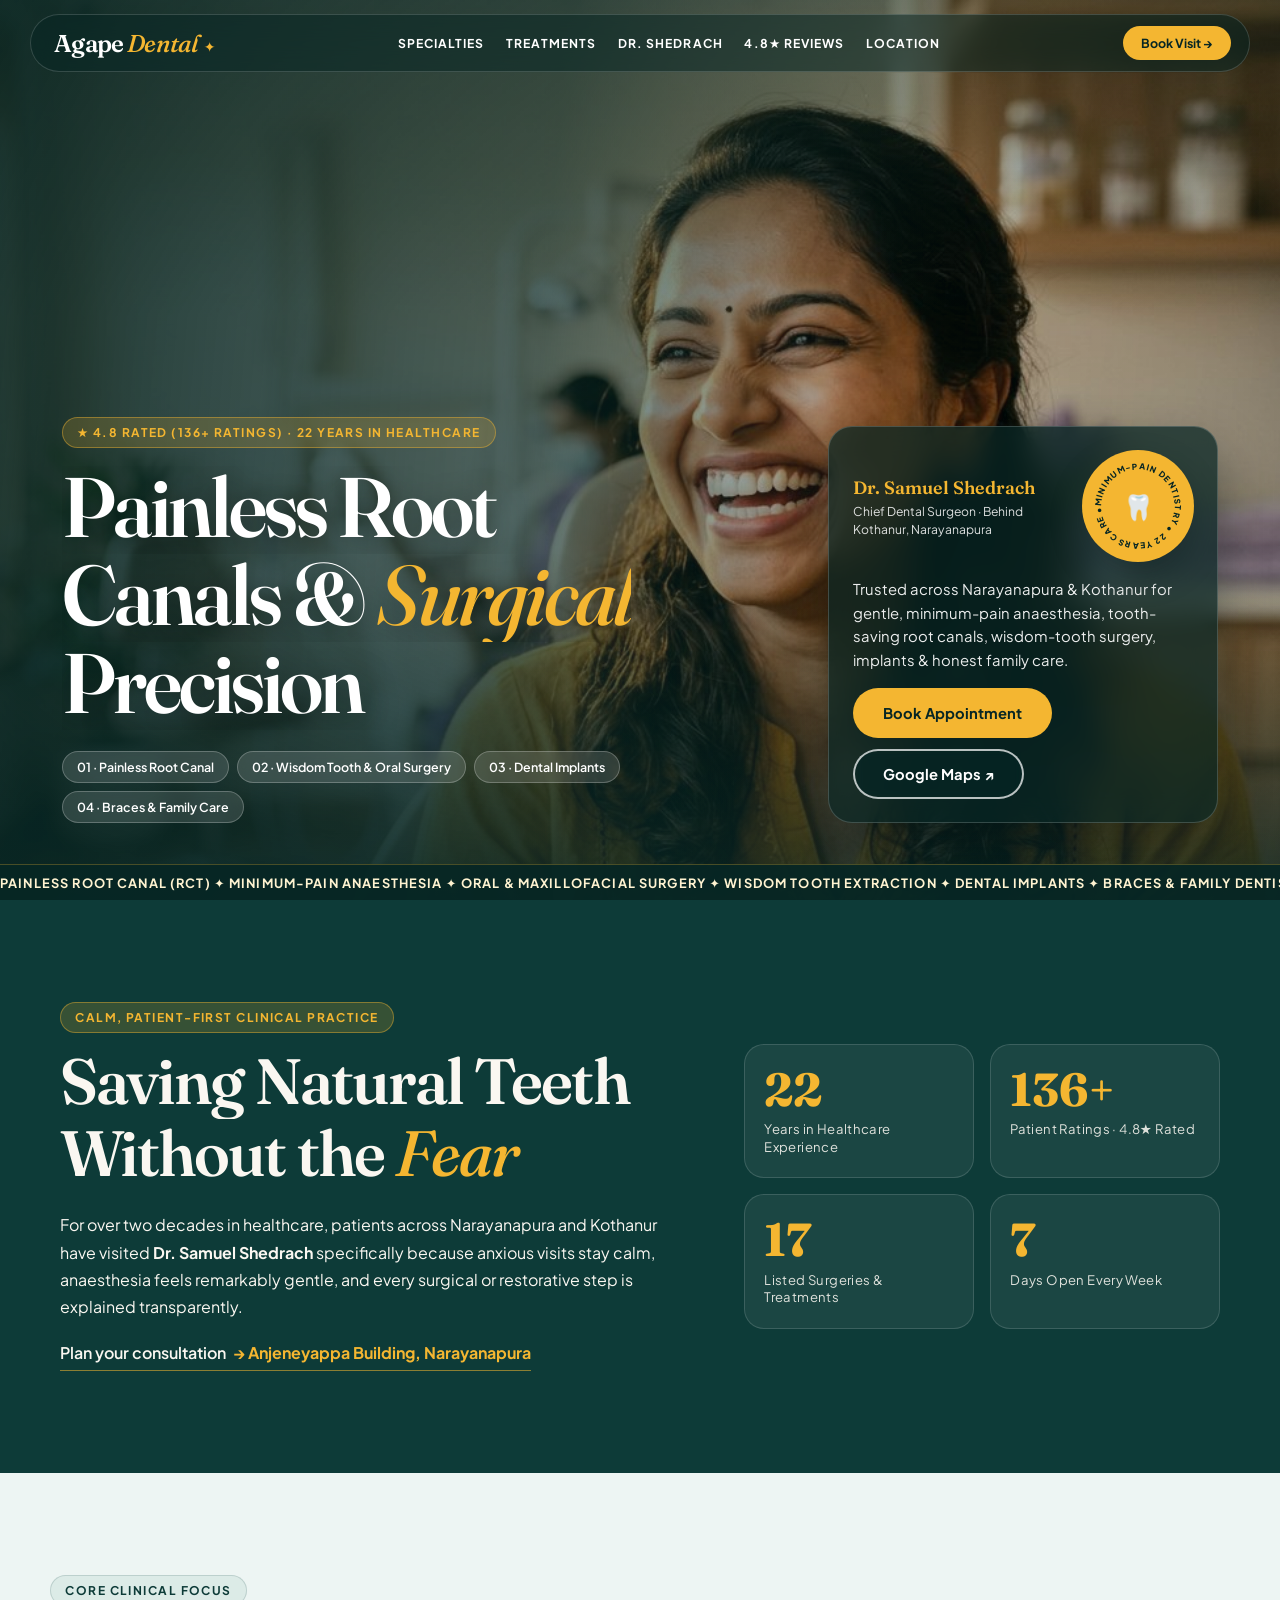
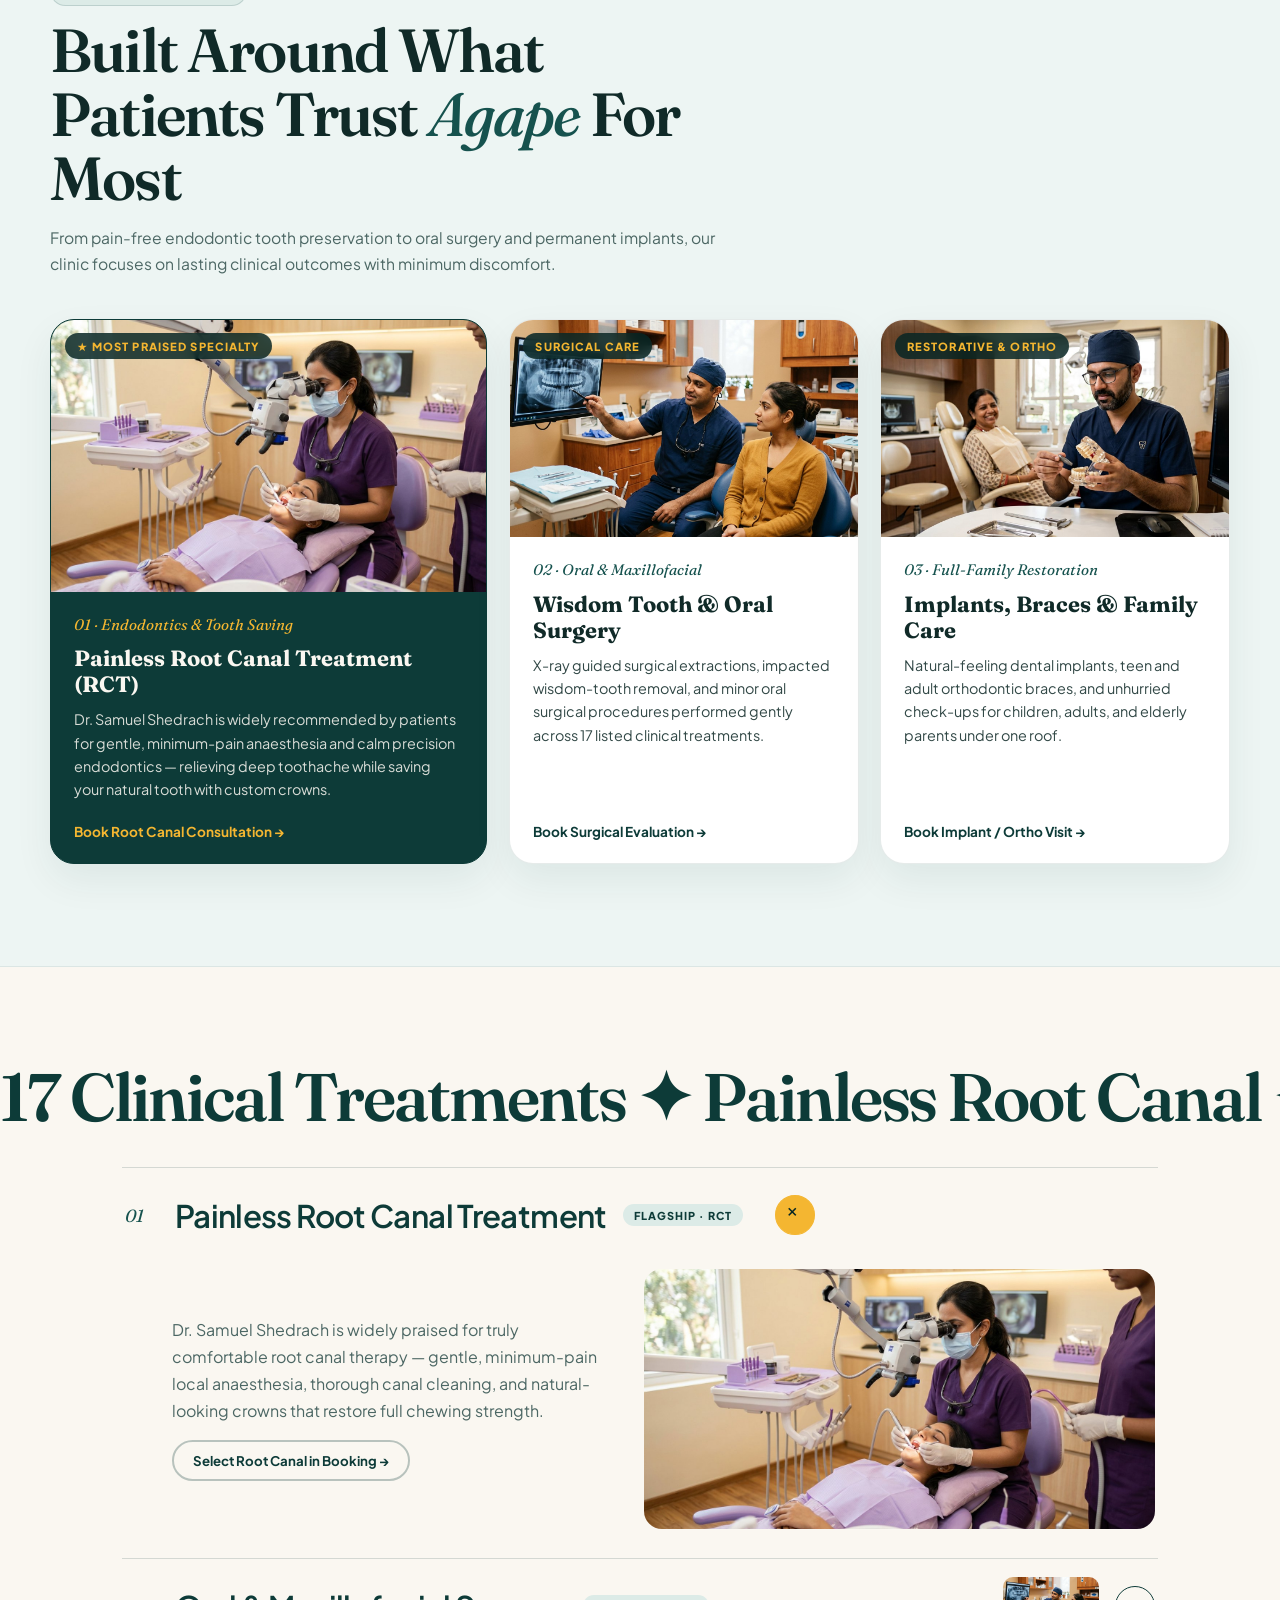
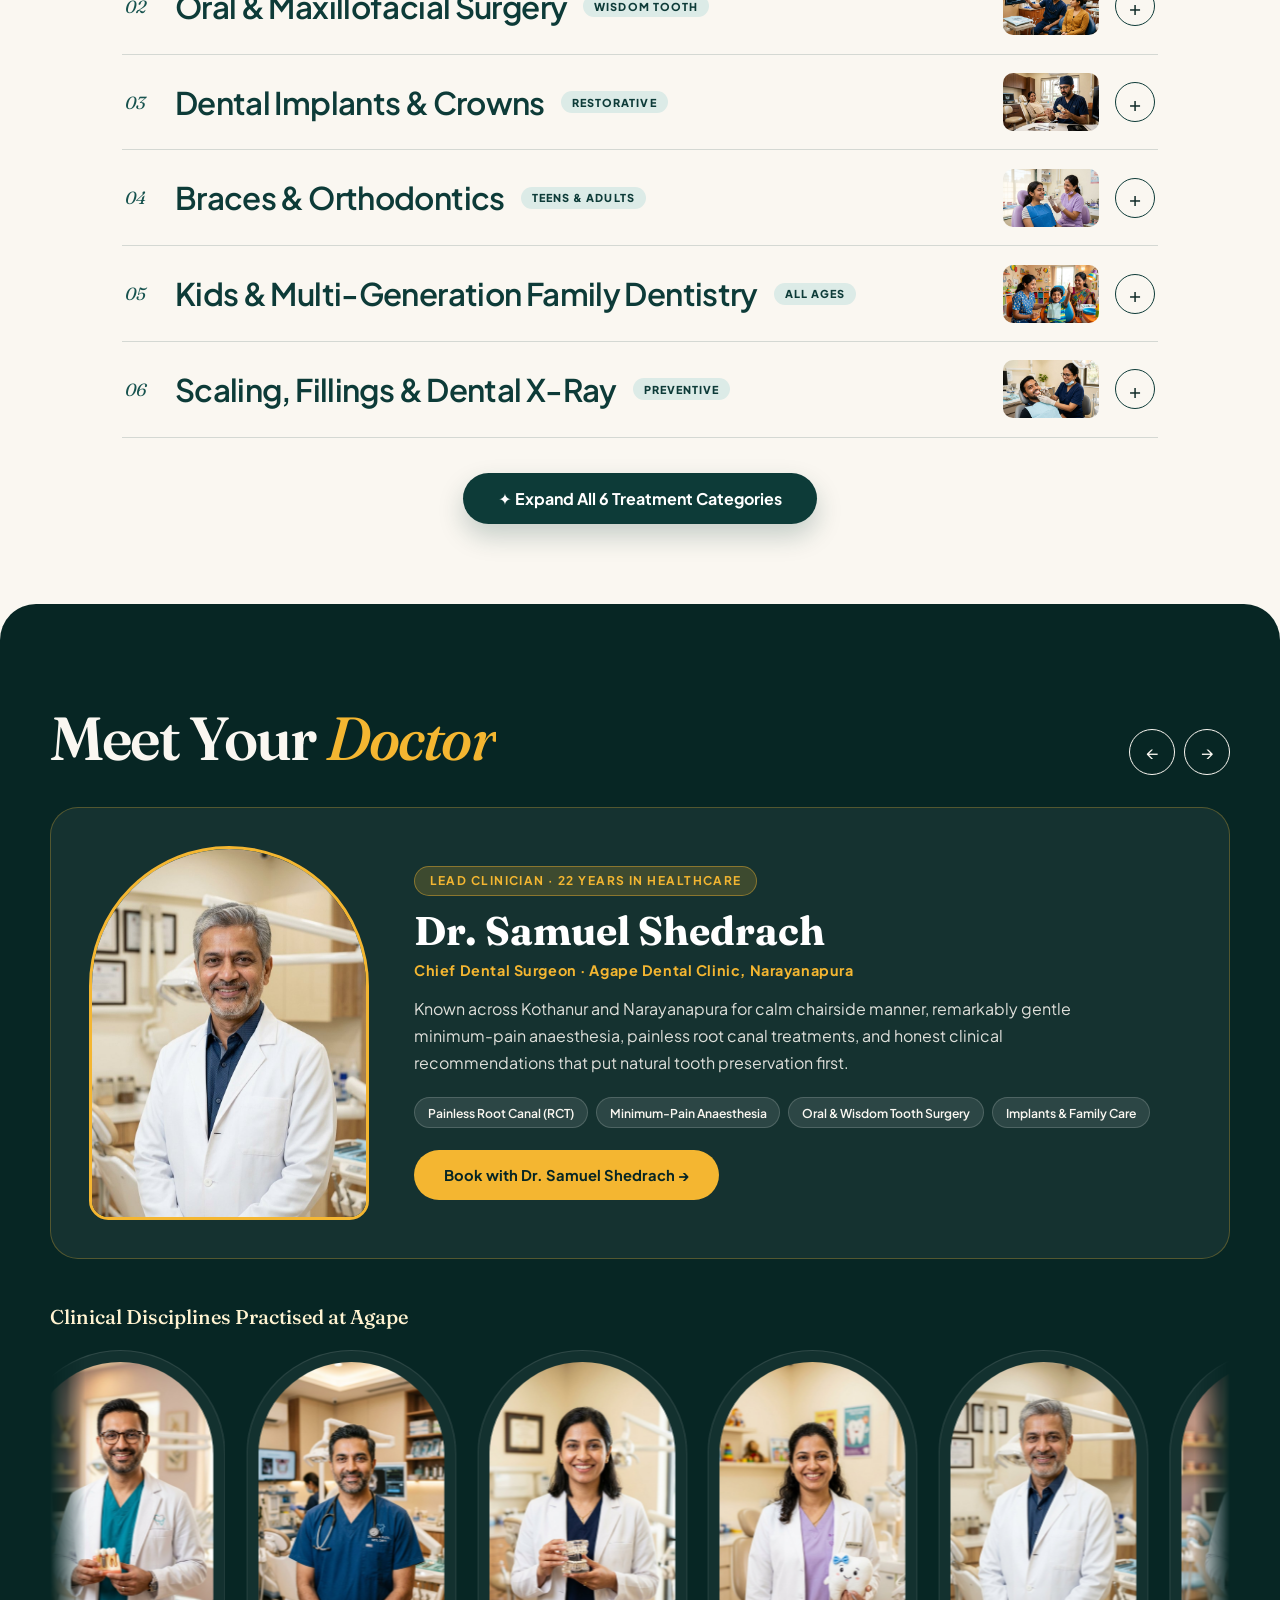
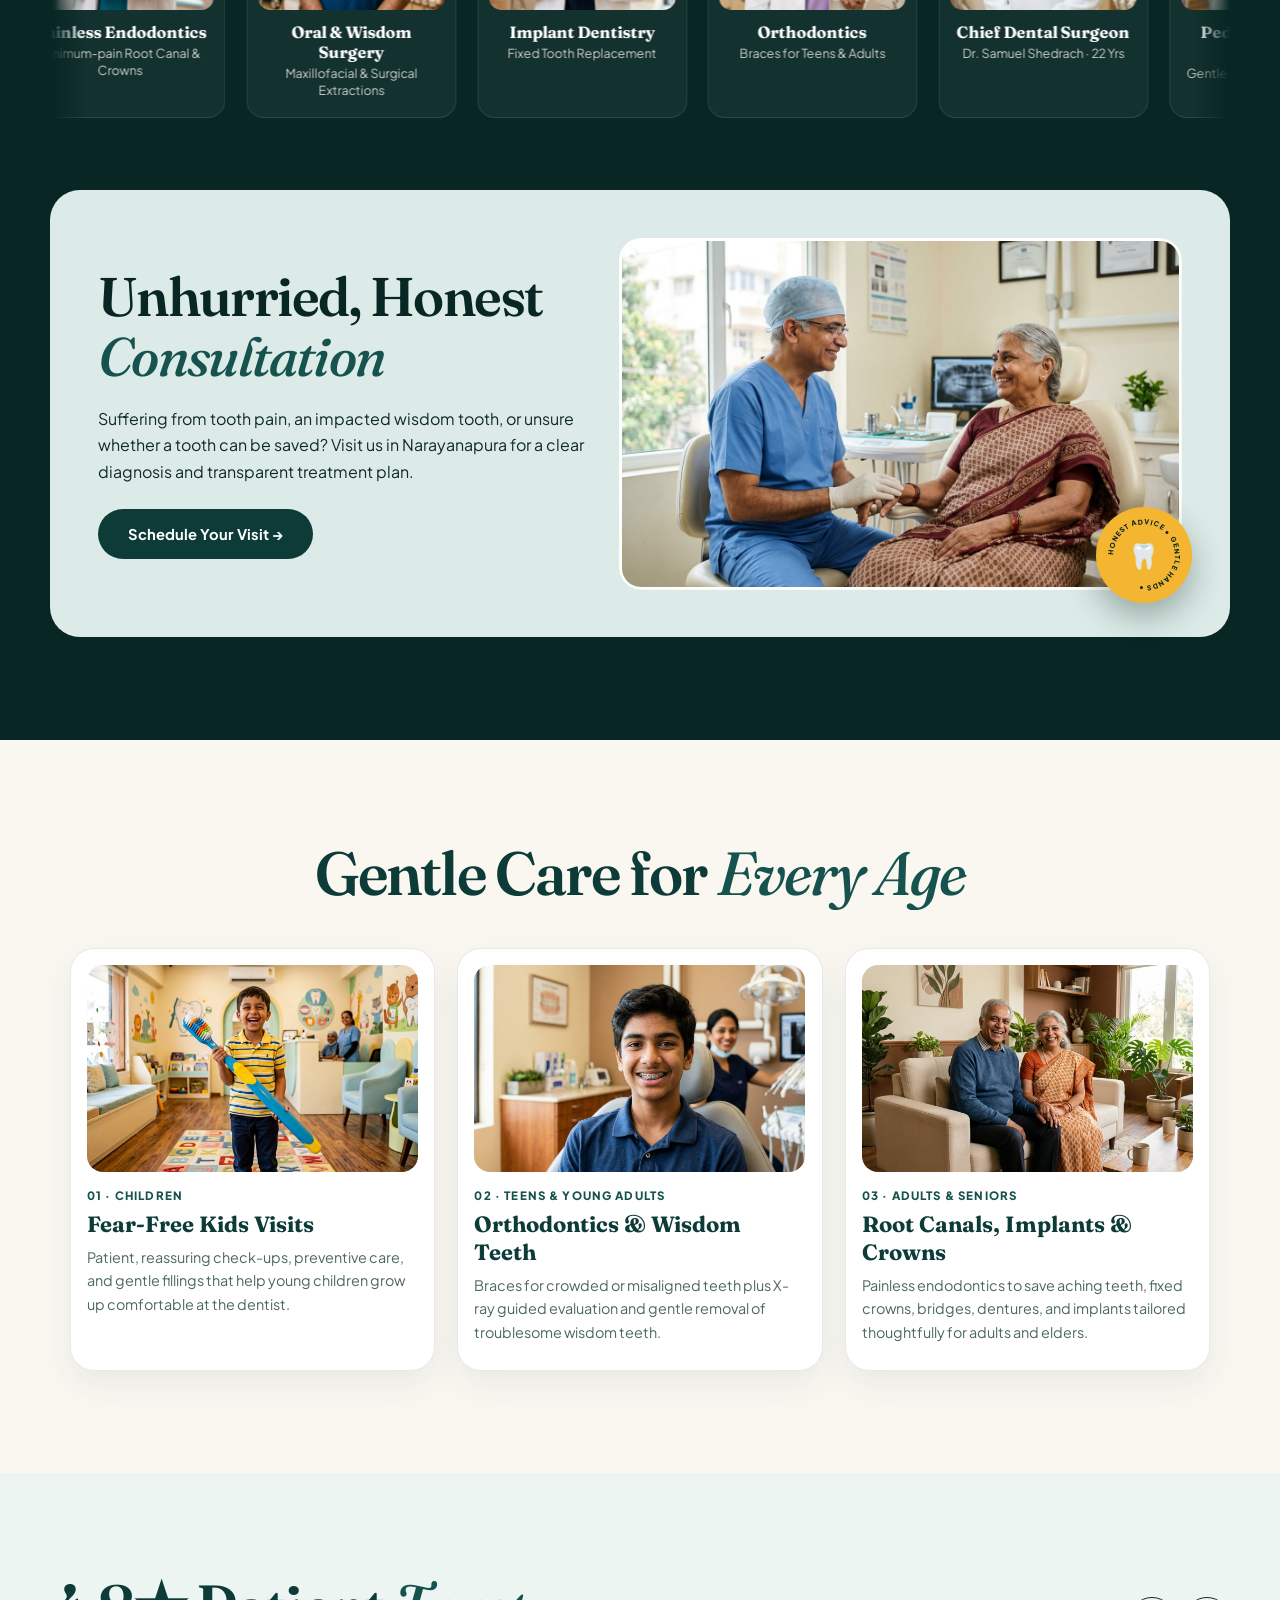
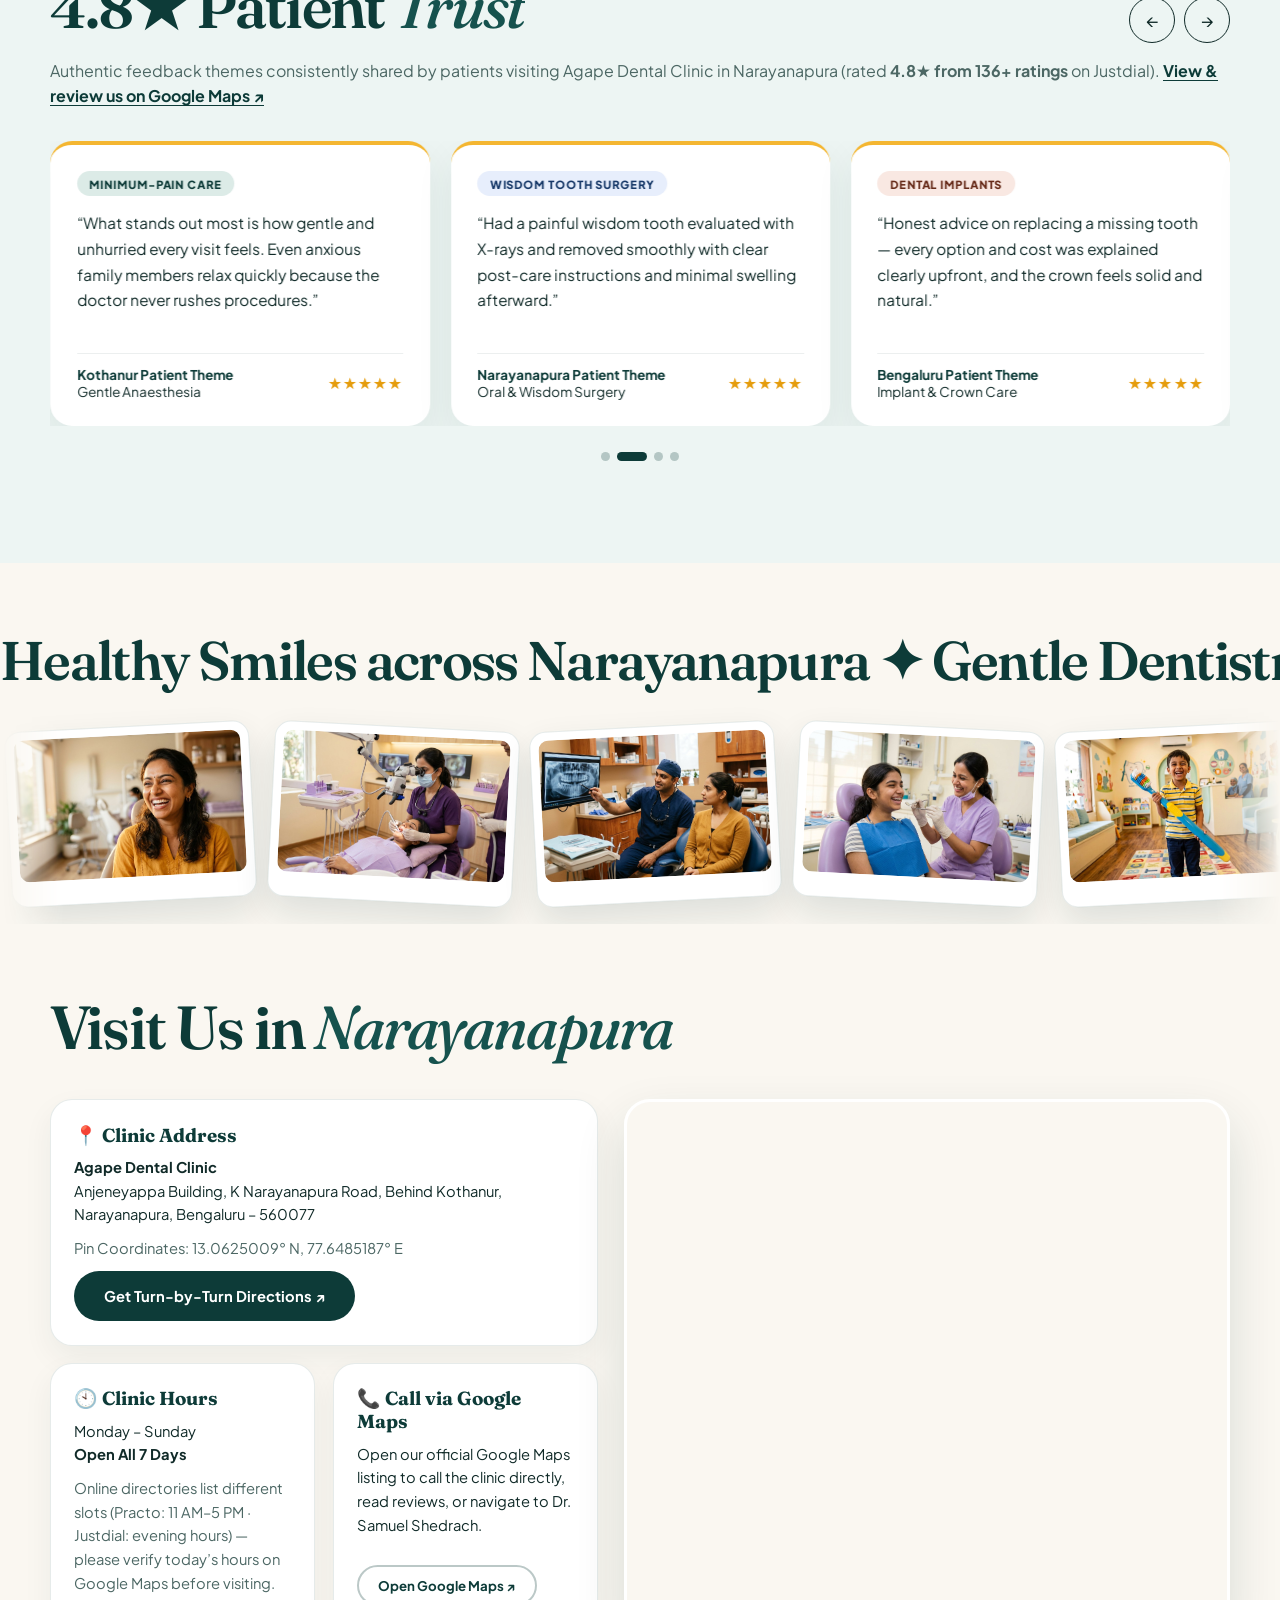
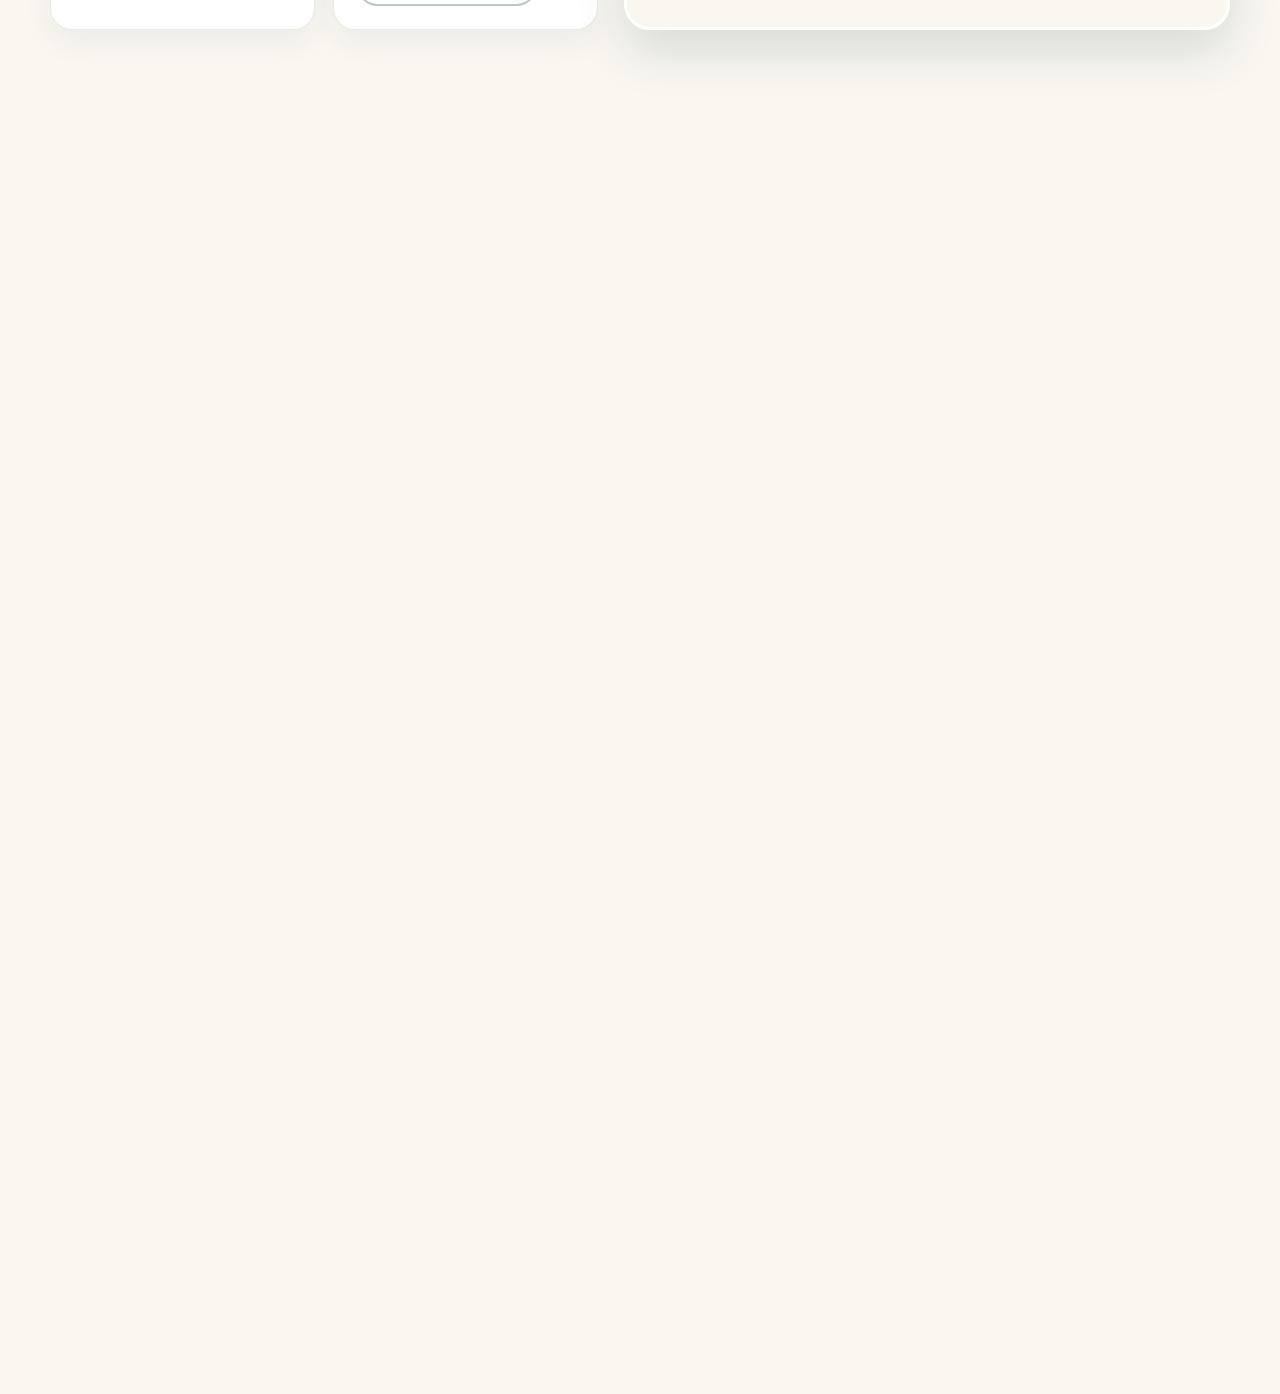
==== commit 6447b85a: "Fix multi-line heading word spacing for SEO/screen readers on Agape Co-authored-by: arena-agent <297" ====
--- a/agape/index.html
+++ b/agape/index.html
@@ -61,8 +61,8 @@
     <div class="hero-main">
       <span class="eyebrow">★ 4.8 Rated (136+ Ratings) · 22 Years in Healthcare</span>
       <h1 class="mask-lines">
-        <span class="ml"><span>Painless Root</span></span>
-        <span class="ml"><span>Canals &amp; <em>Surgical</em></span></span>
+        <span class="ml"><span>Painless Root </span></span>
+        <span class="ml"><span>Canals &amp; <em>Surgical</em> </span></span>
         <span class="ml"><span>Precision</span></span>
       </h1>
       <div class="hero-pills">
@@ -104,7 +104,7 @@
     <div>
       <span class="eyebrow">Calm, Patient-First Clinical Practice</span>
       <h2 class="mask-lines" style="margin-top:.9rem">
-        <span class="ml"><span>Saving Natural Teeth</span></span>
+        <span class="ml"><span>Saving Natural Teeth </span></span>
         <span class="ml"><span>Without the <em>Fear</em></span></span>
       </h2>
       <p class="transform-copy reveal">For over two decades in healthcare, patients across Narayanapura and Kothanur have visited <b>Dr. Samuel Shedrach</b> specifically because anxious visits stay calm, anaesthesia feels remarkably gentle, and every surgical or restorative step is explained transparently.</p>
@@ -317,7 +317,7 @@
     <!-- Landscape Consultation Banner -->
     <div class="consult reveal-scale">
       <div class="consult-text">
-        <h3 class="mask-lines"><span class="ml"><span>Unhurried, Honest</span></span><span class="ml"><span><em>Consultation</em></span></span></h3>
+        <h3 class="mask-lines"><span class="ml"><span>Unhurried, Honest </span></span><span class="ml"><span><em>Consultation</em></span></span></h3>
         <p>Suffering from tooth pain, an impacted wisdom tooth, or unsure whether a tooth can be saved? Visit us in Narayanapura for a clear diagnosis and transparent treatment plan.</p>
         <a class="btn btn-forest" href="#book">Schedule Your Visit →</a>
       </div>
